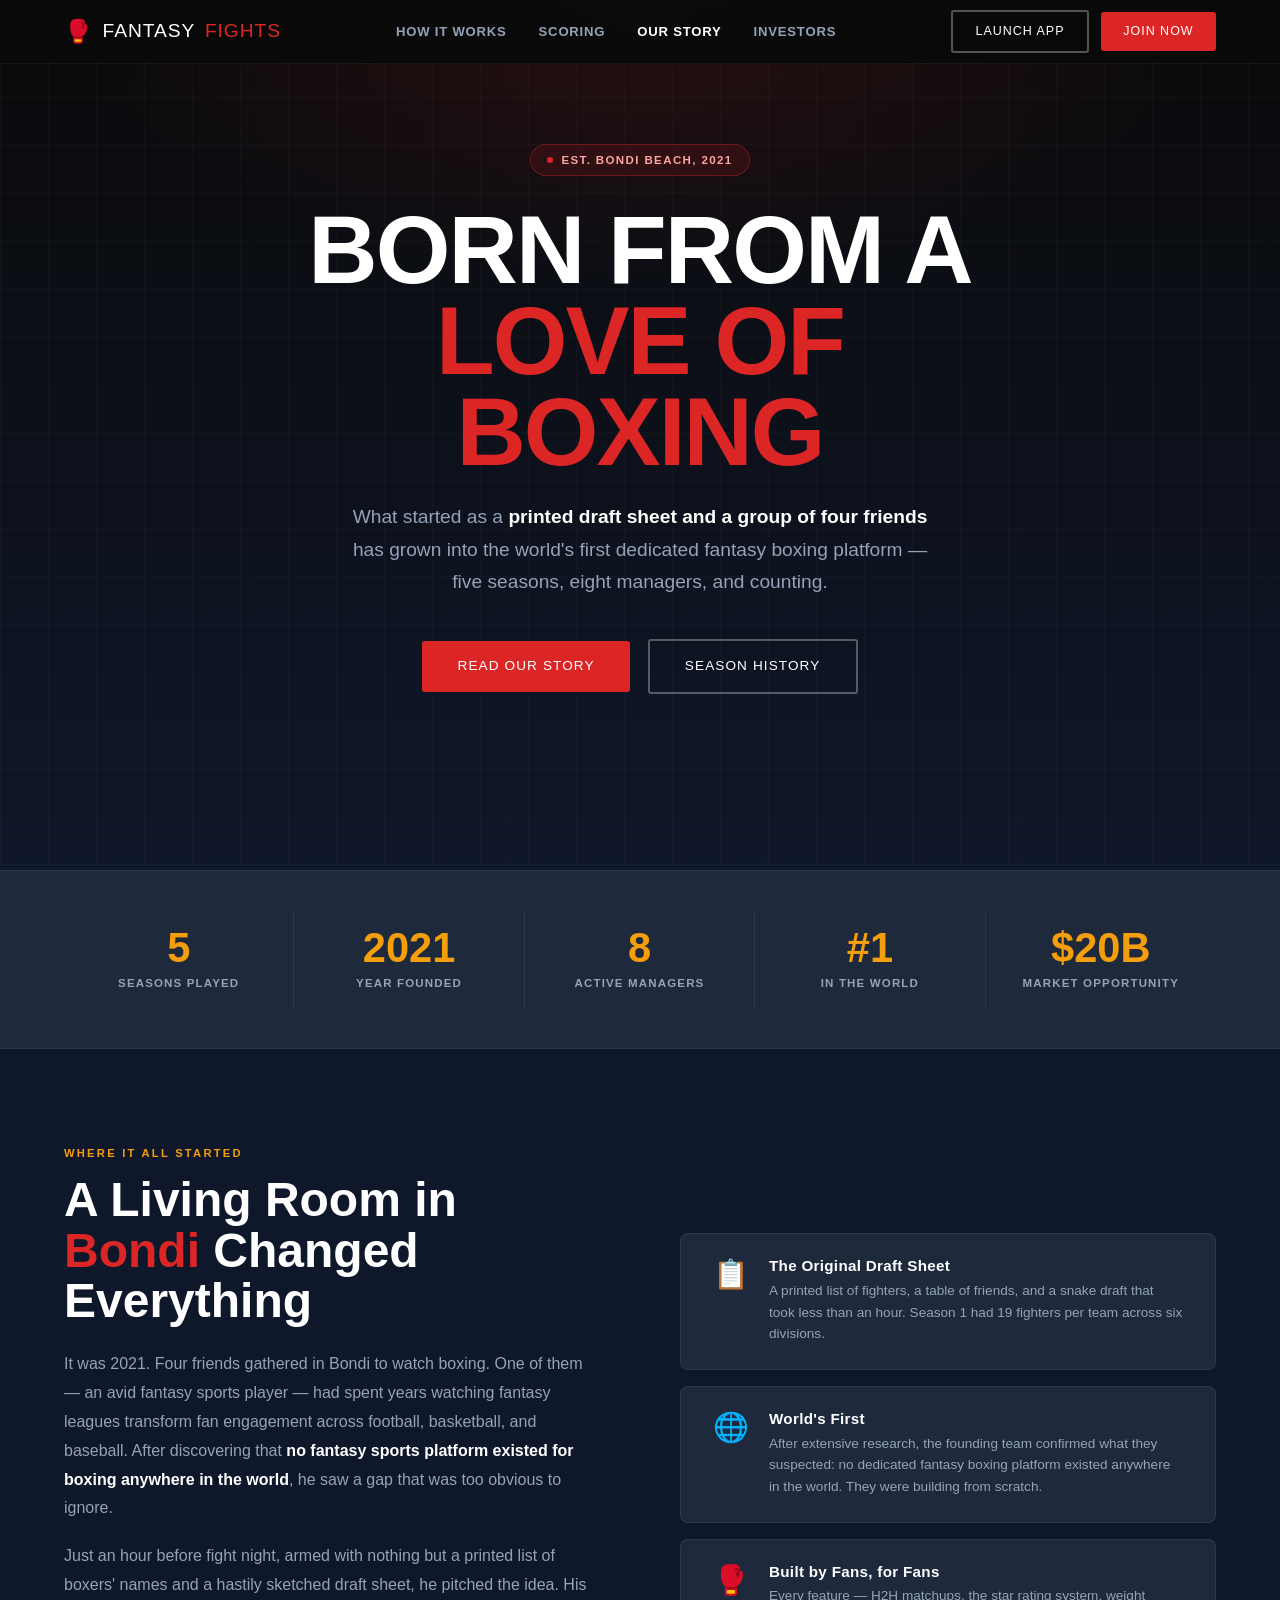
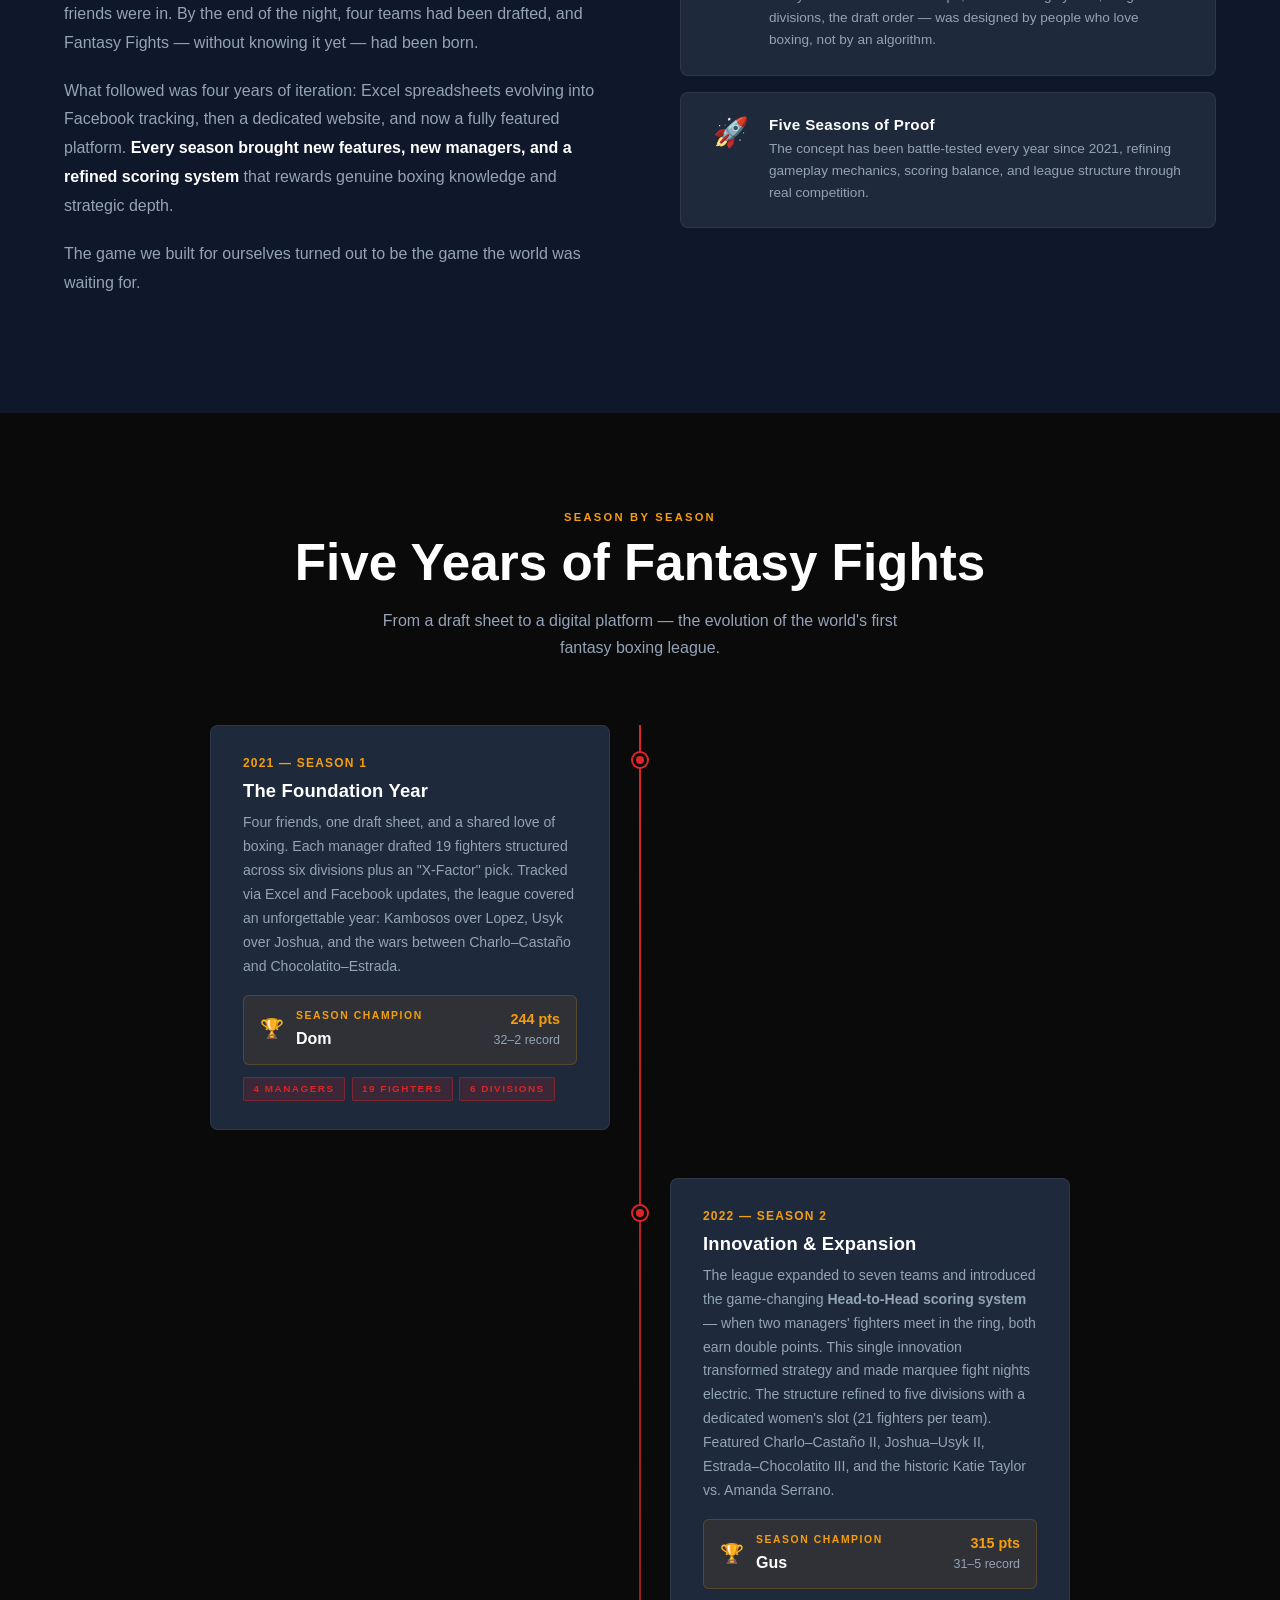
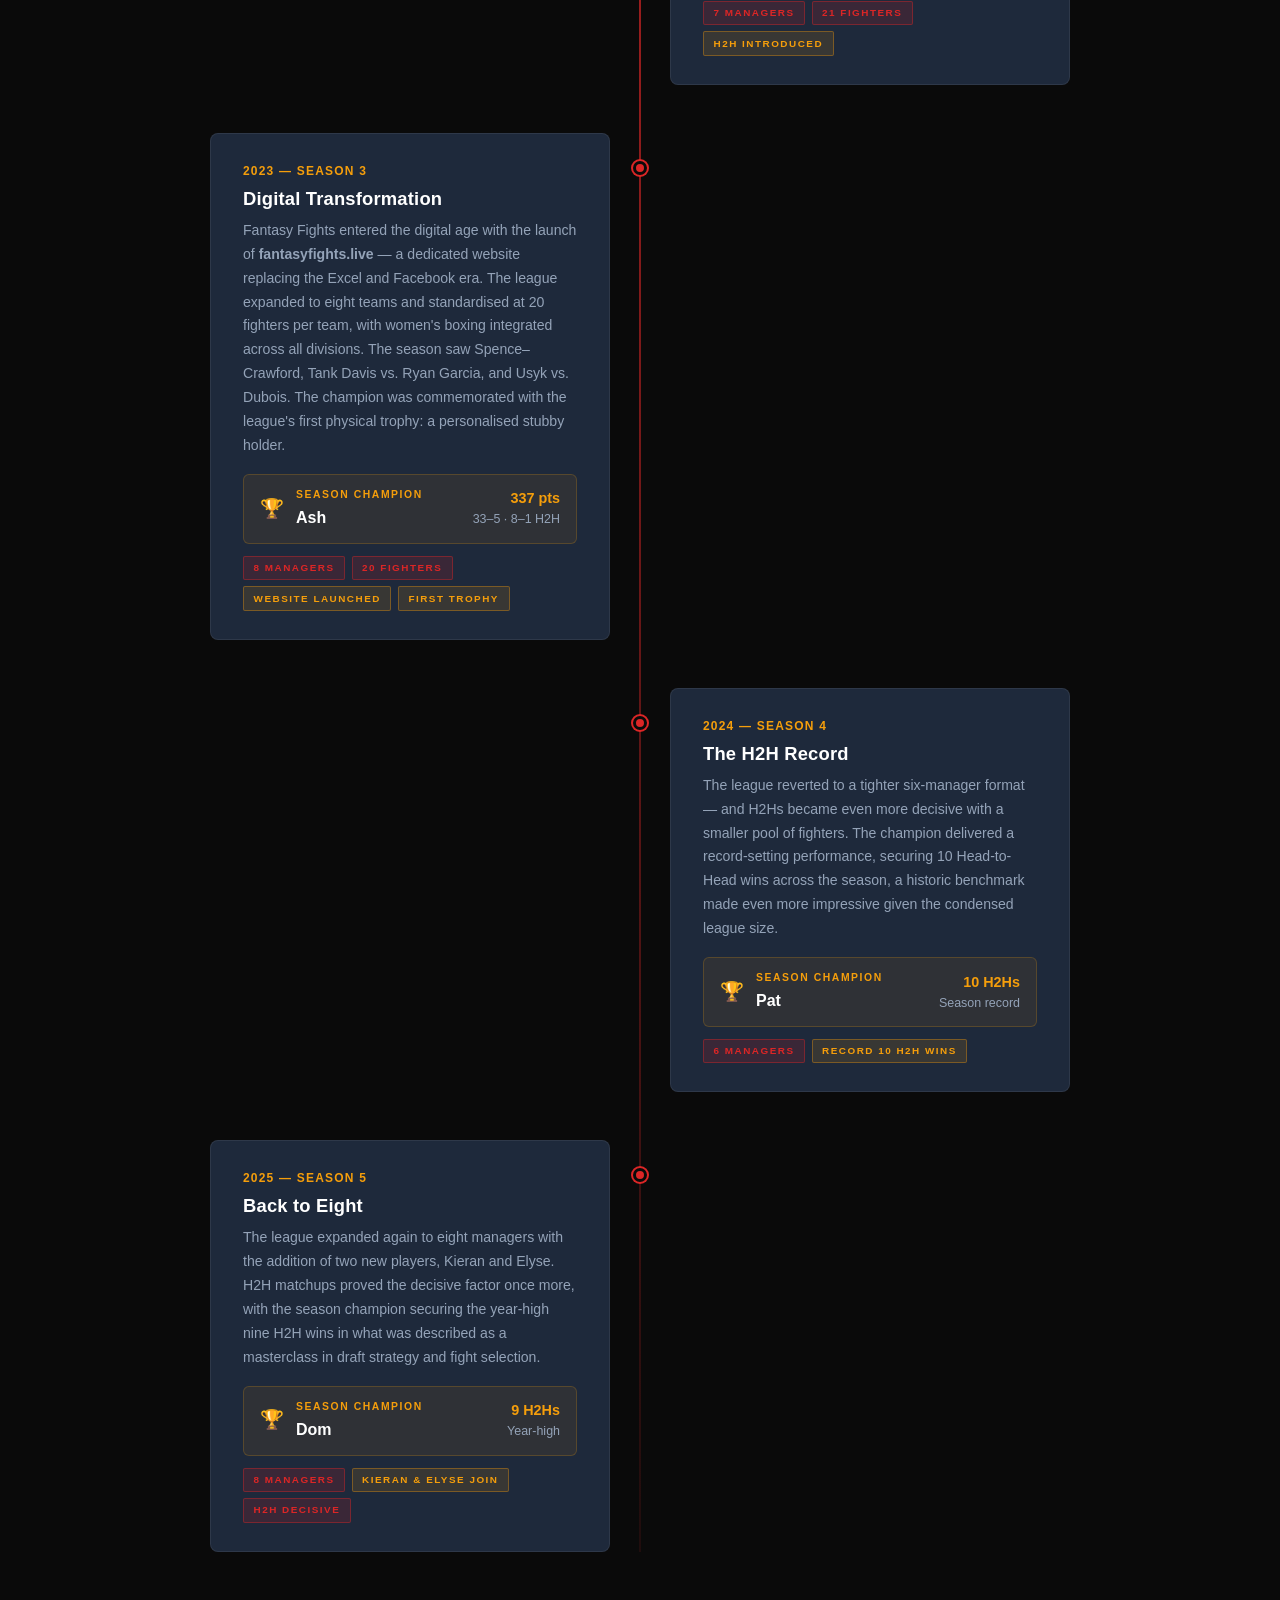
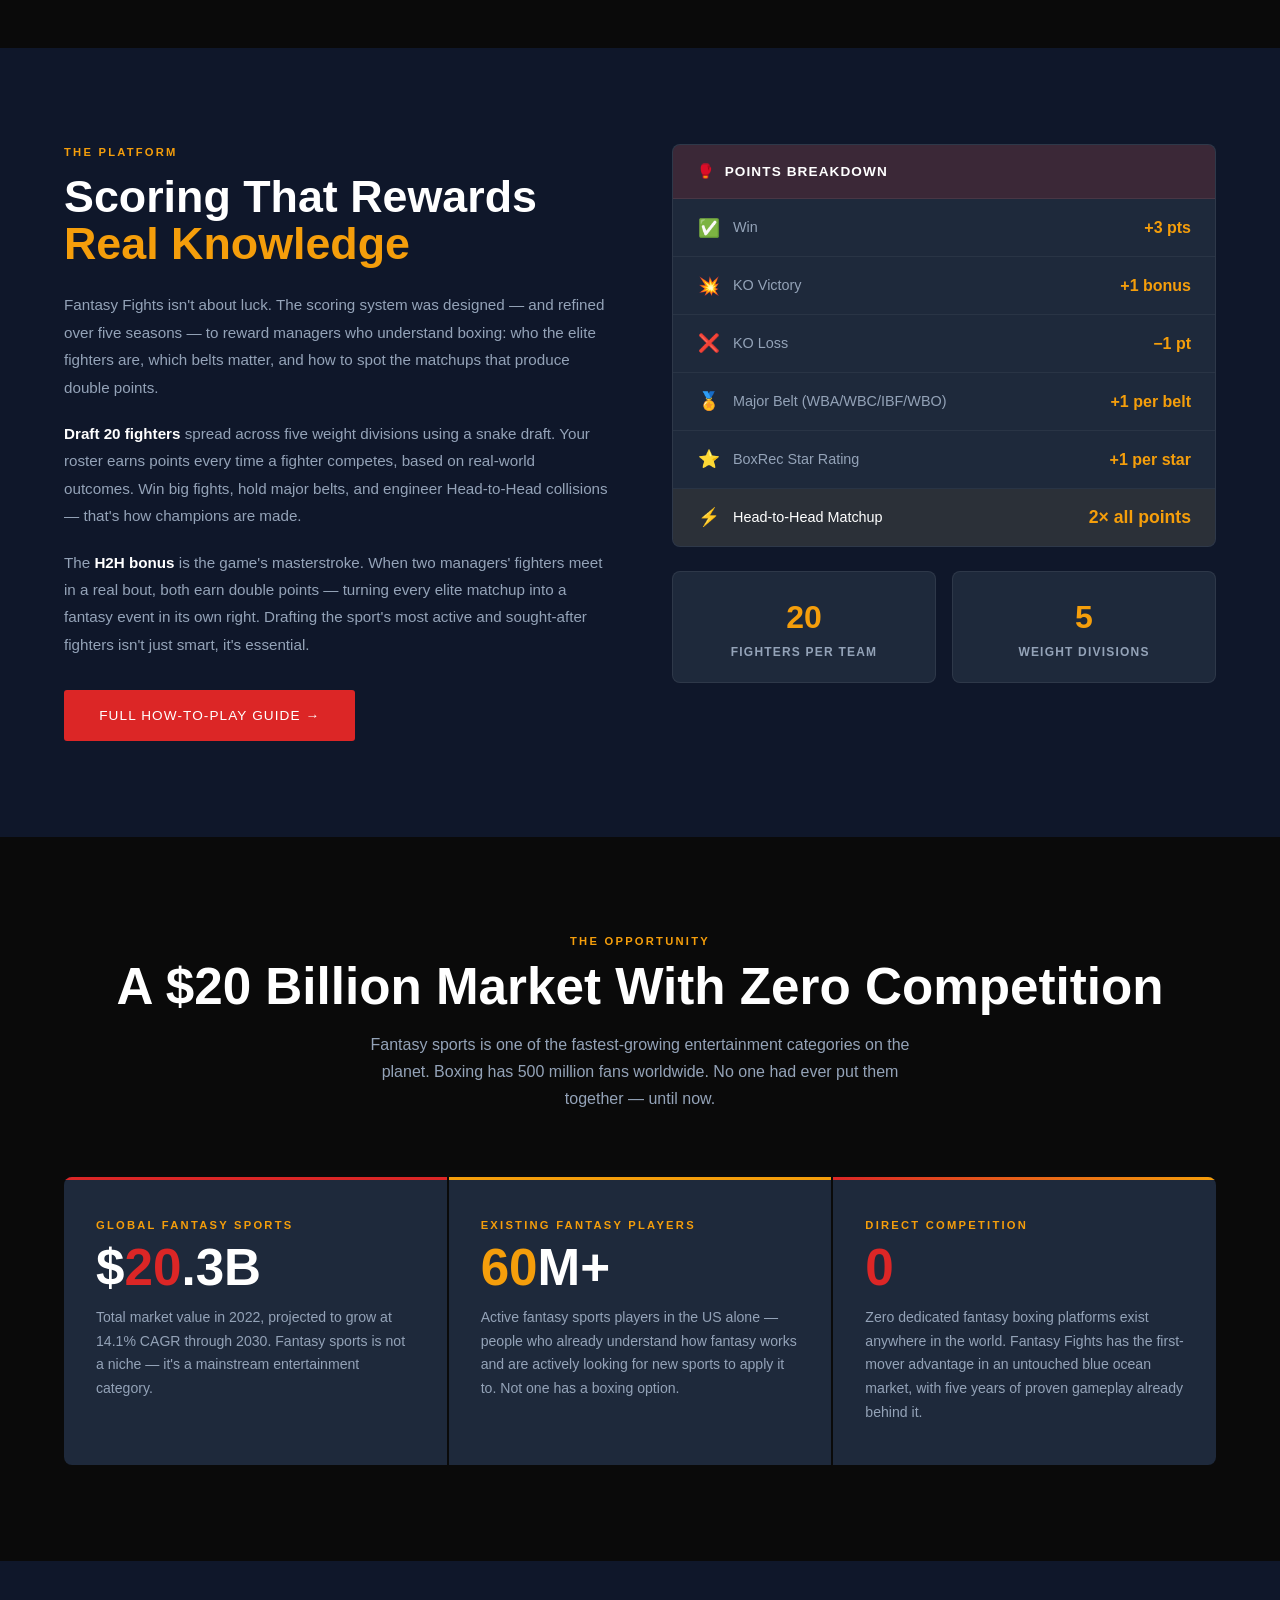
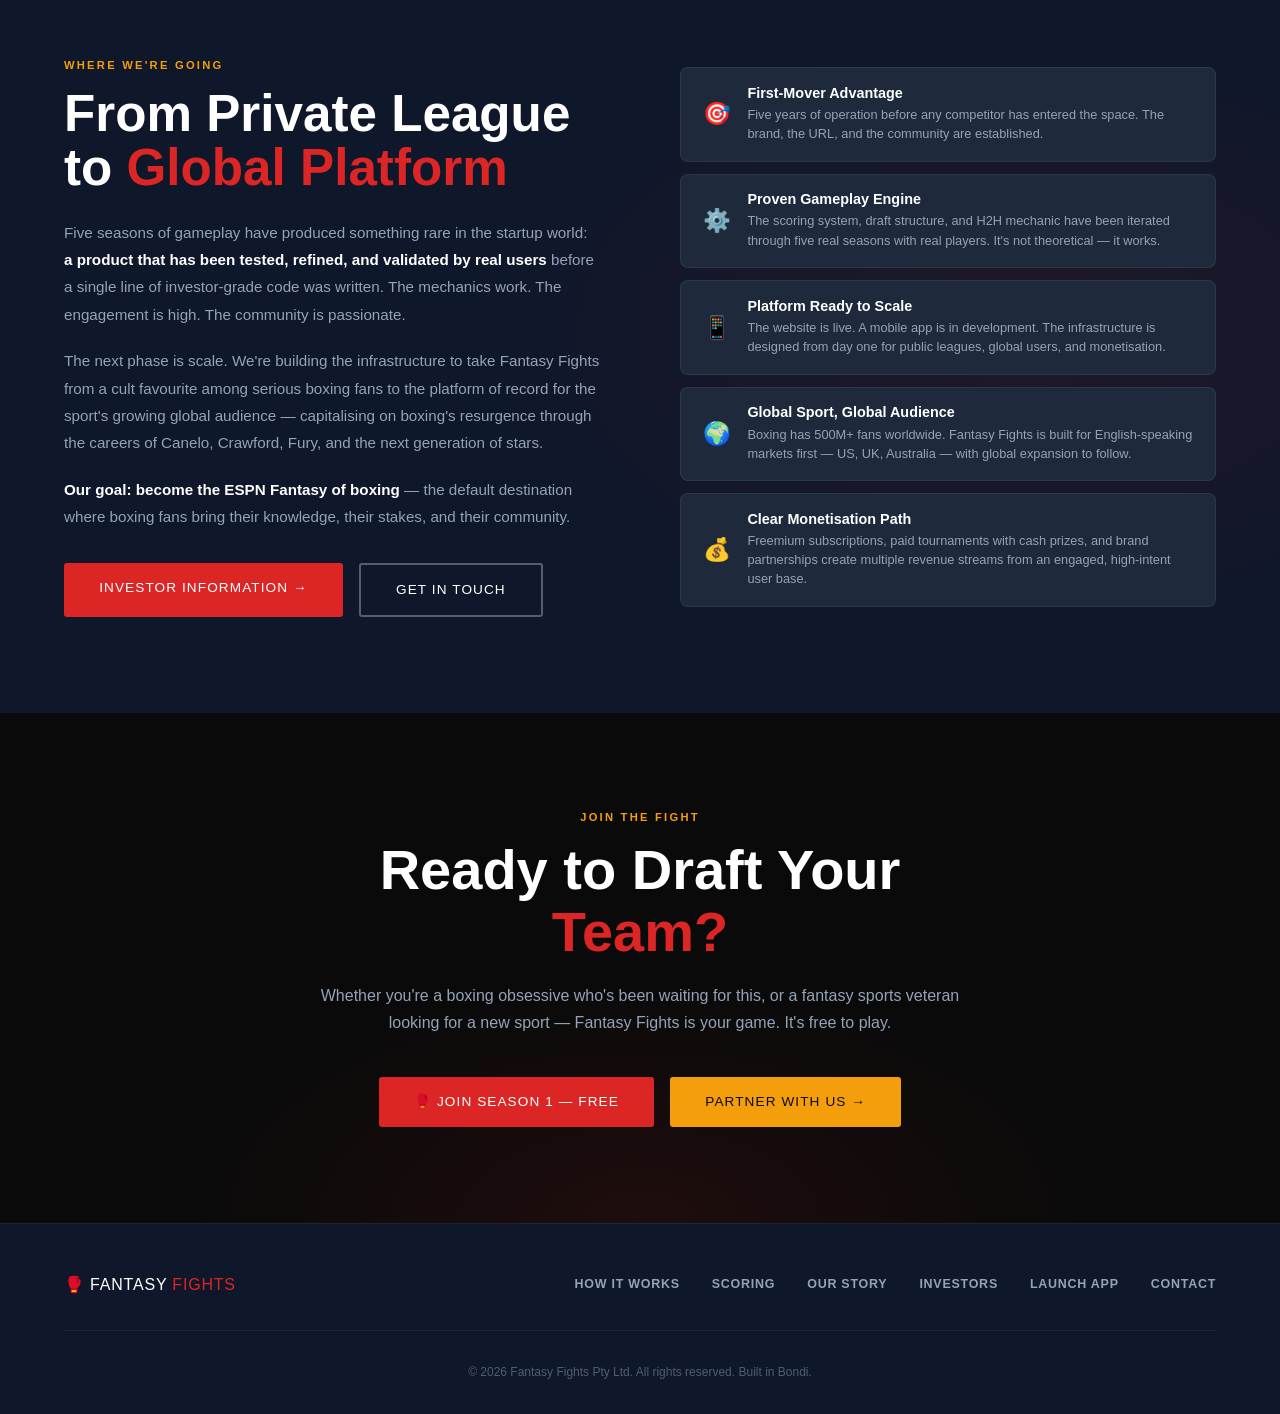
==== about.html @ 26dcdb55 "Add About/History/Pitch page and update nav with Our Story link" ====
<!DOCTYPE html>
<html lang="en">
<head>
  <meta charset="UTF-8" />
  <meta name="viewport" content="width=device-width, initial-scale=1.0" />
  <title>Our Story — Fantasy Fights</title>
  <meta name="description" content="From a Bondi living room in 2021 to the world's first fantasy boxing platform. The story of Fantasy Fights." />

  <style>
    /* ─── Reset & Base ─────────────────────────────────────────────── */
    *, *::before, *::after { box-sizing: border-box; margin: 0; padding: 0; }
    :root {
      --red:    #DC2626;
      --red-dk: #991B1B;
      --red-lt: #FEE2E2;
      --gold:   #F59E0B;
      --gold-dk:#B45309;
      --black:  #0A0A0A;
      --navy:   #0F172A;
      --slate:  #1E293B;
      --gray:   #94A3B8;
      --light:  #F8FAFC;
      --white:  #FFFFFF;
      --font-head: 'Arial Black', 'Arial', sans-serif;
      --font-body: 'Arial', 'Helvetica Neue', sans-serif;
      --max-w: 1200px;
    }
    html { scroll-behavior: smooth; }
    body {
      background: var(--black);
      color: var(--white);
      font-family: var(--font-body);
      line-height: 1.6;
      overflow-x: hidden;
    }
    a { color: inherit; text-decoration: none; }
    img { max-width: 100%; }

    /* ─── Typography ───────────────────────────────────────────────── */
    .overline {
      font-size: 0.7rem;
      font-weight: 700;
      letter-spacing: 0.2em;
      text-transform: uppercase;
      color: var(--gold);
    }
    h1, h2, h3, h4 { font-family: var(--font-head); line-height: 1.1; }

    /* ─── Utilities ────────────────────────────────────────────────── */
    .container { width: 100%; max-width: var(--max-w); margin: 0 auto; padding: 0 1.5rem; }
    .btn {
      display: inline-block;
      padding: 0.9rem 2.2rem;
      font-family: var(--font-head);
      font-size: 0.85rem;
      letter-spacing: 0.08em;
      text-transform: uppercase;
      border-radius: 3px;
      cursor: pointer;
      transition: transform 0.15s ease, box-shadow 0.15s ease, background 0.15s ease;
      border: none;
    }
    .btn:hover { transform: translateY(-2px); box-shadow: 0 8px 24px rgba(0,0,0,0.4); }
    .btn-primary { background: var(--red); color: var(--white); }
    .btn-primary:hover { background: #EF4444; }
    .btn-gold { background: var(--gold); color: var(--black); }
    .btn-gold:hover { background: #FBBF24; }
    .btn-outline { background: transparent; color: var(--white); border: 2px solid rgba(255,255,255,0.3); }
    .btn-outline:hover { background: rgba(255,255,255,0.08); border-color: var(--white); }
    .tag {
      display: inline-block;
      background: rgba(220,38,38,0.15);
      border: 1px solid rgba(220,38,38,0.4);
      color: var(--red);
      font-size: 0.68rem;
      font-weight: 700;
      letter-spacing: 0.15em;
      text-transform: uppercase;
      padding: 0.25rem 0.75rem;
      border-radius: 2px;
    }
    .tag-gold {
      background: rgba(245,158,11,0.12);
      border: 1px solid rgba(245,158,11,0.35);
      color: var(--gold);
    }

    /* ─── Animations ───────────────────────────────────────────────── */
    @keyframes fadeUp {
      from { opacity: 0; transform: translateY(30px); }
      to   { opacity: 1; transform: translateY(0); }
    }
    @keyframes pulse-ring {
      0%   { transform: scale(0.95); box-shadow: 0 0 0 0 rgba(220,38,38,0.4); }
      70%  { transform: scale(1);    box-shadow: 0 0 0 16px rgba(220,38,38,0); }
      100% { transform: scale(0.95); box-shadow: 0 0 0 0 rgba(220,38,38,0); }
    }
    .fade-up { animation: fadeUp 0.7s ease both; }
    .delay-1 { animation-delay: 0.1s; }
    .delay-2 { animation-delay: 0.25s; }
    .delay-3 { animation-delay: 0.4s; }
    .delay-4 { animation-delay: 0.55s; }

    /* ─── Nav ──────────────────────────────────────────────────────── */
    nav {
      position: fixed; top: 0; left: 0; right: 0; z-index: 100;
      background: rgba(10,10,10,0.92);
      backdrop-filter: blur(12px);
      border-bottom: 1px solid rgba(255,255,255,0.06);
      height: 64px;
      display: flex; align-items: center;
    }
    .nav-inner {
      display: flex; align-items: center; justify-content: space-between;
      width: 100%; max-width: var(--max-w); margin: 0 auto; padding: 0 1.5rem;
    }
    .nav-logo {
      display: flex; align-items: center; gap: 0.6rem;
      font-family: var(--font-head); font-size: 1.2rem; letter-spacing: 0.05em;
    }
    .nav-logo .glove { font-size: 1.4rem; }
    .nav-logo span { color: var(--red); }
    .nav-links { display: flex; align-items: center; gap: 2rem; }
    .nav-links a {
      font-size: 0.82rem; font-weight: 700; letter-spacing: 0.06em; text-transform: uppercase;
      color: var(--gray); transition: color 0.2s;
    }
    .nav-links a:hover, .nav-links a.active { color: var(--white); }
    .nav-cta { display: flex; gap: 0.75rem; align-items: center; }

    /* ─── Page Hero ────────────────────────────────────────────────── */
    .page-hero {
      padding-top: 64px;
      min-height: 60vh;
      background:
        radial-gradient(ellipse 70% 50% at 50% 0%, rgba(220,38,38,0.14) 0%, transparent 65%),
        linear-gradient(180deg, #0A0A0A 0%, #0F172A 100%);
      display: flex; align-items: center; justify-content: center;
      text-align: center;
      position: relative; overflow: hidden;
    }
    .page-hero::before {
      content: '';
      position: absolute; inset: 0;
      background-image:
        linear-gradient(rgba(255,255,255,0.02) 1px, transparent 1px),
        linear-gradient(90deg, rgba(255,255,255,0.02) 1px, transparent 1px);
      background-size: 48px 48px;
      pointer-events: none;
    }
    .page-hero-content { position: relative; z-index: 1; max-width: 800px; padding: 5rem 1.5rem; }
    .hero-badge {
      display: inline-flex; align-items: center; gap: 0.5rem;
      background: rgba(220,38,38,0.12); border: 1px solid rgba(220,38,38,0.35);
      border-radius: 100px; padding: 0.35rem 1rem;
      font-size: 0.72rem; font-weight: 700; letter-spacing: 0.12em; text-transform: uppercase;
      color: #FCA5A5; margin-bottom: 1.75rem;
    }
    .hero-badge .dot {
      width: 6px; height: 6px; border-radius: 50%; background: var(--red);
      animation: pulse-ring 2s ease infinite;
    }
    .page-hero h1 {
      font-size: clamp(2.8rem, 8vw, 6rem);
      font-weight: 900;
      letter-spacing: -0.02em;
      line-height: 0.95;
      margin-bottom: 1.5rem;
    }
    .page-hero h1 .line-1 { display: block; color: var(--white); }
    .page-hero h1 .line-2 { display: block; color: var(--red); }
    .page-hero-sub {
      font-size: clamp(1rem, 2.5vw, 1.2rem);
      color: var(--gray);
      max-width: 580px;
      margin: 0 auto 2.5rem;
      line-height: 1.7;
    }
    .page-hero-sub strong { color: var(--white); }

    /* ─── Stats Bar ────────────────────────────────────────────────── */
    .stats-bar {
      background: var(--slate);
      border-top: 1px solid rgba(255,255,255,0.06);
      border-bottom: 1px solid rgba(255,255,255,0.06);
      padding: 2.5rem 0;
    }
    .stats-grid {
      display: grid;
      grid-template-columns: repeat(5, 1fr);
      gap: 0;
    }
    .stat-item {
      text-align: center;
      padding: 1rem 1.5rem;
      border-right: 1px solid rgba(255,255,255,0.07);
    }
    .stat-item:last-child { border-right: none; }
    .stat-number {
      font-family: var(--font-head);
      font-size: clamp(1.8rem, 3.5vw, 2.6rem);
      font-weight: 900;
      color: var(--gold);
      line-height: 1;
      margin-bottom: 0.35rem;
    }
    .stat-label {
      font-size: 0.72rem;
      color: var(--gray);
      font-weight: 700;
      letter-spacing: 0.1em;
      text-transform: uppercase;
    }

    /* ─── Section Base ─────────────────────────────────────────────── */
    section { padding: 6rem 0; }
    .section-header { text-align: center; margin-bottom: 4rem; }
    .section-header h2 {
      font-size: clamp(2rem, 5vw, 3.2rem);
      font-weight: 900;
      margin: 0.5rem 0 1rem;
    }
    .section-header p { font-size: 1rem; color: var(--gray); max-width: 560px; margin: 0 auto; line-height: 1.7; }

    /* ─── Origin Story ─────────────────────────────────────────────── */
    .origin { background: var(--navy); }
    .origin-grid {
      display: grid;
      grid-template-columns: 1fr 1fr;
      gap: 5rem;
      align-items: center;
    }
    .origin-text h2 {
      font-size: clamp(2rem, 4vw, 3rem);
      font-weight: 900;
      margin: 0.75rem 0 1.5rem;
      line-height: 1.05;
    }
    .origin-text h2 em { color: var(--red); font-style: normal; }
    .origin-text p {
      font-size: 1rem;
      color: var(--gray);
      line-height: 1.8;
      margin-bottom: 1.2rem;
    }
    .origin-text p strong { color: var(--white); }
    .origin-visual {
      display: flex;
      flex-direction: column;
      gap: 1rem;
    }
    .origin-card {
      background: var(--slate);
      border: 1px solid rgba(255,255,255,0.07);
      border-radius: 8px;
      padding: 1.5rem 2rem;
      display: flex;
      align-items: flex-start;
      gap: 1.25rem;
    }
    .origin-card-icon {
      font-size: 1.8rem;
      flex-shrink: 0;
      line-height: 1;
      margin-top: 0.1rem;
    }
    .origin-card-text h4 {
      font-size: 0.95rem;
      font-weight: 900;
      color: var(--white);
      margin-bottom: 0.3rem;
      letter-spacing: 0.02em;
    }
    .origin-card-text p {
      font-size: 0.85rem;
      color: var(--gray);
      line-height: 1.6;
      margin: 0;
    }

    /* ─── Timeline ─────────────────────────────────────────────────── */
    .timeline-section { background: var(--black); }
    .timeline {
      position: relative;
      max-width: 860px;
      margin: 0 auto;
    }
    .timeline::before {
      content: '';
      position: absolute;
      left: 50%;
      top: 0; bottom: 0;
      width: 2px;
      background: linear-gradient(to bottom, var(--red), rgba(220,38,38,0.1));
      transform: translateX(-50%);
    }
    .timeline-item {
      display: grid;
      grid-template-columns: 1fr 60px 1fr;
      gap: 0;
      margin-bottom: 3rem;
      position: relative;
    }
    .timeline-item:last-child { margin-bottom: 0; }
    .timeline-content {
      background: var(--slate);
      border: 1px solid rgba(255,255,255,0.07);
      border-radius: 8px;
      padding: 1.75rem 2rem;
      transition: border-color 0.2s, transform 0.2s;
    }
    .timeline-content:hover {
      border-color: rgba(220,38,38,0.3);
      transform: translateY(-2px);
    }
    .timeline-item.left .timeline-content { grid-column: 1; }
    .timeline-item.right .timeline-content { grid-column: 3; }
    .timeline-item.left .timeline-spacer { grid-column: 2; }
    .timeline-item.right .timeline-spacer { grid-column: 2; }
    .timeline-spacer {
      display: flex;
      align-items: flex-start;
      justify-content: center;
      padding-top: 1.75rem;
      position: relative;
    }
    .timeline-dot {
      width: 14px; height: 14px;
      background: var(--red);
      border-radius: 50%;
      border: 3px solid var(--black);
      box-shadow: 0 0 0 2px var(--red);
      position: relative;
      z-index: 1;
      flex-shrink: 0;
    }
    .timeline-year {
      font-family: var(--font-head);
      font-size: 0.75rem;
      font-weight: 900;
      color: var(--gold);
      letter-spacing: 0.1em;
      text-transform: uppercase;
      margin-bottom: 0.5rem;
    }
    .timeline-content h3 {
      font-size: 1.15rem;
      font-weight: 900;
      color: var(--white);
      margin-bottom: 0.6rem;
      letter-spacing: 0.01em;
    }
    .timeline-content p {
      font-size: 0.88rem;
      color: var(--gray);
      line-height: 1.7;
      margin-bottom: 1rem;
    }
    .timeline-content p:last-child { margin-bottom: 0; }
    .timeline-champion {
      display: flex;
      align-items: center;
      gap: 0.75rem;
      padding: 0.75rem 1rem;
      background: rgba(245,158,11,0.08);
      border: 1px solid rgba(245,158,11,0.2);
      border-radius: 6px;
      margin-top: 1rem;
    }
    .champion-trophy { font-size: 1.2rem; }
    .champion-info { flex: 1; }
    .champion-label {
      font-size: 0.65rem;
      font-weight: 700;
      letter-spacing: 0.15em;
      text-transform: uppercase;
      color: var(--gold);
      margin-bottom: 0.1rem;
    }
    .champion-name {
      font-family: var(--font-head);
      font-size: 1rem;
      font-weight: 900;
      color: var(--white);
    }
    .champion-record {
      font-size: 0.78rem;
      color: var(--gray);
      text-align: right;
    }
    .champion-record strong { display: block; color: var(--gold); font-size: 0.9rem; }
    .timeline-tags {
      display: flex;
      flex-wrap: wrap;
      gap: 0.4rem;
      margin-top: 0.75rem;
    }
    .timeline-tags .tag { font-size: 0.62rem; padding: 0.2rem 0.6rem; }

    /* ─── Platform / How It Works ──────────────────────────────────── */
    .platform { background: var(--navy); }
    .platform-grid {
      display: grid;
      grid-template-columns: 1fr 1fr;
      gap: 4rem;
      align-items: start;
    }
    .platform-text h2 {
      font-size: clamp(1.8rem, 4vw, 2.8rem);
      font-weight: 900;
      margin: 0.75rem 0 1.5rem;
      line-height: 1.05;
    }
    .platform-text h2 em { color: var(--gold); font-style: normal; }
    .platform-text p {
      font-size: 0.95rem;
      color: var(--gray);
      line-height: 1.8;
      margin-bottom: 1.2rem;
    }
    .platform-text p strong { color: var(--white); }
    .scoring-table {
      background: var(--slate);
      border: 1px solid rgba(255,255,255,0.07);
      border-radius: 8px;
      overflow: hidden;
    }
    .scoring-table-header {
      background: rgba(220,38,38,0.15);
      padding: 1rem 1.5rem;
      display: flex;
      align-items: center;
      gap: 0.6rem;
      border-bottom: 1px solid rgba(255,255,255,0.07);
    }
    .scoring-table-header span {
      font-family: var(--font-head);
      font-size: 0.85rem;
      font-weight: 900;
      letter-spacing: 0.08em;
      text-transform: uppercase;
    }
    .scoring-row {
      display: flex;
      align-items: center;
      justify-content: space-between;
      padding: 0.9rem 1.5rem;
      border-bottom: 1px solid rgba(255,255,255,0.05);
      transition: background 0.15s;
    }
    .scoring-row:last-child { border-bottom: none; }
    .scoring-row:hover { background: rgba(255,255,255,0.03); }
    .scoring-row-label {
      display: flex;
      align-items: center;
      gap: 0.75rem;
      font-size: 0.9rem;
      color: var(--gray);
    }
    .scoring-row-icon { font-size: 1.1rem; width: 24px; text-align: center; }
    .scoring-row-pts {
      font-family: var(--font-head);
      font-size: 1rem;
      font-weight: 900;
      color: var(--gold);
    }
    .scoring-row.featured {
      background: rgba(245,158,11,0.06);
      border-color: rgba(245,158,11,0.15);
    }
    .scoring-row.featured .scoring-row-label { color: var(--white); }
    .scoring-row.featured .scoring-row-pts { color: var(--gold); font-size: 1.1rem; }

    /* ─── Market Opportunity ───────────────────────────────────────── */
    .market { background: var(--black); }
    .market-grid {
      display: grid;
      grid-template-columns: 1fr 1fr 1fr;
      gap: 2px;
      margin-top: 3rem;
    }
    .market-card {
      background: var(--slate);
      padding: 2.5rem 2rem;
      position: relative;
      overflow: hidden;
    }
    .market-card:first-child { border-radius: 8px 0 0 8px; }
    .market-card:last-child  { border-radius: 0 8px 8px 0; }
    .market-card::before {
      content: '';
      position: absolute;
      top: 0; left: 0; right: 0;
      height: 3px;
      background: var(--red);
    }
    .market-card:nth-child(2)::before { background: var(--gold); }
    .market-card:nth-child(3)::before { background: linear-gradient(90deg, var(--red), var(--gold)); }
    .market-number {
      font-family: var(--font-head);
      font-size: clamp(2.2rem, 4vw, 3.5rem);
      font-weight: 900;
      color: var(--white);
      line-height: 1;
      margin: 0.5rem 0 0.75rem;
    }
    .market-number span { color: var(--red); }
    .market-card:nth-child(2) .market-number span { color: var(--gold); }
    .market-desc {
      font-size: 0.88rem;
      color: var(--gray);
      line-height: 1.7;
    }

    /* ─── Vision Section ───────────────────────────────────────────── */
    .vision {
      background: var(--navy);
      position: relative;
      overflow: hidden;
    }
    .vision::before {
      content: '';
      position: absolute; inset: 0;
      background: radial-gradient(ellipse 60% 60% at 80% 50%, rgba(220,38,38,0.08) 0%, transparent 70%);
      pointer-events: none;
    }
    .vision-inner {
      position: relative; z-index: 1;
      display: grid;
      grid-template-columns: 1fr 1fr;
      gap: 5rem;
      align-items: center;
    }
    .vision-text h2 {
      font-size: clamp(2rem, 4.5vw, 3.2rem);
      font-weight: 900;
      margin: 0.75rem 0 1.5rem;
      line-height: 1.05;
    }
    .vision-text h2 em { color: var(--red); font-style: normal; }
    .vision-text p {
      font-size: 0.95rem;
      color: var(--gray);
      line-height: 1.8;
      margin-bottom: 1.2rem;
    }
    .vision-text p strong { color: var(--white); }
    .vision-pills {
      display: flex;
      flex-direction: column;
      gap: 0.75rem;
    }
    .vision-pill {
      display: flex;
      align-items: center;
      gap: 1rem;
      background: var(--slate);
      border: 1px solid rgba(255,255,255,0.07);
      border-radius: 8px;
      padding: 1.1rem 1.4rem;
      transition: border-color 0.2s;
    }
    .vision-pill:hover { border-color: rgba(220,38,38,0.3); }
    .vision-pill-icon { font-size: 1.4rem; flex-shrink: 0; }
    .vision-pill-text h4 {
      font-size: 0.9rem;
      font-weight: 900;
      color: var(--white);
      margin-bottom: 0.2rem;
    }
    .vision-pill-text p {
      font-size: 0.8rem;
      color: var(--gray);
      margin: 0;
      line-height: 1.5;
    }

    /* ─── CTA Section ──────────────────────────────────────────────── */
    .cta-section {
      background: var(--black);
      text-align: center;
      padding: 6rem 0;
      position: relative;
      overflow: hidden;
    }
    .cta-section::before {
      content: '';
      position: absolute; inset: 0;
      background: radial-gradient(ellipse 60% 80% at 50% 100%, rgba(220,38,38,0.1) 0%, transparent 60%);
      pointer-events: none;
    }
    .cta-inner { position: relative; z-index: 1; max-width: 640px; margin: 0 auto; }
    .cta-inner h2 {
      font-size: clamp(2rem, 5vw, 3.5rem);
      font-weight: 900;
      margin: 0.75rem 0 1.25rem;
    }
    .cta-inner h2 em { color: var(--red); font-style: normal; }
    .cta-inner p {
      color: var(--gray);
      font-size: 1rem;
      margin-bottom: 2.5rem;
      line-height: 1.7;
    }
    .cta-actions { display: flex; gap: 1rem; justify-content: center; flex-wrap: wrap; }

    /* ─── Footer ───────────────────────────────────────────────────── */
    footer {
      background: var(--navy);
      border-top: 1px solid rgba(255,255,255,0.06);
      padding: 3rem 0 2rem;
    }
    .footer-inner {
      display: flex;
      align-items: center;
      justify-content: space-between;
      gap: 2rem;
      flex-wrap: wrap;
    }
    .footer-logo {
      font-family: var(--font-head);
      font-size: 1rem;
      letter-spacing: 0.05em;
    }
    .footer-logo span { color: var(--red); }
    .footer-links {
      display: flex;
      gap: 2rem;
      flex-wrap: wrap;
    }
    .footer-links a {
      font-size: 0.78rem;
      font-weight: 700;
      letter-spacing: 0.06em;
      text-transform: uppercase;
      color: var(--gray);
      transition: color 0.2s;
    }
    .footer-links a:hover { color: var(--white); }
    .footer-copy {
      font-size: 0.75rem;
      color: rgba(148,163,184,0.5);
      text-align: center;
      margin-top: 2rem;
      padding-top: 2rem;
      border-top: 1px solid rgba(255,255,255,0.05);
    }

    /* ─── Responsive ───────────────────────────────────────────────── */
    @media (max-width: 900px) {
      .origin-grid,
      .platform-grid,
      .vision-inner { grid-template-columns: 1fr; gap: 2.5rem; }
      .stats-grid { grid-template-columns: repeat(3, 1fr); }
      .stats-grid .stat-item:nth-child(4),
      .stats-grid .stat-item:nth-child(5) { border-right: none; }
      .market-grid { grid-template-columns: 1fr; gap: 1rem; }
      .market-card:first-child { border-radius: 8px 8px 0 0; }
      .market-card:last-child  { border-radius: 0 0 8px 8px; }
    }
    @media (max-width: 700px) {
      .timeline::before { left: 24px; }
      .timeline-item { grid-template-columns: 48px 1fr; }
      .timeline-item.left .timeline-content,
      .timeline-item.right .timeline-content { grid-column: 2; }
      .timeline-item.left .timeline-spacer,
      .timeline-item.right .timeline-spacer { grid-column: 1; justify-content: flex-start; padding-left: 17px; }
      .nav-links { display: none; }
      .stats-grid { grid-template-columns: repeat(2, 1fr); }
    }
  </style>
</head>
<body>

  <!-- ─── Nav ─────────────────────────────────────────────────────── -->
  <nav>
    <div class="nav-inner">
      <a href="landing-page.html" class="nav-logo">
        <span class="glove">🥊</span>
        FANTASY <span>FIGHTS</span>
      </a>
      <div class="nav-links">
        <a href="landing-page.html#how-it-works">How It Works</a>
        <a href="landing-page.html#scoring">Scoring</a>
        <a href="about.html" class="active">Our Story</a>
        <a href="landing-page.html#investors">Investors</a>
      </div>
      <div class="nav-cta">
        <a href="https://fantasyfights.live" class="btn btn-outline" style="padding:0.6rem 1.4rem;font-size:0.78rem;">Launch App</a>
        <a href="landing-page.html#signup" class="btn btn-primary" style="padding:0.6rem 1.4rem;font-size:0.78rem;">Join Now</a>
      </div>
    </div>
  </nav>

  <!-- ─── Page Hero ────────────────────────────────────────────────── -->
  <section class="page-hero">
    <div class="page-hero-content">
      <div class="hero-badge fade-up">
        <div class="dot"></div>
        Est. Bondi Beach, 2021
      </div>
      <h1 class="fade-up delay-1">
        <span class="line-1">BORN FROM A</span>
        <span class="line-2">LOVE OF BOXING</span>
      </h1>
      <p class="page-hero-sub fade-up delay-2">
        What started as a <strong>printed draft sheet and a group of four friends</strong> has grown into the world's first dedicated fantasy boxing platform — five seasons, eight managers, and counting.
      </p>
      <div class="fade-up delay-3">
        <a href="#origin" class="btn btn-primary">Read Our Story</a>
        &nbsp;&nbsp;
        <a href="#timeline" class="btn btn-outline">Season History</a>
      </div>
    </div>
  </section>

  <!-- ─── Stats Bar ─────────────────────────────────────────────────── -->
  <div class="stats-bar">
    <div class="container">
      <div class="stats-grid">
        <div class="stat-item">
          <div class="stat-number">5</div>
          <div class="stat-label">Seasons Played</div>
        </div>
        <div class="stat-item">
          <div class="stat-number">2021</div>
          <div class="stat-label">Year Founded</div>
        </div>
        <div class="stat-item">
          <div class="stat-number">8</div>
          <div class="stat-label">Active Managers</div>
        </div>
        <div class="stat-item">
          <div class="stat-number">#1</div>
          <div class="stat-label">In The World</div>
        </div>
        <div class="stat-item">
          <div class="stat-number">$20B</div>
          <div class="stat-label">Market Opportunity</div>
        </div>
      </div>
    </div>
  </div>

  <!-- ─── Origin Story ──────────────────────────────────────────────── -->
  <section id="origin" class="origin">
    <div class="container">
      <div class="origin-grid">
        <div class="origin-text">
          <div class="overline">Where It All Started</div>
          <h2>A Living Room in <em>Bondi</em> Changed Everything</h2>
          <p>
            It was 2021. Four friends gathered in Bondi to watch boxing. One of them — an avid fantasy sports player — had spent years watching fantasy leagues transform fan engagement across football, basketball, and baseball. After discovering that <strong>no fantasy sports platform existed for boxing anywhere in the world</strong>, he saw a gap that was too obvious to ignore.
          </p>
          <p>
            Just an hour before fight night, armed with nothing but a printed list of boxers' names and a hastily sketched draft sheet, he pitched the idea. His friends were in. By the end of the night, four teams had been drafted, and Fantasy Fights — without knowing it yet — had been born.
          </p>
          <p>
            What followed was four years of iteration: Excel spreadsheets evolving into Facebook tracking, then a dedicated website, and now a fully featured platform. <strong>Every season brought new features, new managers, and a refined scoring system</strong> that rewards genuine boxing knowledge and strategic depth.
          </p>
          <p>
            The game we built for ourselves turned out to be the game the world was waiting for.
          </p>
        </div>
        <div class="origin-visual">
          <div class="origin-card">
            <div class="origin-card-icon">📋</div>
            <div class="origin-card-text">
              <h4>The Original Draft Sheet</h4>
              <p>A printed list of fighters, a table of friends, and a snake draft that took less than an hour. Season 1 had 19 fighters per team across six divisions.</p>
            </div>
          </div>
          <div class="origin-card">
            <div class="origin-card-icon">🌐</div>
            <div class="origin-card-text">
              <h4>World's First</h4>
              <p>After extensive research, the founding team confirmed what they suspected: no dedicated fantasy boxing platform existed anywhere in the world. They were building from scratch.</p>
            </div>
          </div>
          <div class="origin-card">
            <div class="origin-card-icon">🥊</div>
            <div class="origin-card-text">
              <h4>Built by Fans, for Fans</h4>
              <p>Every feature — H2H matchups, the star rating system, weight divisions, the draft order — was designed by people who love boxing, not by an algorithm.</p>
            </div>
          </div>
          <div class="origin-card">
            <div class="origin-card-icon">🚀</div>
            <div class="origin-card-text">
              <h4>Five Seasons of Proof</h4>
              <p>The concept has been battle-tested every year since 2021, refining gameplay mechanics, scoring balance, and league structure through real competition.</p>
            </div>
          </div>
        </div>
      </div>
    </div>
  </section>

  <!-- ─── Timeline ──────────────────────────────────────────────────── -->
  <section id="timeline" class="timeline-section">
    <div class="container">
      <div class="section-header">
        <div class="overline">Season by Season</div>
        <h2>Five Years of Fantasy Fights</h2>
        <p>From a draft sheet to a digital platform — the evolution of the world's first fantasy boxing league.</p>
      </div>

      <div class="timeline">

        <!-- 2021 -->
        <div class="timeline-item left">
          <div class="timeline-content">
            <div class="timeline-year">2021 — Season 1</div>
            <h3>The Foundation Year</h3>
            <p>Four friends, one draft sheet, and a shared love of boxing. Each manager drafted 19 fighters structured across six divisions plus an "X-Factor" pick. Tracked via Excel and Facebook updates, the league covered an unforgettable year: Kambosos over Lopez, Usyk over Joshua, and the wars between Charlo–Castaño and Chocolatito–Estrada.</p>
            <div class="timeline-champion">
              <div class="champion-trophy">🏆</div>
              <div class="champion-info">
                <div class="champion-label">Season Champion</div>
                <div class="champion-name">Dom</div>
              </div>
              <div class="champion-record">
                <strong>244 pts</strong>
                32–2 record
              </div>
            </div>
            <div class="timeline-tags">
              <span class="tag">4 Managers</span>
              <span class="tag">19 Fighters</span>
              <span class="tag">6 Divisions</span>
            </div>
          </div>
          <div class="timeline-spacer"><div class="timeline-dot"></div></div>
          <div></div>
        </div>

        <!-- 2022 -->
        <div class="timeline-item right">
          <div></div>
          <div class="timeline-spacer"><div class="timeline-dot"></div></div>
          <div class="timeline-content">
            <div class="timeline-year">2022 — Season 2</div>
            <h3>Innovation & Expansion</h3>
            <p>The league expanded to seven teams and introduced the game-changing <strong>Head-to-Head scoring system</strong> — when two managers' fighters meet in the ring, both earn double points. This single innovation transformed strategy and made marquee fight nights electric. The structure refined to five divisions with a dedicated women's slot (21 fighters per team). Featured Charlo–Castaño II, Joshua–Usyk II, Estrada–Chocolatito III, and the historic Katie Taylor vs. Amanda Serrano.</p>
            <div class="timeline-champion">
              <div class="champion-trophy">🏆</div>
              <div class="champion-info">
                <div class="champion-label">Season Champion</div>
                <div class="champion-name">Gus</div>
              </div>
              <div class="champion-record">
                <strong>315 pts</strong>
                31–5 record
              </div>
            </div>
            <div class="timeline-tags">
              <span class="tag">7 Managers</span>
              <span class="tag">21 Fighters</span>
              <span class="tag tag-gold">H2H Introduced</span>
            </div>
          </div>
        </div>

        <!-- 2023 -->
        <div class="timeline-item left">
          <div class="timeline-content">
            <div class="timeline-year">2023 — Season 3</div>
            <h3>Digital Transformation</h3>
            <p>Fantasy Fights entered the digital age with the launch of <strong>fantasyfights.live</strong> — a dedicated website replacing the Excel and Facebook era. The league expanded to eight teams and standardised at 20 fighters per team, with women's boxing integrated across all divisions. The season saw Spence–Crawford, Tank Davis vs. Ryan Garcia, and Usyk vs. Dubois. The champion was commemorated with the league's first physical trophy: a personalised stubby holder.</p>
            <div class="timeline-champion">
              <div class="champion-trophy">🏆</div>
              <div class="champion-info">
                <div class="champion-label">Season Champion</div>
                <div class="champion-name">Ash</div>
              </div>
              <div class="champion-record">
                <strong>337 pts</strong>
                33–5 · 8–1 H2H
              </div>
            </div>
            <div class="timeline-tags">
              <span class="tag">8 Managers</span>
              <span class="tag">20 Fighters</span>
              <span class="tag tag-gold">Website Launched</span>
              <span class="tag tag-gold">First Trophy</span>
            </div>
          </div>
          <div class="timeline-spacer"><div class="timeline-dot"></div></div>
          <div></div>
        </div>

        <!-- 2024 -->
        <div class="timeline-item right">
          <div></div>
          <div class="timeline-spacer"><div class="timeline-dot"></div></div>
          <div class="timeline-content">
            <div class="timeline-year">2024 — Season 4</div>
            <h3>The H2H Record</h3>
            <p>The league reverted to a tighter six-manager format — and H2Hs became even more decisive with a smaller pool of fighters. The champion delivered a record-setting performance, securing 10 Head-to-Head wins across the season, a historic benchmark made even more impressive given the condensed league size.</p>
            <div class="timeline-champion">
              <div class="champion-trophy">🏆</div>
              <div class="champion-info">
                <div class="champion-label">Season Champion</div>
                <div class="champion-name">Pat</div>
              </div>
              <div class="champion-record">
                <strong>10 H2Hs</strong>
                Season record
              </div>
            </div>
            <div class="timeline-tags">
              <span class="tag">6 Managers</span>
              <span class="tag tag-gold">Record 10 H2H Wins</span>
            </div>
          </div>
        </div>

        <!-- 2025 -->
        <div class="timeline-item left">
          <div class="timeline-content">
            <div class="timeline-year">2025 — Season 5</div>
            <h3>Back to Eight</h3>
            <p>The league expanded again to eight managers with the addition of two new players, Kieran and Elyse. H2H matchups proved the decisive factor once more, with the season champion securing the year-high nine H2H wins in what was described as a masterclass in draft strategy and fight selection.</p>
            <div class="timeline-champion">
              <div class="champion-trophy">🏆</div>
              <div class="champion-info">
                <div class="champion-label">Season Champion</div>
                <div class="champion-name">Dom</div>
              </div>
              <div class="champion-record">
                <strong>9 H2Hs</strong>
                Year-high
              </div>
            </div>
            <div class="timeline-tags">
              <span class="tag">8 Managers</span>
              <span class="tag tag-gold">Kieran &amp; Elyse Join</span>
              <span class="tag">H2H Decisive</span>
            </div>
          </div>
          <div class="timeline-spacer"><div class="timeline-dot"></div></div>
          <div></div>
        </div>

      </div>
    </div>
  </section>

  <!-- ─── Platform ──────────────────────────────────────────────────── -->
  <section id="platform" class="platform">
    <div class="container">
      <div class="platform-grid">
        <div class="platform-text">
          <div class="overline">The Platform</div>
          <h2>Scoring That Rewards <em>Real Knowledge</em></h2>
          <p>
            Fantasy Fights isn't about luck. The scoring system was designed — and refined over five seasons — to reward managers who understand boxing: who the elite fighters are, which belts matter, and how to spot the matchups that produce double points.
          </p>
          <p>
            <strong>Draft 20 fighters</strong> spread across five weight divisions using a snake draft. Your roster earns points every time a fighter competes, based on real-world outcomes. Win big fights, hold major belts, and engineer Head-to-Head collisions — that's how champions are made.
          </p>
          <p>
            The <strong>H2H bonus</strong> is the game's masterstroke. When two managers' fighters meet in a real bout, both earn double points — turning every elite matchup into a fantasy event in its own right. Drafting the sport's most active and sought-after fighters isn't just smart, it's essential.
          </p>
          <div style="margin-top:2rem;">
            <a href="landing-page.html#how-it-works" class="btn btn-primary">Full How-To-Play Guide →</a>
          </div>
        </div>
        <div>
          <div class="scoring-table">
            <div class="scoring-table-header">
              <span>🥊</span>
              <span>Points Breakdown</span>
            </div>
            <div class="scoring-row">
              <div class="scoring-row-label">
                <span class="scoring-row-icon">✅</span>
                Win
              </div>
              <div class="scoring-row-pts">+3 pts</div>
            </div>
            <div class="scoring-row">
              <div class="scoring-row-label">
                <span class="scoring-row-icon">💥</span>
                KO Victory
              </div>
              <div class="scoring-row-pts">+1 bonus</div>
            </div>
            <div class="scoring-row">
              <div class="scoring-row-label">
                <span class="scoring-row-icon">❌</span>
                KO Loss
              </div>
              <div class="scoring-row-pts">−1 pt</div>
            </div>
            <div class="scoring-row">
              <div class="scoring-row-label">
                <span class="scoring-row-icon">🏅</span>
                Major Belt (WBA/WBC/IBF/WBO)
              </div>
              <div class="scoring-row-pts">+1 per belt</div>
            </div>
            <div class="scoring-row">
              <div class="scoring-row-label">
                <span class="scoring-row-icon">⭐</span>
                BoxRec Star Rating
              </div>
              <div class="scoring-row-pts">+1 per star</div>
            </div>
            <div class="scoring-row featured">
              <div class="scoring-row-label">
                <span class="scoring-row-icon">⚡</span>
                Head-to-Head Matchup
              </div>
              <div class="scoring-row-pts">2× all points</div>
            </div>
          </div>
          <div style="margin-top:1.5rem;">
            <div style="display:grid;grid-template-columns:1fr 1fr;gap:1rem;">
              <div style="background:var(--slate);border:1px solid rgba(255,255,255,0.07);border-radius:8px;padding:1.25rem 1.5rem;text-align:center;">
                <div style="font-family:var(--font-head);font-size:2rem;font-weight:900;color:var(--gold);">20</div>
                <div style="font-size:0.75rem;color:var(--gray);font-weight:700;letter-spacing:0.1em;text-transform:uppercase;">Fighters Per Team</div>
              </div>
              <div style="background:var(--slate);border:1px solid rgba(255,255,255,0.07);border-radius:8px;padding:1.25rem 1.5rem;text-align:center;">
                <div style="font-family:var(--font-head);font-size:2rem;font-weight:900;color:var(--gold);">5</div>
                <div style="font-size:0.75rem;color:var(--gray);font-weight:700;letter-spacing:0.1em;text-transform:uppercase;">Weight Divisions</div>
              </div>
            </div>
          </div>
        </div>
      </div>
    </div>
  </section>

  <!-- ─── Market Opportunity ────────────────────────────────────────── -->
  <section id="market" class="market">
    <div class="container">
      <div class="section-header">
        <div class="overline">The Opportunity</div>
        <h2>A $20 Billion Market With Zero Competition</h2>
        <p>Fantasy sports is one of the fastest-growing entertainment categories on the planet. Boxing has 500 million fans worldwide. No one had ever put them together — until now.</p>
      </div>
      <div class="market-grid">
        <div class="market-card">
          <div class="overline">Global Fantasy Sports</div>
          <div class="market-number">$<span>20</span>.3B</div>
          <p class="market-desc">Total market value in 2022, projected to grow at 14.1% CAGR through 2030. Fantasy sports is not a niche — it's a mainstream entertainment category.</p>
        </div>
        <div class="market-card">
          <div class="overline">Existing Fantasy Players</div>
          <div class="market-number"><span>60</span>M+</div>
          <p class="market-desc">Active fantasy sports players in the US alone — people who already understand how fantasy works and are actively looking for new sports to apply it to. Not one has a boxing option.</p>
        </div>
        <div class="market-card">
          <div class="overline">Direct Competition</div>
          <div class="market-number"><span>0</span></div>
          <p class="market-desc">Zero dedicated fantasy boxing platforms exist anywhere in the world. Fantasy Fights has the first-mover advantage in an untouched blue ocean market, with five years of proven gameplay already behind it.</p>
        </div>
      </div>
    </div>
  </section>

  <!-- ─── Vision ────────────────────────────────────────────────────── -->
  <section id="vision" class="vision">
    <div class="container">
      <div class="vision-inner">
        <div class="vision-text">
          <div class="overline">Where We're Going</div>
          <h2>From Private League to <em>Global Platform</em></h2>
          <p>
            Five seasons of gameplay have produced something rare in the startup world: <strong>a product that has been tested, refined, and validated by real users</strong> before a single line of investor-grade code was written. The mechanics work. The engagement is high. The community is passionate.
          </p>
          <p>
            The next phase is scale. We're building the infrastructure to take Fantasy Fights from a cult favourite among serious boxing fans to the platform of record for the sport's growing global audience — capitalising on boxing's resurgence through the careers of Canelo, Crawford, Fury, and the next generation of stars.
          </p>
          <p>
            <strong>Our goal: become the ESPN Fantasy of boxing</strong> — the default destination where boxing fans bring their knowledge, their stakes, and their community.
          </p>
          <div style="margin-top:2rem; display:flex; gap:1rem; flex-wrap:wrap;">
            <a href="landing-page.html#investors" class="btn btn-primary">Investor Information →</a>
            <a href="mailto:contact@fantasyfights.live" class="btn btn-outline">Get in Touch</a>
          </div>
        </div>
        <div class="vision-pills">
          <div class="vision-pill">
            <div class="vision-pill-icon">🎯</div>
            <div class="vision-pill-text">
              <h4>First-Mover Advantage</h4>
              <p>Five years of operation before any competitor has entered the space. The brand, the URL, and the community are established.</p>
            </div>
          </div>
          <div class="vision-pill">
            <div class="vision-pill-icon">⚙️</div>
            <div class="vision-pill-text">
              <h4>Proven Gameplay Engine</h4>
              <p>The scoring system, draft structure, and H2H mechanic have been iterated through five real seasons with real players. It's not theoretical — it works.</p>
            </div>
          </div>
          <div class="vision-pill">
            <div class="vision-pill-icon">📱</div>
            <div class="vision-pill-text">
              <h4>Platform Ready to Scale</h4>
              <p>The website is live. A mobile app is in development. The infrastructure is designed from day one for public leagues, global users, and monetisation.</p>
            </div>
          </div>
          <div class="vision-pill">
            <div class="vision-pill-icon">🌍</div>
            <div class="vision-pill-text">
              <h4>Global Sport, Global Audience</h4>
              <p>Boxing has 500M+ fans worldwide. Fantasy Fights is built for English-speaking markets first — US, UK, Australia — with global expansion to follow.</p>
            </div>
          </div>
          <div class="vision-pill">
            <div class="vision-pill-icon">💰</div>
            <div class="vision-pill-text">
              <h4>Clear Monetisation Path</h4>
              <p>Freemium subscriptions, paid tournaments with cash prizes, and brand partnerships create multiple revenue streams from an engaged, high-intent user base.</p>
            </div>
          </div>
        </div>
      </div>
    </div>
  </section>

  <!-- ─── CTA ───────────────────────────────────────────────────────── -->
  <section class="cta-section">
    <div class="container">
      <div class="cta-inner">
        <div class="overline">Join the Fight</div>
        <h2>Ready to Draft Your <em>Team?</em></h2>
        <p>Whether you're a boxing obsessive who's been waiting for this, or a fantasy sports veteran looking for a new sport — Fantasy Fights is your game. It's free to play.</p>
        <div class="cta-actions">
          <a href="landing-page.html#signup" class="btn btn-primary">🥊 Join Season 1 — Free</a>
          <a href="mailto:contact@fantasyfights.live" class="btn btn-gold">Partner With Us →</a>
        </div>
      </div>
    </div>
  </section>

  <!-- ─── Footer ────────────────────────────────────────────────────── -->
  <footer>
    <div class="container">
      <div class="footer-inner">
        <div class="footer-logo">🥊 FANTASY <span>FIGHTS</span></div>
        <div class="footer-links">
          <a href="landing-page.html#how-it-works">How It Works</a>
          <a href="landing-page.html#scoring">Scoring</a>
          <a href="about.html">Our Story</a>
          <a href="landing-page.html#investors">Investors</a>
          <a href="https://fantasyfights.live">Launch App</a>
          <a href="mailto:contact@fantasyfights.live">Contact</a>
        </div>
      </div>
      <div class="footer-copy">© 2026 Fantasy Fights Pty Ltd. All rights reserved. Built in Bondi.</div>
    </div>
  </footer>

</body>
</html>
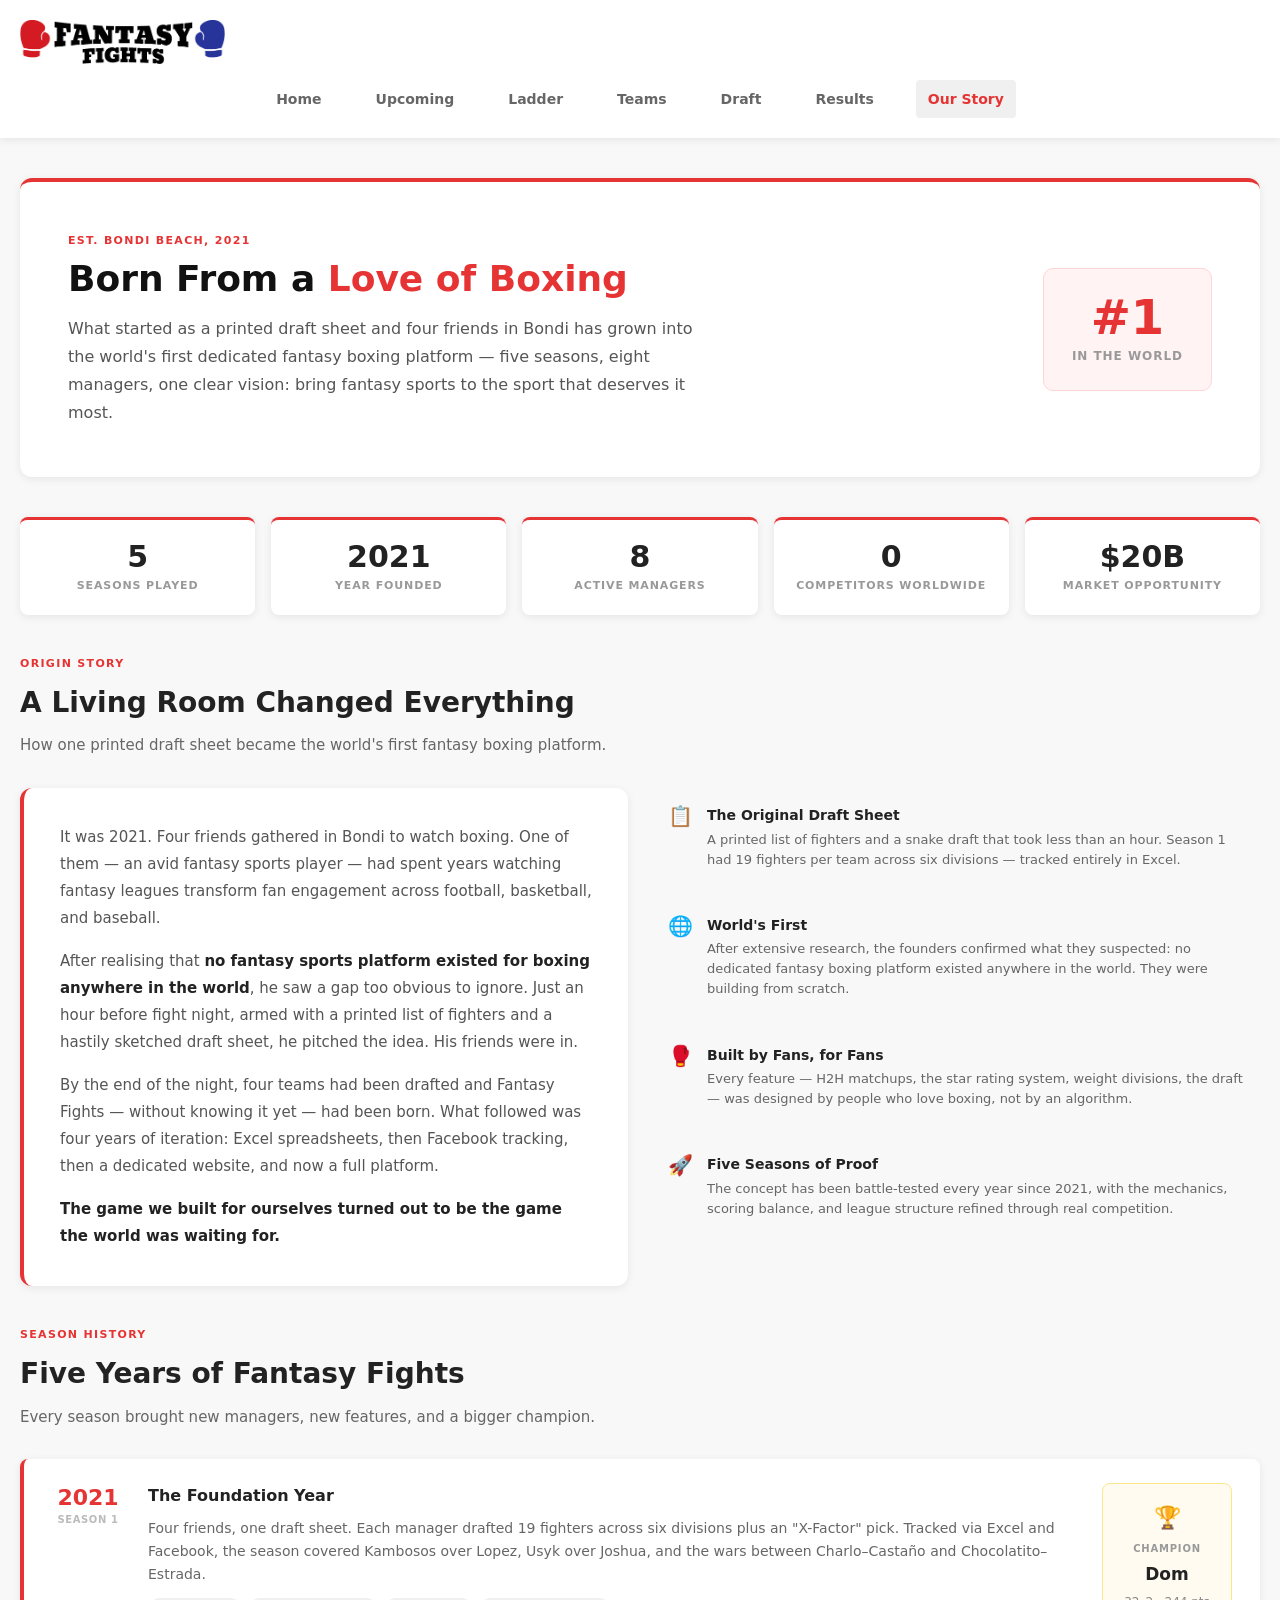
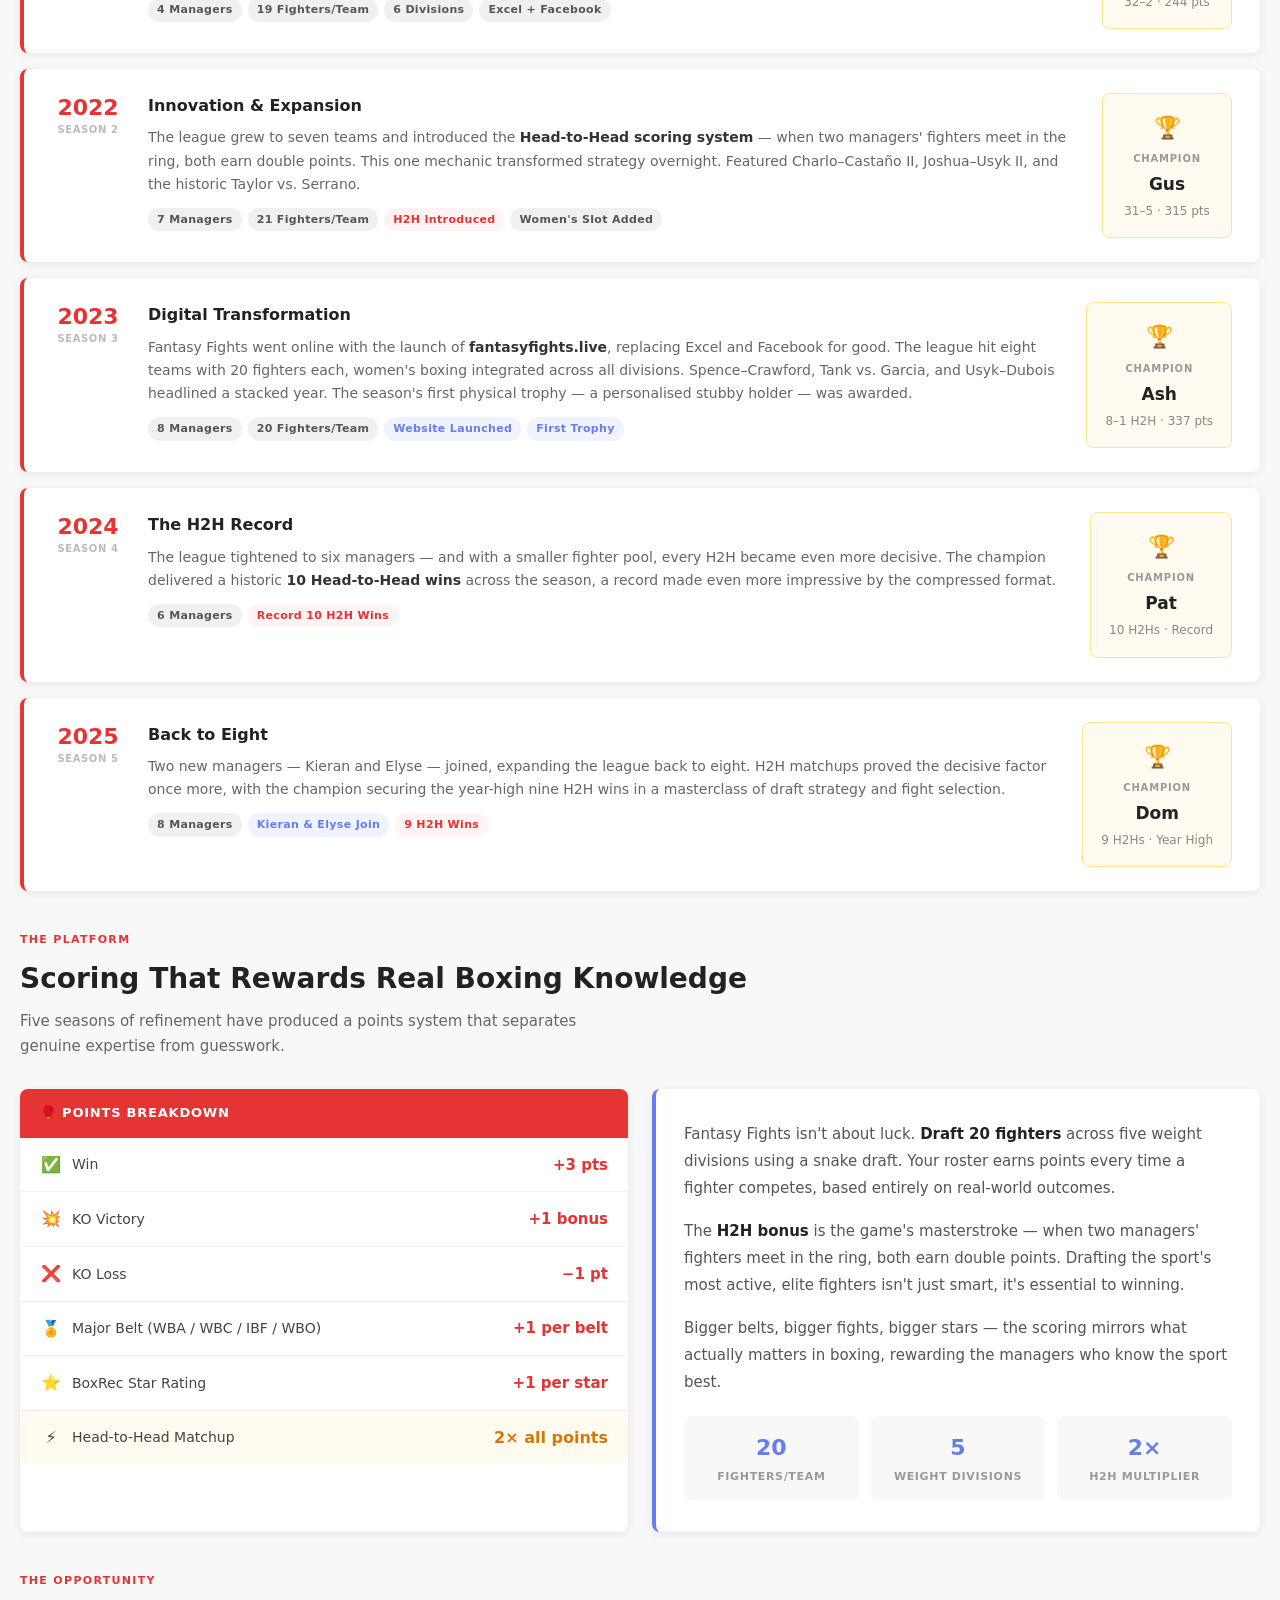
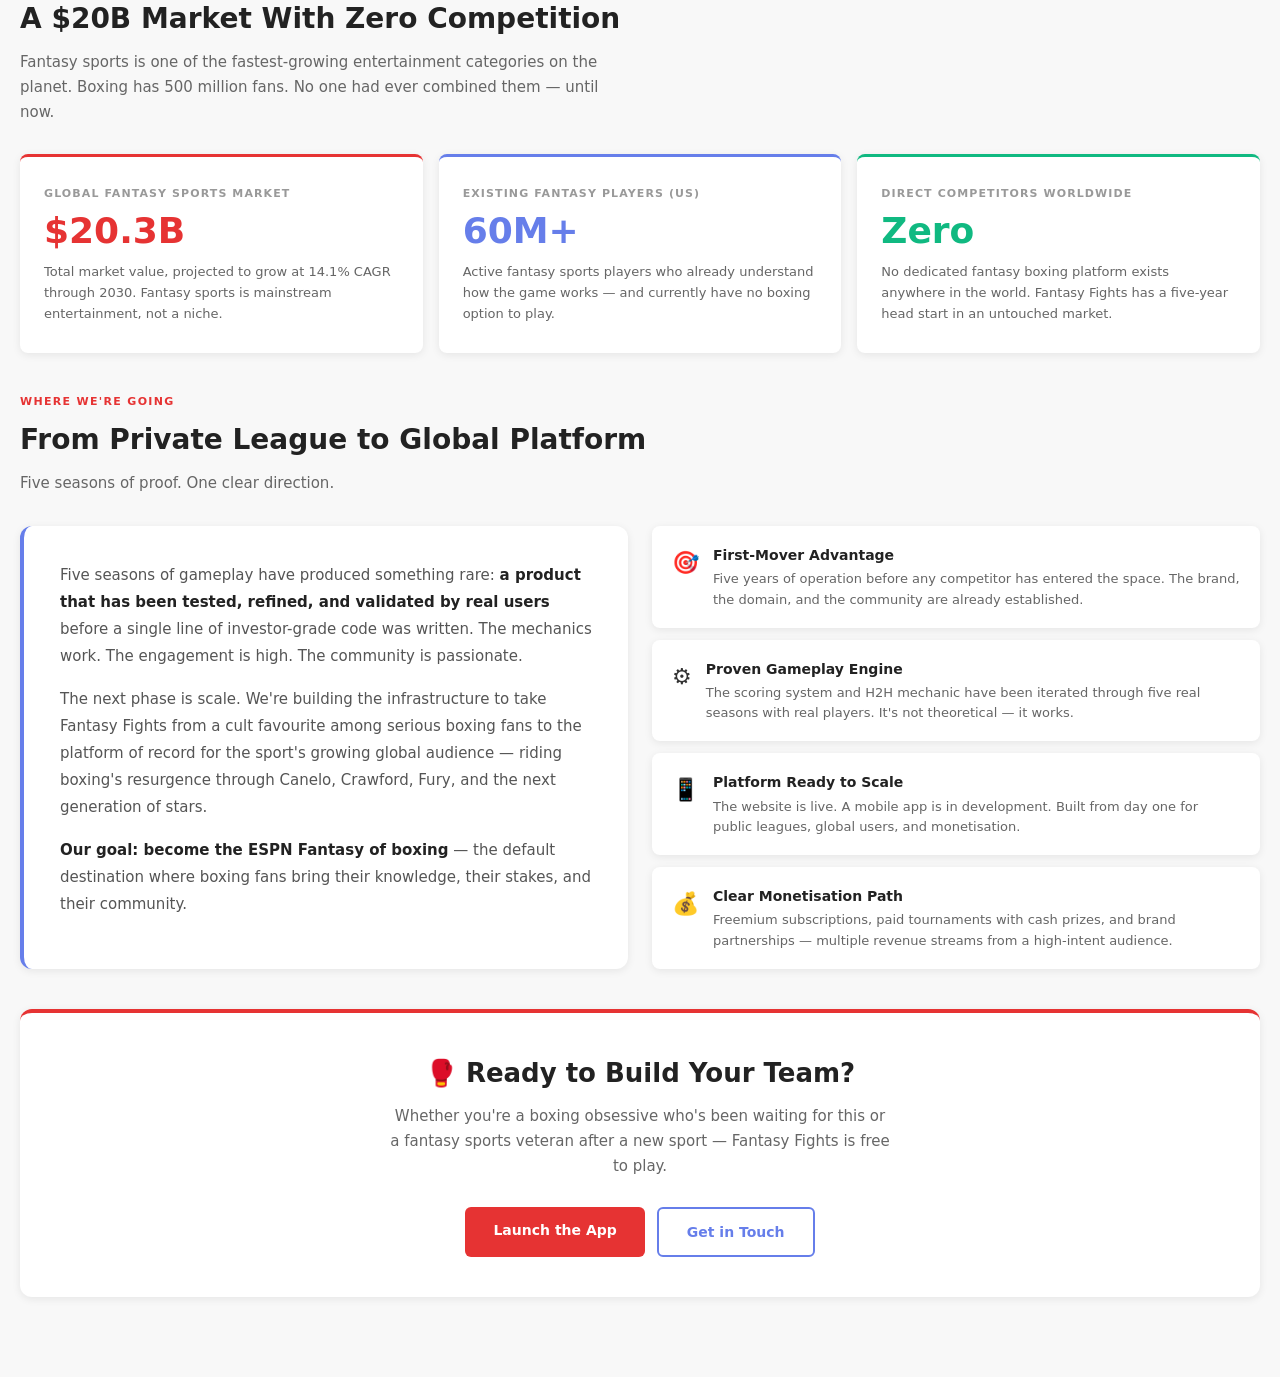
==== commit 108af4ea: "Restyle about page to match main app design" ====
--- a/about.html
+++ b/about.html
@@ -4,1156 +4,1092 @@
   <meta charset="UTF-8" />
   <meta name="viewport" content="width=device-width, initial-scale=1.0" />
   <title>Our Story — Fantasy Fights</title>
-  <meta name="description" content="From a Bondi living room in 2021 to the world's first fantasy boxing platform. The story of Fantasy Fights." />
 
   <style>
-    /* ─── Reset & Base ─────────────────────────────────────────────── */
-    *, *::before, *::after { box-sizing: border-box; margin: 0; padding: 0; }
-    :root {
-      --red:    #DC2626;
-      --red-dk: #991B1B;
-      --red-lt: #FEE2E2;
-      --gold:   #F59E0B;
-      --gold-dk:#B45309;
-      --black:  #0A0A0A;
-      --navy:   #0F172A;
-      --slate:  #1E293B;
-      --gray:   #94A3B8;
-      --light:  #F8FAFC;
-      --white:  #FFFFFF;
-      --font-head: 'Arial Black', 'Arial', sans-serif;
-      --font-body: 'Arial', 'Helvetica Neue', sans-serif;
-      --max-w: 1200px;
-    }
-    html { scroll-behavior: smooth; }
+    * { margin: 0; padding: 0; box-sizing: border-box; }
+
     body {
-      background: var(--black);
-      color: var(--white);
-      font-family: var(--font-body);
+      font-family: -apple-system, BlinkMacSystemFont, 'Segoe UI', system-ui, sans-serif;
+      background-color: #f8f8f8;
+      color: #333;
       line-height: 1.6;
-      overflow-x: hidden;
-    }
+    }
+
     a { color: inherit; text-decoration: none; }
-    img { max-width: 100%; }
-
-    /* ─── Typography ───────────────────────────────────────────────── */
-    .overline {
-      font-size: 0.7rem;
-      font-weight: 700;
-      letter-spacing: 0.2em;
+
+    /* ── Header ───────────────────────────────────────────── */
+    header {
+      background-color: white;
+      padding: 20px 0;
+      box-shadow: 0 2px 8px rgba(0,0,0,0.08);
+      position: sticky;
+      top: 0;
+      z-index: 100;
+    }
+
+    .header-container {
+      max-width: 1400px;
+      margin: 0 auto;
+      padding: 0 20px;
+      display: flex;
+      flex-direction: column;
+      align-items: center;
+      gap: 16px;
+    }
+
+    .header-top {
+      display: flex;
+      justify-content: space-between;
+      align-items: center;
+      width: 100%;
+    }
+
+    .logo-img {
+      height: 44px;
+      width: auto;
+      object-fit: contain;
+      display: block;
+    }
+
+    nav {
+      display: flex;
+      gap: 30px;
+      justify-content: center;
+      flex-wrap: wrap;
+      width: 100%;
+    }
+
+    nav a {
+      text-decoration: none;
+      color: #666;
+      font-weight: 600;
+      font-size: 14px;
+      padding: 8px 12px;
+      border-radius: 4px;
+      transition: all 0.3s ease;
+      cursor: pointer;
+    }
+
+    nav a:hover { color: #e63333; }
+
+    nav a.active {
+      background-color: #f0f0f0;
+      color: #e63333;
+    }
+
+    /* ── Layout ───────────────────────────────────────────── */
+    main {
+      max-width: 1400px;
+      margin: 0 auto;
+      padding: 40px 20px 80px;
+    }
+
+    .section-label {
+      font-size: 11px;
+      font-weight: 700;
+      letter-spacing: 0.12em;
       text-transform: uppercase;
-      color: var(--gold);
-    }
-    h1, h2, h3, h4 { font-family: var(--font-head); line-height: 1.1; }
-
-    /* ─── Utilities ────────────────────────────────────────────────── */
-    .container { width: 100%; max-width: var(--max-w); margin: 0 auto; padding: 0 1.5rem; }
+      color: #e63333;
+      margin-bottom: 8px;
+    }
+
+    .section-title {
+      font-size: 28px;
+      font-weight: 700;
+      color: #222;
+      margin-bottom: 8px;
+    }
+
+    .section-subtitle {
+      font-size: 15px;
+      color: #666;
+      max-width: 600px;
+      line-height: 1.65;
+    }
+
+    .section-header {
+      margin-bottom: 30px;
+    }
+
+    /* ── Hero Banner ──────────────────────────────────────── */
+    .hero-banner {
+      background: white;
+      border-radius: 12px;
+      box-shadow: 0 2px 8px rgba(0,0,0,0.08);
+      padding: 50px 48px;
+      margin-bottom: 40px;
+      border-top: 4px solid #e63333;
+      display: grid;
+      grid-template-columns: 1fr auto;
+      gap: 40px;
+      align-items: center;
+    }
+
+    .hero-banner h1 {
+      font-size: 36px;
+      font-weight: 800;
+      color: #111;
+      line-height: 1.15;
+      margin-bottom: 16px;
+    }
+
+    .hero-banner h1 span { color: #e63333; }
+
+    .hero-banner p {
+      font-size: 16px;
+      color: #555;
+      line-height: 1.75;
+      max-width: 640px;
+    }
+
+    .hero-badge {
+      background: #fff3f3;
+      border: 1px solid #ffd5d5;
+      border-radius: 10px;
+      padding: 24px 28px;
+      text-align: center;
+      white-space: nowrap;
+      flex-shrink: 0;
+    }
+
+    .hero-badge-number {
+      font-size: 48px;
+      font-weight: 800;
+      color: #e63333;
+      line-height: 1;
+    }
+
+    .hero-badge-label {
+      font-size: 12px;
+      font-weight: 700;
+      color: #999;
+      text-transform: uppercase;
+      letter-spacing: 0.08em;
+      margin-top: 6px;
+    }
+
+    /* ── Stats Row ────────────────────────────────────────── */
+    .stats-row {
+      display: grid;
+      grid-template-columns: repeat(5, 1fr);
+      gap: 16px;
+      margin-bottom: 40px;
+    }
+
+    .stat-card {
+      background: white;
+      border-radius: 8px;
+      padding: 20px;
+      box-shadow: 0 2px 8px rgba(0,0,0,0.08);
+      text-align: center;
+      border-top: 3px solid #e63333;
+      transition: all 0.3s ease;
+    }
+
+    .stat-card:hover {
+      box-shadow: 0 4px 16px rgba(0,0,0,0.12);
+      transform: translateY(-3px);
+    }
+
+    .stat-card-number {
+      font-size: 30px;
+      font-weight: 800;
+      color: #222;
+      line-height: 1.1;
+    }
+
+    .stat-card-label {
+      font-size: 11px;
+      font-weight: 700;
+      color: #999;
+      text-transform: uppercase;
+      letter-spacing: 0.08em;
+      margin-top: 4px;
+    }
+
+    /* ── Two-col grid ─────────────────────────────────────── */
+    .two-col {
+      display: grid;
+      grid-template-columns: 1fr 1fr;
+      gap: 24px;
+      margin-bottom: 40px;
+    }
+
+    /* ── Origin Story ─────────────────────────────────────── */
+    .story-card {
+      background: white;
+      border-radius: 12px;
+      box-shadow: 0 2px 8px rgba(0,0,0,0.08);
+      padding: 36px;
+      border-left: 4px solid #e63333;
+    }
+
+    .story-card p {
+      font-size: 15px;
+      color: #555;
+      line-height: 1.8;
+      margin-bottom: 16px;
+    }
+
+    .story-card p:last-child { margin-bottom: 0; }
+    .story-card p strong { color: #222; }
+
+    .story-bullets {
+      display: flex;
+      flex-direction: column;
+      gap: 12px;
+    }
+
+    .story-bullet {
+      display: flex;
+      align-items: flex-start;
+      gap: 14px;
+      background: #f8f8f8;
+      border-radius: 8px;
+      padding: 16px;
+      transition: all 0.3s ease;
+    }
+
+    .story-bullet:hover {
+      background: #fff3f3;
+      transform: translateX(4px);
+    }
+
+    .story-bullet-icon {
+      font-size: 20px;
+      flex-shrink: 0;
+      line-height: 1;
+      margin-top: 2px;
+    }
+
+    .story-bullet h4 {
+      font-size: 14px;
+      font-weight: 700;
+      color: #222;
+      margin-bottom: 3px;
+    }
+
+    .story-bullet p {
+      font-size: 13px;
+      color: #666;
+      line-height: 1.55;
+      margin: 0;
+    }
+
+    /* ── Timeline ─────────────────────────────────────────── */
+    .timeline-section {
+      margin-bottom: 40px;
+    }
+
+    .timeline {
+      display: flex;
+      flex-direction: column;
+      gap: 16px;
+    }
+
+    .timeline-card {
+      background: white;
+      border-radius: 8px;
+      box-shadow: 0 2px 8px rgba(0,0,0,0.08);
+      padding: 24px 28px;
+      display: grid;
+      grid-template-columns: 72px 1fr auto;
+      gap: 24px;
+      align-items: start;
+      transition: all 0.3s ease;
+      border-left: 4px solid #e63333;
+    }
+
+    .timeline-card:hover {
+      box-shadow: 0 4px 16px rgba(0,0,0,0.12);
+      transform: translateY(-3px);
+    }
+
+    .timeline-year-col {
+      text-align: center;
+      padding-top: 4px;
+    }
+
+    .timeline-year {
+      font-size: 22px;
+      font-weight: 800;
+      color: #e63333;
+      line-height: 1;
+    }
+
+    .timeline-season {
+      font-size: 10px;
+      font-weight: 700;
+      color: #bbb;
+      text-transform: uppercase;
+      letter-spacing: 0.06em;
+      margin-top: 3px;
+    }
+
+    .timeline-body h3 {
+      font-size: 16px;
+      font-weight: 700;
+      color: #222;
+      margin-bottom: 8px;
+    }
+
+    .timeline-body p {
+      font-size: 14px;
+      color: #666;
+      line-height: 1.65;
+      margin-bottom: 12px;
+    }
+
+    .timeline-body p:last-child { margin-bottom: 0; }
+    .timeline-body p strong { color: #333; }
+
+    .timeline-tags {
+      display: flex;
+      flex-wrap: wrap;
+      gap: 6px;
+      margin-top: 10px;
+    }
+
+    .tag {
+      display: inline-block;
+      background: #f0f0f0;
+      color: #555;
+      font-size: 11px;
+      font-weight: 600;
+      padding: 3px 9px;
+      border-radius: 20px;
+      letter-spacing: 0.03em;
+    }
+
+    .tag-red {
+      background: #fff3f3;
+      color: #e63333;
+    }
+
+    .tag-blue {
+      background: #f0f2ff;
+      color: #667eea;
+    }
+
+    .champion-box {
+      background: #fffbf0;
+      border: 1px solid #fde68a;
+      border-radius: 8px;
+      padding: 16px 18px;
+      text-align: center;
+      min-width: 130px;
+      flex-shrink: 0;
+    }
+
+    .champion-trophy { font-size: 22px; margin-bottom: 6px; }
+
+    .champion-label {
+      font-size: 10px;
+      font-weight: 700;
+      text-transform: uppercase;
+      letter-spacing: 0.08em;
+      color: #999;
+      margin-bottom: 4px;
+    }
+
+    .champion-name {
+      font-size: 17px;
+      font-weight: 800;
+      color: #222;
+    }
+
+    .champion-stat {
+      font-size: 12px;
+      color: #888;
+      margin-top: 4px;
+    }
+
+    /* ── Platform / Scoring ───────────────────────────────── */
+    .platform-section {
+      margin-bottom: 40px;
+    }
+
+    .scoring-table {
+      background: white;
+      border-radius: 8px;
+      box-shadow: 0 2px 8px rgba(0,0,0,0.08);
+      overflow: hidden;
+    }
+
+    .scoring-table-head {
+      background: #e63333;
+      padding: 14px 20px;
+      display: flex;
+      align-items: center;
+      gap: 8px;
+      font-size: 13px;
+      font-weight: 700;
+      color: white;
+      text-transform: uppercase;
+      letter-spacing: 0.06em;
+    }
+
+    .scoring-row {
+      display: flex;
+      align-items: center;
+      justify-content: space-between;
+      padding: 14px 20px;
+      border-bottom: 1px solid #f0f0f0;
+      transition: background 0.15s;
+    }
+
+    .scoring-row:last-child { border-bottom: none; }
+    .scoring-row:hover { background: #f8f8f8; }
+
+    .scoring-row.featured {
+      background: #fffbf0;
+      border-bottom-color: #fde68a;
+    }
+
+    .scoring-row.featured:hover { background: #fff8e1; }
+
+    .scoring-row-label {
+      display: flex;
+      align-items: center;
+      gap: 10px;
+      font-size: 14px;
+      color: #444;
+    }
+
+    .scoring-row-icon { font-size: 16px; width: 22px; text-align: center; }
+
+    .scoring-row-pts {
+      font-size: 15px;
+      font-weight: 700;
+      color: #e63333;
+    }
+
+    .scoring-row.featured .scoring-row-pts {
+      color: #d97706;
+      font-size: 16px;
+    }
+
+    .platform-info {
+      background: white;
+      border-radius: 8px;
+      box-shadow: 0 2px 8px rgba(0,0,0,0.08);
+      padding: 32px 28px;
+      border-left: 4px solid #667eea;
+    }
+
+    .platform-info p {
+      font-size: 15px;
+      color: #555;
+      line-height: 1.8;
+      margin-bottom: 16px;
+    }
+
+    .platform-info p:last-child { margin-bottom: 0; }
+    .platform-info p strong { color: #222; }
+
+    .mini-stats {
+      display: grid;
+      grid-template-columns: 1fr 1fr 1fr;
+      gap: 12px;
+      margin-top: 20px;
+    }
+
+    .mini-stat {
+      background: #f8f8f8;
+      border-radius: 8px;
+      padding: 14px;
+      text-align: center;
+    }
+
+    .mini-stat-num {
+      font-size: 22px;
+      font-weight: 800;
+      color: #667eea;
+    }
+
+    .mini-stat-label {
+      font-size: 11px;
+      color: #999;
+      font-weight: 600;
+      text-transform: uppercase;
+      letter-spacing: 0.06em;
+      margin-top: 3px;
+    }
+
+    /* ── Market Section ───────────────────────────────────── */
+    .market-section { margin-bottom: 40px; }
+
+    .market-grid {
+      display: grid;
+      grid-template-columns: repeat(3, 1fr);
+      gap: 16px;
+    }
+
+    .market-card {
+      background: white;
+      border-radius: 8px;
+      box-shadow: 0 2px 8px rgba(0,0,0,0.08);
+      padding: 28px 24px;
+      transition: all 0.3s ease;
+      border-top: 3px solid #e63333;
+    }
+
+    .market-card:nth-child(2) { border-top-color: #667eea; }
+    .market-card:nth-child(3) { border-top-color: #10b981; }
+
+    .market-card:hover {
+      box-shadow: 0 4px 16px rgba(0,0,0,0.12);
+      transform: translateY(-3px);
+    }
+
+    .market-card-label {
+      font-size: 11px;
+      font-weight: 700;
+      text-transform: uppercase;
+      letter-spacing: 0.1em;
+      color: #999;
+      margin-bottom: 8px;
+    }
+
+    .market-card-number {
+      font-size: 36px;
+      font-weight: 800;
+      color: #222;
+      line-height: 1.1;
+      margin-bottom: 10px;
+    }
+
+    .market-card:nth-child(1) .market-card-number { color: #e63333; }
+    .market-card:nth-child(2) .market-card-number { color: #667eea; }
+    .market-card:nth-child(3) .market-card-number { color: #10b981; }
+
+    .market-card p {
+      font-size: 13px;
+      color: #666;
+      line-height: 1.65;
+    }
+
+    /* ── Vision Section ───────────────────────────────────── */
+    .vision-section { margin-bottom: 40px; }
+
+    .vision-grid {
+      display: grid;
+      grid-template-columns: 1fr 1fr;
+      gap: 24px;
+    }
+
+    .vision-text {
+      background: white;
+      border-radius: 12px;
+      box-shadow: 0 2px 8px rgba(0,0,0,0.08);
+      padding: 36px;
+      border-left: 4px solid #667eea;
+    }
+
+    .vision-text p {
+      font-size: 15px;
+      color: #555;
+      line-height: 1.8;
+      margin-bottom: 16px;
+    }
+
+    .vision-text p:last-child { margin-bottom: 0; }
+    .vision-text p strong { color: #222; }
+
+    .vision-pillars {
+      display: flex;
+      flex-direction: column;
+      gap: 12px;
+    }
+
+    .pillar {
+      background: white;
+      border-radius: 8px;
+      box-shadow: 0 2px 8px rgba(0,0,0,0.08);
+      padding: 18px 20px;
+      display: flex;
+      align-items: flex-start;
+      gap: 14px;
+      transition: all 0.3s ease;
+    }
+
+    .pillar:hover {
+      box-shadow: 0 4px 16px rgba(0,0,0,0.12);
+      transform: translateX(4px);
+    }
+
+    .pillar-icon { font-size: 22px; flex-shrink: 0; margin-top: 1px; }
+
+    .pillar h4 {
+      font-size: 14px;
+      font-weight: 700;
+      color: #222;
+      margin-bottom: 3px;
+    }
+
+    .pillar p {
+      font-size: 13px;
+      color: #666;
+      line-height: 1.55;
+      margin: 0;
+    }
+
+    /* ── CTA ──────────────────────────────────────────────── */
+    .cta-banner {
+      background: white;
+      border-radius: 12px;
+      box-shadow: 0 2px 8px rgba(0,0,0,0.08);
+      padding: 40px 48px;
+      text-align: center;
+      border-top: 4px solid #e63333;
+    }
+
+    .cta-banner h2 {
+      font-size: 26px;
+      font-weight: 800;
+      color: #222;
+      margin-bottom: 10px;
+    }
+
+    .cta-banner p {
+      font-size: 15px;
+      color: #666;
+      margin-bottom: 28px;
+      max-width: 500px;
+      margin-left: auto;
+      margin-right: auto;
+      line-height: 1.65;
+    }
+
     .btn {
       display: inline-block;
-      padding: 0.9rem 2.2rem;
-      font-family: var(--font-head);
-      font-size: 0.85rem;
-      letter-spacing: 0.08em;
-      text-transform: uppercase;
-      border-radius: 3px;
+      padding: 12px 28px;
+      font-size: 14px;
+      font-weight: 700;
+      border-radius: 6px;
       cursor: pointer;
-      transition: transform 0.15s ease, box-shadow 0.15s ease, background 0.15s ease;
       border: none;
-    }
-    .btn:hover { transform: translateY(-2px); box-shadow: 0 8px 24px rgba(0,0,0,0.4); }
-    .btn-primary { background: var(--red); color: var(--white); }
-    .btn-primary:hover { background: #EF4444; }
-    .btn-gold { background: var(--gold); color: var(--black); }
-    .btn-gold:hover { background: #FBBF24; }
-    .btn-outline { background: transparent; color: var(--white); border: 2px solid rgba(255,255,255,0.3); }
-    .btn-outline:hover { background: rgba(255,255,255,0.08); border-color: var(--white); }
-    .tag {
-      display: inline-block;
-      background: rgba(220,38,38,0.15);
-      border: 1px solid rgba(220,38,38,0.4);
-      color: var(--red);
-      font-size: 0.68rem;
-      font-weight: 700;
-      letter-spacing: 0.15em;
-      text-transform: uppercase;
-      padding: 0.25rem 0.75rem;
-      border-radius: 2px;
-    }
-    .tag-gold {
-      background: rgba(245,158,11,0.12);
-      border: 1px solid rgba(245,158,11,0.35);
-      color: var(--gold);
-    }
-
-    /* ─── Animations ───────────────────────────────────────────────── */
-    @keyframes fadeUp {
-      from { opacity: 0; transform: translateY(30px); }
-      to   { opacity: 1; transform: translateY(0); }
-    }
-    @keyframes pulse-ring {
-      0%   { transform: scale(0.95); box-shadow: 0 0 0 0 rgba(220,38,38,0.4); }
-      70%  { transform: scale(1);    box-shadow: 0 0 0 16px rgba(220,38,38,0); }
-      100% { transform: scale(0.95); box-shadow: 0 0 0 0 rgba(220,38,38,0); }
-    }
-    .fade-up { animation: fadeUp 0.7s ease both; }
-    .delay-1 { animation-delay: 0.1s; }
-    .delay-2 { animation-delay: 0.25s; }
-    .delay-3 { animation-delay: 0.4s; }
-    .delay-4 { animation-delay: 0.55s; }
-
-    /* ─── Nav ──────────────────────────────────────────────────────── */
-    nav {
-      position: fixed; top: 0; left: 0; right: 0; z-index: 100;
-      background: rgba(10,10,10,0.92);
-      backdrop-filter: blur(12px);
-      border-bottom: 1px solid rgba(255,255,255,0.06);
-      height: 64px;
-      display: flex; align-items: center;
-    }
-    .nav-inner {
-      display: flex; align-items: center; justify-content: space-between;
-      width: 100%; max-width: var(--max-w); margin: 0 auto; padding: 0 1.5rem;
-    }
-    .nav-logo {
-      display: flex; align-items: center; gap: 0.6rem;
-      font-family: var(--font-head); font-size: 1.2rem; letter-spacing: 0.05em;
-    }
-    .nav-logo .glove { font-size: 1.4rem; }
-    .nav-logo span { color: var(--red); }
-    .nav-links { display: flex; align-items: center; gap: 2rem; }
-    .nav-links a {
-      font-size: 0.82rem; font-weight: 700; letter-spacing: 0.06em; text-transform: uppercase;
-      color: var(--gray); transition: color 0.2s;
-    }
-    .nav-links a:hover, .nav-links a.active { color: var(--white); }
-    .nav-cta { display: flex; gap: 0.75rem; align-items: center; }
-
-    /* ─── Page Hero ────────────────────────────────────────────────── */
-    .page-hero {
-      padding-top: 64px;
-      min-height: 60vh;
-      background:
-        radial-gradient(ellipse 70% 50% at 50% 0%, rgba(220,38,38,0.14) 0%, transparent 65%),
-        linear-gradient(180deg, #0A0A0A 0%, #0F172A 100%);
-      display: flex; align-items: center; justify-content: center;
-      text-align: center;
-      position: relative; overflow: hidden;
-    }
-    .page-hero::before {
-      content: '';
-      position: absolute; inset: 0;
-      background-image:
-        linear-gradient(rgba(255,255,255,0.02) 1px, transparent 1px),
-        linear-gradient(90deg, rgba(255,255,255,0.02) 1px, transparent 1px);
-      background-size: 48px 48px;
-      pointer-events: none;
-    }
-    .page-hero-content { position: relative; z-index: 1; max-width: 800px; padding: 5rem 1.5rem; }
-    .hero-badge {
-      display: inline-flex; align-items: center; gap: 0.5rem;
-      background: rgba(220,38,38,0.12); border: 1px solid rgba(220,38,38,0.35);
-      border-radius: 100px; padding: 0.35rem 1rem;
-      font-size: 0.72rem; font-weight: 700; letter-spacing: 0.12em; text-transform: uppercase;
-      color: #FCA5A5; margin-bottom: 1.75rem;
-    }
-    .hero-badge .dot {
-      width: 6px; height: 6px; border-radius: 50%; background: var(--red);
-      animation: pulse-ring 2s ease infinite;
-    }
-    .page-hero h1 {
-      font-size: clamp(2.8rem, 8vw, 6rem);
-      font-weight: 900;
-      letter-spacing: -0.02em;
-      line-height: 0.95;
-      margin-bottom: 1.5rem;
-    }
-    .page-hero h1 .line-1 { display: block; color: var(--white); }
-    .page-hero h1 .line-2 { display: block; color: var(--red); }
-    .page-hero-sub {
-      font-size: clamp(1rem, 2.5vw, 1.2rem);
-      color: var(--gray);
-      max-width: 580px;
-      margin: 0 auto 2.5rem;
-      line-height: 1.7;
-    }
-    .page-hero-sub strong { color: var(--white); }
-
-    /* ─── Stats Bar ────────────────────────────────────────────────── */
-    .stats-bar {
-      background: var(--slate);
-      border-top: 1px solid rgba(255,255,255,0.06);
-      border-bottom: 1px solid rgba(255,255,255,0.06);
-      padding: 2.5rem 0;
-    }
-    .stats-grid {
-      display: grid;
-      grid-template-columns: repeat(5, 1fr);
-      gap: 0;
-    }
-    .stat-item {
-      text-align: center;
-      padding: 1rem 1.5rem;
-      border-right: 1px solid rgba(255,255,255,0.07);
-    }
-    .stat-item:last-child { border-right: none; }
-    .stat-number {
-      font-family: var(--font-head);
-      font-size: clamp(1.8rem, 3.5vw, 2.6rem);
-      font-weight: 900;
-      color: var(--gold);
-      line-height: 1;
-      margin-bottom: 0.35rem;
-    }
-    .stat-label {
-      font-size: 0.72rem;
-      color: var(--gray);
-      font-weight: 700;
-      letter-spacing: 0.1em;
-      text-transform: uppercase;
-    }
-
-    /* ─── Section Base ─────────────────────────────────────────────── */
-    section { padding: 6rem 0; }
-    .section-header { text-align: center; margin-bottom: 4rem; }
-    .section-header h2 {
-      font-size: clamp(2rem, 5vw, 3.2rem);
-      font-weight: 900;
-      margin: 0.5rem 0 1rem;
-    }
-    .section-header p { font-size: 1rem; color: var(--gray); max-width: 560px; margin: 0 auto; line-height: 1.7; }
-
-    /* ─── Origin Story ─────────────────────────────────────────────── */
-    .origin { background: var(--navy); }
-    .origin-grid {
-      display: grid;
-      grid-template-columns: 1fr 1fr;
-      gap: 5rem;
-      align-items: center;
-    }
-    .origin-text h2 {
-      font-size: clamp(2rem, 4vw, 3rem);
-      font-weight: 900;
-      margin: 0.75rem 0 1.5rem;
-      line-height: 1.05;
-    }
-    .origin-text h2 em { color: var(--red); font-style: normal; }
-    .origin-text p {
-      font-size: 1rem;
-      color: var(--gray);
-      line-height: 1.8;
-      margin-bottom: 1.2rem;
-    }
-    .origin-text p strong { color: var(--white); }
-    .origin-visual {
-      display: flex;
-      flex-direction: column;
-      gap: 1rem;
-    }
-    .origin-card {
-      background: var(--slate);
-      border: 1px solid rgba(255,255,255,0.07);
-      border-radius: 8px;
-      padding: 1.5rem 2rem;
-      display: flex;
-      align-items: flex-start;
-      gap: 1.25rem;
-    }
-    .origin-card-icon {
-      font-size: 1.8rem;
-      flex-shrink: 0;
-      line-height: 1;
-      margin-top: 0.1rem;
-    }
-    .origin-card-text h4 {
-      font-size: 0.95rem;
-      font-weight: 900;
-      color: var(--white);
-      margin-bottom: 0.3rem;
-      letter-spacing: 0.02em;
-    }
-    .origin-card-text p {
-      font-size: 0.85rem;
-      color: var(--gray);
-      line-height: 1.6;
-      margin: 0;
-    }
-
-    /* ─── Timeline ─────────────────────────────────────────────────── */
-    .timeline-section { background: var(--black); }
-    .timeline {
-      position: relative;
-      max-width: 860px;
-      margin: 0 auto;
-    }
-    .timeline::before {
-      content: '';
-      position: absolute;
-      left: 50%;
-      top: 0; bottom: 0;
-      width: 2px;
-      background: linear-gradient(to bottom, var(--red), rgba(220,38,38,0.1));
-      transform: translateX(-50%);
-    }
-    .timeline-item {
-      display: grid;
-      grid-template-columns: 1fr 60px 1fr;
-      gap: 0;
-      margin-bottom: 3rem;
-      position: relative;
-    }
-    .timeline-item:last-child { margin-bottom: 0; }
-    .timeline-content {
-      background: var(--slate);
-      border: 1px solid rgba(255,255,255,0.07);
-      border-radius: 8px;
-      padding: 1.75rem 2rem;
-      transition: border-color 0.2s, transform 0.2s;
-    }
-    .timeline-content:hover {
-      border-color: rgba(220,38,38,0.3);
-      transform: translateY(-2px);
-    }
-    .timeline-item.left .timeline-content { grid-column: 1; }
-    .timeline-item.right .timeline-content { grid-column: 3; }
-    .timeline-item.left .timeline-spacer { grid-column: 2; }
-    .timeline-item.right .timeline-spacer { grid-column: 2; }
-    .timeline-spacer {
-      display: flex;
-      align-items: flex-start;
-      justify-content: center;
-      padding-top: 1.75rem;
-      position: relative;
-    }
-    .timeline-dot {
-      width: 14px; height: 14px;
-      background: var(--red);
-      border-radius: 50%;
-      border: 3px solid var(--black);
-      box-shadow: 0 0 0 2px var(--red);
-      position: relative;
-      z-index: 1;
-      flex-shrink: 0;
-    }
-    .timeline-year {
-      font-family: var(--font-head);
-      font-size: 0.75rem;
-      font-weight: 900;
-      color: var(--gold);
-      letter-spacing: 0.1em;
-      text-transform: uppercase;
-      margin-bottom: 0.5rem;
-    }
-    .timeline-content h3 {
-      font-size: 1.15rem;
-      font-weight: 900;
-      color: var(--white);
-      margin-bottom: 0.6rem;
-      letter-spacing: 0.01em;
-    }
-    .timeline-content p {
-      font-size: 0.88rem;
-      color: var(--gray);
-      line-height: 1.7;
-      margin-bottom: 1rem;
-    }
-    .timeline-content p:last-child { margin-bottom: 0; }
-    .timeline-champion {
-      display: flex;
-      align-items: center;
-      gap: 0.75rem;
-      padding: 0.75rem 1rem;
-      background: rgba(245,158,11,0.08);
-      border: 1px solid rgba(245,158,11,0.2);
-      border-radius: 6px;
-      margin-top: 1rem;
-    }
-    .champion-trophy { font-size: 1.2rem; }
-    .champion-info { flex: 1; }
-    .champion-label {
-      font-size: 0.65rem;
-      font-weight: 700;
-      letter-spacing: 0.15em;
-      text-transform: uppercase;
-      color: var(--gold);
-      margin-bottom: 0.1rem;
-    }
-    .champion-name {
-      font-family: var(--font-head);
-      font-size: 1rem;
-      font-weight: 900;
-      color: var(--white);
-    }
-    .champion-record {
-      font-size: 0.78rem;
-      color: var(--gray);
-      text-align: right;
-    }
-    .champion-record strong { display: block; color: var(--gold); font-size: 0.9rem; }
-    .timeline-tags {
-      display: flex;
-      flex-wrap: wrap;
-      gap: 0.4rem;
-      margin-top: 0.75rem;
-    }
-    .timeline-tags .tag { font-size: 0.62rem; padding: 0.2rem 0.6rem; }
-
-    /* ─── Platform / How It Works ──────────────────────────────────── */
-    .platform { background: var(--navy); }
-    .platform-grid {
-      display: grid;
-      grid-template-columns: 1fr 1fr;
-      gap: 4rem;
-      align-items: start;
-    }
-    .platform-text h2 {
-      font-size: clamp(1.8rem, 4vw, 2.8rem);
-      font-weight: 900;
-      margin: 0.75rem 0 1.5rem;
-      line-height: 1.05;
-    }
-    .platform-text h2 em { color: var(--gold); font-style: normal; }
-    .platform-text p {
-      font-size: 0.95rem;
-      color: var(--gray);
-      line-height: 1.8;
-      margin-bottom: 1.2rem;
-    }
-    .platform-text p strong { color: var(--white); }
-    .scoring-table {
-      background: var(--slate);
-      border: 1px solid rgba(255,255,255,0.07);
-      border-radius: 8px;
-      overflow: hidden;
-    }
-    .scoring-table-header {
-      background: rgba(220,38,38,0.15);
-      padding: 1rem 1.5rem;
-      display: flex;
-      align-items: center;
-      gap: 0.6rem;
-      border-bottom: 1px solid rgba(255,255,255,0.07);
-    }
-    .scoring-table-header span {
-      font-family: var(--font-head);
-      font-size: 0.85rem;
-      font-weight: 900;
-      letter-spacing: 0.08em;
-      text-transform: uppercase;
-    }
-    .scoring-row {
-      display: flex;
-      align-items: center;
-      justify-content: space-between;
-      padding: 0.9rem 1.5rem;
-      border-bottom: 1px solid rgba(255,255,255,0.05);
-      transition: background 0.15s;
-    }
-    .scoring-row:last-child { border-bottom: none; }
-    .scoring-row:hover { background: rgba(255,255,255,0.03); }
-    .scoring-row-label {
-      display: flex;
-      align-items: center;
-      gap: 0.75rem;
-      font-size: 0.9rem;
-      color: var(--gray);
-    }
-    .scoring-row-icon { font-size: 1.1rem; width: 24px; text-align: center; }
-    .scoring-row-pts {
-      font-family: var(--font-head);
-      font-size: 1rem;
-      font-weight: 900;
-      color: var(--gold);
-    }
-    .scoring-row.featured {
-      background: rgba(245,158,11,0.06);
-      border-color: rgba(245,158,11,0.15);
-    }
-    .scoring-row.featured .scoring-row-label { color: var(--white); }
-    .scoring-row.featured .scoring-row-pts { color: var(--gold); font-size: 1.1rem; }
-
-    /* ─── Market Opportunity ───────────────────────────────────────── */
-    .market { background: var(--black); }
-    .market-grid {
-      display: grid;
-      grid-template-columns: 1fr 1fr 1fr;
-      gap: 2px;
-      margin-top: 3rem;
-    }
-    .market-card {
-      background: var(--slate);
-      padding: 2.5rem 2rem;
-      position: relative;
-      overflow: hidden;
-    }
-    .market-card:first-child { border-radius: 8px 0 0 8px; }
-    .market-card:last-child  { border-radius: 0 8px 8px 0; }
-    .market-card::before {
-      content: '';
-      position: absolute;
-      top: 0; left: 0; right: 0;
-      height: 3px;
-      background: var(--red);
-    }
-    .market-card:nth-child(2)::before { background: var(--gold); }
-    .market-card:nth-child(3)::before { background: linear-gradient(90deg, var(--red), var(--gold)); }
-    .market-number {
-      font-family: var(--font-head);
-      font-size: clamp(2.2rem, 4vw, 3.5rem);
-      font-weight: 900;
-      color: var(--white);
-      line-height: 1;
-      margin: 0.5rem 0 0.75rem;
-    }
-    .market-number span { color: var(--red); }
-    .market-card:nth-child(2) .market-number span { color: var(--gold); }
-    .market-desc {
-      font-size: 0.88rem;
-      color: var(--gray);
-      line-height: 1.7;
-    }
-
-    /* ─── Vision Section ───────────────────────────────────────────── */
-    .vision {
-      background: var(--navy);
-      position: relative;
-      overflow: hidden;
-    }
-    .vision::before {
-      content: '';
-      position: absolute; inset: 0;
-      background: radial-gradient(ellipse 60% 60% at 80% 50%, rgba(220,38,38,0.08) 0%, transparent 70%);
-      pointer-events: none;
-    }
-    .vision-inner {
-      position: relative; z-index: 1;
-      display: grid;
-      grid-template-columns: 1fr 1fr;
-      gap: 5rem;
-      align-items: center;
-    }
-    .vision-text h2 {
-      font-size: clamp(2rem, 4.5vw, 3.2rem);
-      font-weight: 900;
-      margin: 0.75rem 0 1.5rem;
-      line-height: 1.05;
-    }
-    .vision-text h2 em { color: var(--red); font-style: normal; }
-    .vision-text p {
-      font-size: 0.95rem;
-      color: var(--gray);
-      line-height: 1.8;
-      margin-bottom: 1.2rem;
-    }
-    .vision-text p strong { color: var(--white); }
-    .vision-pills {
-      display: flex;
-      flex-direction: column;
-      gap: 0.75rem;
-    }
-    .vision-pill {
-      display: flex;
-      align-items: center;
-      gap: 1rem;
-      background: var(--slate);
-      border: 1px solid rgba(255,255,255,0.07);
-      border-radius: 8px;
-      padding: 1.1rem 1.4rem;
-      transition: border-color 0.2s;
-    }
-    .vision-pill:hover { border-color: rgba(220,38,38,0.3); }
-    .vision-pill-icon { font-size: 1.4rem; flex-shrink: 0; }
-    .vision-pill-text h4 {
-      font-size: 0.9rem;
-      font-weight: 900;
-      color: var(--white);
-      margin-bottom: 0.2rem;
-    }
-    .vision-pill-text p {
-      font-size: 0.8rem;
-      color: var(--gray);
-      margin: 0;
-      line-height: 1.5;
-    }
-
-    /* ─── CTA Section ──────────────────────────────────────────────── */
-    .cta-section {
-      background: var(--black);
-      text-align: center;
-      padding: 6rem 0;
-      position: relative;
-      overflow: hidden;
-    }
-    .cta-section::before {
-      content: '';
-      position: absolute; inset: 0;
-      background: radial-gradient(ellipse 60% 80% at 50% 100%, rgba(220,38,38,0.1) 0%, transparent 60%);
-      pointer-events: none;
-    }
-    .cta-inner { position: relative; z-index: 1; max-width: 640px; margin: 0 auto; }
-    .cta-inner h2 {
-      font-size: clamp(2rem, 5vw, 3.5rem);
-      font-weight: 900;
-      margin: 0.75rem 0 1.25rem;
-    }
-    .cta-inner h2 em { color: var(--red); font-style: normal; }
-    .cta-inner p {
-      color: var(--gray);
-      font-size: 1rem;
-      margin-bottom: 2.5rem;
-      line-height: 1.7;
-    }
-    .cta-actions { display: flex; gap: 1rem; justify-content: center; flex-wrap: wrap; }
-
-    /* ─── Footer ───────────────────────────────────────────────────── */
-    footer {
-      background: var(--navy);
-      border-top: 1px solid rgba(255,255,255,0.06);
-      padding: 3rem 0 2rem;
-    }
-    .footer-inner {
-      display: flex;
-      align-items: center;
-      justify-content: space-between;
-      gap: 2rem;
-      flex-wrap: wrap;
-    }
-    .footer-logo {
-      font-family: var(--font-head);
-      font-size: 1rem;
-      letter-spacing: 0.05em;
-    }
-    .footer-logo span { color: var(--red); }
-    .footer-links {
-      display: flex;
-      gap: 2rem;
-      flex-wrap: wrap;
-    }
-    .footer-links a {
-      font-size: 0.78rem;
-      font-weight: 700;
-      letter-spacing: 0.06em;
-      text-transform: uppercase;
-      color: var(--gray);
-      transition: color 0.2s;
-    }
-    .footer-links a:hover { color: var(--white); }
-    .footer-copy {
-      font-size: 0.75rem;
-      color: rgba(148,163,184,0.5);
-      text-align: center;
-      margin-top: 2rem;
-      padding-top: 2rem;
-      border-top: 1px solid rgba(255,255,255,0.05);
-    }
-
-    /* ─── Responsive ───────────────────────────────────────────────── */
-    @media (max-width: 900px) {
-      .origin-grid,
-      .platform-grid,
-      .vision-inner { grid-template-columns: 1fr; gap: 2.5rem; }
-      .stats-grid { grid-template-columns: repeat(3, 1fr); }
-      .stats-grid .stat-item:nth-child(4),
-      .stats-grid .stat-item:nth-child(5) { border-right: none; }
-      .market-grid { grid-template-columns: 1fr; gap: 1rem; }
-      .market-card:first-child { border-radius: 8px 8px 0 0; }
-      .market-card:last-child  { border-radius: 0 0 8px 8px; }
-    }
-    @media (max-width: 700px) {
-      .timeline::before { left: 24px; }
-      .timeline-item { grid-template-columns: 48px 1fr; }
-      .timeline-item.left .timeline-content,
-      .timeline-item.right .timeline-content { grid-column: 2; }
-      .timeline-item.left .timeline-spacer,
-      .timeline-item.right .timeline-spacer { grid-column: 1; justify-content: flex-start; padding-left: 17px; }
-      .nav-links { display: none; }
-      .stats-grid { grid-template-columns: repeat(2, 1fr); }
+      transition: all 0.3s ease;
+      text-decoration: none;
+    }
+
+    .btn:hover { transform: translateY(-2px); }
+
+    .btn-red {
+      background: #e63333;
+      color: white;
+    }
+
+    .btn-red:hover { background: #cc2222; box-shadow: 0 4px 12px rgba(230,51,51,0.3); }
+
+    .btn-outline {
+      background: transparent;
+      color: #667eea;
+      border: 2px solid #667eea;
+    }
+
+    .btn-outline:hover { background: #667eea; color: white; }
+
+    .cta-actions { display: flex; gap: 12px; justify-content: center; flex-wrap: wrap; }
+
+    /* ── Responsive ───────────────────────────────────────── */
+    @media (max-width: 1000px) {
+      .stats-row { grid-template-columns: repeat(3, 1fr); }
+      .two-col, .platform-section .two-col,
+      .vision-grid { grid-template-columns: 1fr; }
+      .hero-banner { grid-template-columns: 1fr; }
+      .hero-badge { display: none; }
+      .market-grid { grid-template-columns: 1fr 1fr; }
+    }
+
+    @media (max-width: 640px) {
+      .stats-row { grid-template-columns: repeat(2, 1fr); }
+      .market-grid { grid-template-columns: 1fr; }
+      .timeline-card { grid-template-columns: 60px 1fr; }
+      .champion-box { display: none; }
+      .hero-banner { padding: 28px 24px; }
+      .hero-banner h1 { font-size: 26px; }
+      main { padding: 24px 16px 60px; }
     }
   </style>
 </head>
 <body>
 
-  <!-- ─── Nav ─────────────────────────────────────────────────────── -->
-  <nav>
-    <div class="nav-inner">
-      <a href="landing-page.html" class="nav-logo">
-        <span class="glove">🥊</span>
-        FANTASY <span>FIGHTS</span>
-      </a>
-      <div class="nav-links">
-        <a href="landing-page.html#how-it-works">How It Works</a>
-        <a href="landing-page.html#scoring">Scoring</a>
+  <!-- ── Header ─────────────────────────────────────────────── -->
+  <header>
+    <div class="header-container">
+      <div class="header-top">
+        <a href="index.html" class="logo">
+          <img src="Fantasy Fights Logo.png" alt="Fantasy Fights" class="logo-img" />
+        </a>
+      </div>
+      <nav>
+        <a href="index.html">Home</a>
+        <a href="index.html#upcoming">Upcoming</a>
+        <a href="index.html#ladder">Ladder</a>
+        <a href="index.html#teams">Teams</a>
+        <a href="index.html#draft">Draft</a>
+        <a href="index.html#results">Results</a>
         <a href="about.html" class="active">Our Story</a>
-        <a href="landing-page.html#investors">Investors</a>
-      </div>
-      <div class="nav-cta">
-        <a href="https://fantasyfights.live" class="btn btn-outline" style="padding:0.6rem 1.4rem;font-size:0.78rem;">Launch App</a>
-        <a href="landing-page.html#signup" class="btn btn-primary" style="padding:0.6rem 1.4rem;font-size:0.78rem;">Join Now</a>
-      </div>
+      </nav>
     </div>
-  </nav>
-
-  <!-- ─── Page Hero ────────────────────────────────────────────────── -->
-  <section class="page-hero">
-    <div class="page-hero-content">
-      <div class="hero-badge fade-up">
-        <div class="dot"></div>
-        Est. Bondi Beach, 2021
-      </div>
-      <h1 class="fade-up delay-1">
-        <span class="line-1">BORN FROM A</span>
-        <span class="line-2">LOVE OF BOXING</span>
-      </h1>
-      <p class="page-hero-sub fade-up delay-2">
-        What started as a <strong>printed draft sheet and a group of four friends</strong> has grown into the world's first dedicated fantasy boxing platform — five seasons, eight managers, and counting.
-      </p>
-      <div class="fade-up delay-3">
-        <a href="#origin" class="btn btn-primary">Read Our Story</a>
-        &nbsp;&nbsp;
-        <a href="#timeline" class="btn btn-outline">Season History</a>
+  </header>
+
+  <main>
+
+    <!-- ── Hero ─────────────────────────────────────────────── -->
+    <div class="hero-banner">
+      <div>
+        <div class="section-label">Est. Bondi Beach, 2021</div>
+        <h1>Born From a <span>Love of Boxing</span></h1>
+        <p>What started as a printed draft sheet and four friends in Bondi has grown into the world's first dedicated fantasy boxing platform — five seasons, eight managers, one clear vision: bring fantasy sports to the sport that deserves it most.</p>
+      </div>
+      <div class="hero-badge">
+        <div class="hero-badge-number">#1</div>
+        <div class="hero-badge-label">In the World</div>
       </div>
     </div>
-  </section>
-
-  <!-- ─── Stats Bar ─────────────────────────────────────────────────── -->
-  <div class="stats-bar">
-    <div class="container">
-      <div class="stats-grid">
-        <div class="stat-item">
-          <div class="stat-number">5</div>
-          <div class="stat-label">Seasons Played</div>
-        </div>
-        <div class="stat-item">
-          <div class="stat-number">2021</div>
-          <div class="stat-label">Year Founded</div>
-        </div>
-        <div class="stat-item">
-          <div class="stat-number">8</div>
-          <div class="stat-label">Active Managers</div>
-        </div>
-        <div class="stat-item">
-          <div class="stat-number">#1</div>
-          <div class="stat-label">In The World</div>
-        </div>
-        <div class="stat-item">
-          <div class="stat-number">$20B</div>
-          <div class="stat-label">Market Opportunity</div>
-        </div>
+
+    <!-- ── Stats ─────────────────────────────────────────────── -->
+    <div class="stats-row">
+      <div class="stat-card">
+        <div class="stat-card-number">5</div>
+        <div class="stat-card-label">Seasons Played</div>
+      </div>
+      <div class="stat-card">
+        <div class="stat-card-number">2021</div>
+        <div class="stat-card-label">Year Founded</div>
+      </div>
+      <div class="stat-card">
+        <div class="stat-card-number">8</div>
+        <div class="stat-card-label">Active Managers</div>
+      </div>
+      <div class="stat-card">
+        <div class="stat-card-number">0</div>
+        <div class="stat-card-label">Competitors Worldwide</div>
+      </div>
+      <div class="stat-card">
+        <div class="stat-card-number">$20B</div>
+        <div class="stat-card-label">Market Opportunity</div>
       </div>
     </div>
-  </div>
-
-  <!-- ─── Origin Story ──────────────────────────────────────────────── -->
-  <section id="origin" class="origin">
-    <div class="container">
-      <div class="origin-grid">
-        <div class="origin-text">
-          <div class="overline">Where It All Started</div>
-          <h2>A Living Room in <em>Bondi</em> Changed Everything</h2>
-          <p>
-            It was 2021. Four friends gathered in Bondi to watch boxing. One of them — an avid fantasy sports player — had spent years watching fantasy leagues transform fan engagement across football, basketball, and baseball. After discovering that <strong>no fantasy sports platform existed for boxing anywhere in the world</strong>, he saw a gap that was too obvious to ignore.
-          </p>
-          <p>
-            Just an hour before fight night, armed with nothing but a printed list of boxers' names and a hastily sketched draft sheet, he pitched the idea. His friends were in. By the end of the night, four teams had been drafted, and Fantasy Fights — without knowing it yet — had been born.
-          </p>
-          <p>
-            What followed was four years of iteration: Excel spreadsheets evolving into Facebook tracking, then a dedicated website, and now a fully featured platform. <strong>Every season brought new features, new managers, and a refined scoring system</strong> that rewards genuine boxing knowledge and strategic depth.
-          </p>
-          <p>
-            The game we built for ourselves turned out to be the game the world was waiting for.
-          </p>
-        </div>
-        <div class="origin-visual">
-          <div class="origin-card">
-            <div class="origin-card-icon">📋</div>
-            <div class="origin-card-text">
-              <h4>The Original Draft Sheet</h4>
-              <p>A printed list of fighters, a table of friends, and a snake draft that took less than an hour. Season 1 had 19 fighters per team across six divisions.</p>
-            </div>
-          </div>
-          <div class="origin-card">
-            <div class="origin-card-icon">🌐</div>
-            <div class="origin-card-text">
-              <h4>World's First</h4>
-              <p>After extensive research, the founding team confirmed what they suspected: no dedicated fantasy boxing platform existed anywhere in the world. They were building from scratch.</p>
-            </div>
-          </div>
-          <div class="origin-card">
-            <div class="origin-card-icon">🥊</div>
-            <div class="origin-card-text">
-              <h4>Built by Fans, for Fans</h4>
-              <p>Every feature — H2H matchups, the star rating system, weight divisions, the draft order — was designed by people who love boxing, not by an algorithm.</p>
-            </div>
-          </div>
-          <div class="origin-card">
-            <div class="origin-card-icon">🚀</div>
-            <div class="origin-card-text">
-              <h4>Five Seasons of Proof</h4>
-              <p>The concept has been battle-tested every year since 2021, refining gameplay mechanics, scoring balance, and league structure through real competition.</p>
-            </div>
-          </div>
-        </div>
-      </div>
+
+    <!-- ── Origin Story ──────────────────────────────────────── -->
+    <div class="section-header">
+      <div class="section-label">Origin Story</div>
+      <div class="section-title">A Living Room Changed Everything</div>
+      <div class="section-subtitle">How one printed draft sheet became the world's first fantasy boxing platform.</div>
     </div>
-  </section>
-
-  <!-- ─── Timeline ──────────────────────────────────────────────────── -->
-  <section id="timeline" class="timeline-section">
-    <div class="container">
+
+    <div class="two-col" style="margin-bottom:40px;">
+      <div class="story-card">
+        <p>It was 2021. Four friends gathered in Bondi to watch boxing. One of them — an avid fantasy sports player — had spent years watching fantasy leagues transform fan engagement across football, basketball, and baseball.</p>
+        <p>After realising that <strong>no fantasy sports platform existed for boxing anywhere in the world</strong>, he saw a gap too obvious to ignore. Just an hour before fight night, armed with a printed list of fighters and a hastily sketched draft sheet, he pitched the idea. His friends were in.</p>
+        <p>By the end of the night, four teams had been drafted and Fantasy Fights — without knowing it yet — had been born. What followed was four years of iteration: Excel spreadsheets, then Facebook tracking, then a dedicated website, and now a full platform.</p>
+        <p><strong>The game we built for ourselves turned out to be the game the world was waiting for.</strong></p>
+      </div>
+      <div class="story-bullets">
+        <div class="story-bullet">
+          <div class="story-bullet-icon">📋</div>
+          <div>
+            <h4>The Original Draft Sheet</h4>
+            <p>A printed list of fighters and a snake draft that took less than an hour. Season 1 had 19 fighters per team across six divisions — tracked entirely in Excel.</p>
+          </div>
+        </div>
+        <div class="story-bullet">
+          <div class="story-bullet-icon">🌐</div>
+          <div>
+            <h4>World's First</h4>
+            <p>After extensive research, the founders confirmed what they suspected: no dedicated fantasy boxing platform existed anywhere in the world. They were building from scratch.</p>
+          </div>
+        </div>
+        <div class="story-bullet">
+          <div class="story-bullet-icon">🥊</div>
+          <div>
+            <h4>Built by Fans, for Fans</h4>
+            <p>Every feature — H2H matchups, the star rating system, weight divisions, the draft — was designed by people who love boxing, not by an algorithm.</p>
+          </div>
+        </div>
+        <div class="story-bullet">
+          <div class="story-bullet-icon">🚀</div>
+          <div>
+            <h4>Five Seasons of Proof</h4>
+            <p>The concept has been battle-tested every year since 2021, with the mechanics, scoring balance, and league structure refined through real competition.</p>
+          </div>
+        </div>
+      </div>
+    </div>
+
+    <!-- ── Timeline ───────────────────────────────────────────── -->
+    <div class="timeline-section">
       <div class="section-header">
-        <div class="overline">Season by Season</div>
-        <h2>Five Years of Fantasy Fights</h2>
-        <p>From a draft sheet to a digital platform — the evolution of the world's first fantasy boxing league.</p>
+        <div class="section-label">Season History</div>
+        <div class="section-title">Five Years of Fantasy Fights</div>
+        <div class="section-subtitle">Every season brought new managers, new features, and a bigger champion.</div>
       </div>
 
       <div class="timeline">
 
         <!-- 2021 -->
-        <div class="timeline-item left">
-          <div class="timeline-content">
-            <div class="timeline-year">2021 — Season 1</div>
+        <div class="timeline-card">
+          <div class="timeline-year-col">
+            <div class="timeline-year">2021</div>
+            <div class="timeline-season">Season 1</div>
+          </div>
+          <div class="timeline-body">
             <h3>The Foundation Year</h3>
-            <p>Four friends, one draft sheet, and a shared love of boxing. Each manager drafted 19 fighters structured across six divisions plus an "X-Factor" pick. Tracked via Excel and Facebook updates, the league covered an unforgettable year: Kambosos over Lopez, Usyk over Joshua, and the wars between Charlo–Castaño and Chocolatito–Estrada.</p>
-            <div class="timeline-champion">
-              <div class="champion-trophy">🏆</div>
-              <div class="champion-info">
-                <div class="champion-label">Season Champion</div>
-                <div class="champion-name">Dom</div>
-              </div>
-              <div class="champion-record">
-                <strong>244 pts</strong>
-                32–2 record
-              </div>
-            </div>
+            <p>Four friends, one draft sheet. Each manager drafted 19 fighters across six divisions plus an "X-Factor" pick. Tracked via Excel and Facebook, the season covered Kambosos over Lopez, Usyk over Joshua, and the wars between Charlo–Castaño and Chocolatito–Estrada.</p>
             <div class="timeline-tags">
               <span class="tag">4 Managers</span>
-              <span class="tag">19 Fighters</span>
+              <span class="tag">19 Fighters/Team</span>
               <span class="tag">6 Divisions</span>
+              <span class="tag">Excel + Facebook</span>
             </div>
           </div>
-          <div class="timeline-spacer"><div class="timeline-dot"></div></div>
-          <div></div>
+          <div class="champion-box">
+            <div class="champion-trophy">🏆</div>
+            <div class="champion-label">Champion</div>
+            <div class="champion-name">Dom</div>
+            <div class="champion-stat">32–2 · 244 pts</div>
+          </div>
         </div>
 
         <!-- 2022 -->
-        <div class="timeline-item right">
-          <div></div>
-          <div class="timeline-spacer"><div class="timeline-dot"></div></div>
-          <div class="timeline-content">
-            <div class="timeline-year">2022 — Season 2</div>
+        <div class="timeline-card">
+          <div class="timeline-year-col">
+            <div class="timeline-year">2022</div>
+            <div class="timeline-season">Season 2</div>
+          </div>
+          <div class="timeline-body">
             <h3>Innovation & Expansion</h3>
-            <p>The league expanded to seven teams and introduced the game-changing <strong>Head-to-Head scoring system</strong> — when two managers' fighters meet in the ring, both earn double points. This single innovation transformed strategy and made marquee fight nights electric. The structure refined to five divisions with a dedicated women's slot (21 fighters per team). Featured Charlo–Castaño II, Joshua–Usyk II, Estrada–Chocolatito III, and the historic Katie Taylor vs. Amanda Serrano.</p>
-            <div class="timeline-champion">
-              <div class="champion-trophy">🏆</div>
-              <div class="champion-info">
-                <div class="champion-label">Season Champion</div>
-                <div class="champion-name">Gus</div>
-              </div>
-              <div class="champion-record">
-                <strong>315 pts</strong>
-                31–5 record
-              </div>
-            </div>
+            <p>The league grew to seven teams and introduced the <strong>Head-to-Head scoring system</strong> — when two managers' fighters meet in the ring, both earn double points. This one mechanic transformed strategy overnight. Featured Charlo–Castaño II, Joshua–Usyk II, and the historic Taylor vs. Serrano.</p>
             <div class="timeline-tags">
               <span class="tag">7 Managers</span>
-              <span class="tag">21 Fighters</span>
-              <span class="tag tag-gold">H2H Introduced</span>
+              <span class="tag">21 Fighters/Team</span>
+              <span class="tag-red tag">H2H Introduced</span>
+              <span class="tag">Women's Slot Added</span>
             </div>
           </div>
+          <div class="champion-box">
+            <div class="champion-trophy">🏆</div>
+            <div class="champion-label">Champion</div>
+            <div class="champion-name">Gus</div>
+            <div class="champion-stat">31–5 · 315 pts</div>
+          </div>
         </div>
 
         <!-- 2023 -->
-        <div class="timeline-item left">
-          <div class="timeline-content">
-            <div class="timeline-year">2023 — Season 3</div>
+        <div class="timeline-card">
+          <div class="timeline-year-col">
+            <div class="timeline-year">2023</div>
+            <div class="timeline-season">Season 3</div>
+          </div>
+          <div class="timeline-body">
             <h3>Digital Transformation</h3>
-            <p>Fantasy Fights entered the digital age with the launch of <strong>fantasyfights.live</strong> — a dedicated website replacing the Excel and Facebook era. The league expanded to eight teams and standardised at 20 fighters per team, with women's boxing integrated across all divisions. The season saw Spence–Crawford, Tank Davis vs. Ryan Garcia, and Usyk vs. Dubois. The champion was commemorated with the league's first physical trophy: a personalised stubby holder.</p>
-            <div class="timeline-champion">
-              <div class="champion-trophy">🏆</div>
-              <div class="champion-info">
-                <div class="champion-label">Season Champion</div>
-                <div class="champion-name">Ash</div>
-              </div>
-              <div class="champion-record">
-                <strong>337 pts</strong>
-                33–5 · 8–1 H2H
-              </div>
-            </div>
+            <p>Fantasy Fights went online with the launch of <strong>fantasyfights.live</strong>, replacing Excel and Facebook for good. The league hit eight teams with 20 fighters each, women's boxing integrated across all divisions. Spence–Crawford, Tank vs. Garcia, and Usyk–Dubois headlined a stacked year. The season's first physical trophy — a personalised stubby holder — was awarded.</p>
             <div class="timeline-tags">
               <span class="tag">8 Managers</span>
-              <span class="tag">20 Fighters</span>
-              <span class="tag tag-gold">Website Launched</span>
-              <span class="tag tag-gold">First Trophy</span>
+              <span class="tag">20 Fighters/Team</span>
+              <span class="tag-blue tag">Website Launched</span>
+              <span class="tag-blue tag">First Trophy</span>
             </div>
           </div>
-          <div class="timeline-spacer"><div class="timeline-dot"></div></div>
-          <div></div>
+          <div class="champion-box">
+            <div class="champion-trophy">🏆</div>
+            <div class="champion-label">Champion</div>
+            <div class="champion-name">Ash</div>
+            <div class="champion-stat">8–1 H2H · 337 pts</div>
+          </div>
         </div>
 
         <!-- 2024 -->
-        <div class="timeline-item right">
-          <div></div>
-          <div class="timeline-spacer"><div class="timeline-dot"></div></div>
-          <div class="timeline-content">
-            <div class="timeline-year">2024 — Season 4</div>
+        <div class="timeline-card">
+          <div class="timeline-year-col">
+            <div class="timeline-year">2024</div>
+            <div class="timeline-season">Season 4</div>
+          </div>
+          <div class="timeline-body">
             <h3>The H2H Record</h3>
-            <p>The league reverted to a tighter six-manager format — and H2Hs became even more decisive with a smaller pool of fighters. The champion delivered a record-setting performance, securing 10 Head-to-Head wins across the season, a historic benchmark made even more impressive given the condensed league size.</p>
-            <div class="timeline-champion">
-              <div class="champion-trophy">🏆</div>
-              <div class="champion-info">
-                <div class="champion-label">Season Champion</div>
-                <div class="champion-name">Pat</div>
-              </div>
-              <div class="champion-record">
-                <strong>10 H2Hs</strong>
-                Season record
-              </div>
-            </div>
+            <p>The league tightened to six managers — and with a smaller fighter pool, every H2H became even more decisive. The champion delivered a historic <strong>10 Head-to-Head wins</strong> across the season, a record made even more impressive by the compressed format.</p>
             <div class="timeline-tags">
               <span class="tag">6 Managers</span>
-              <span class="tag tag-gold">Record 10 H2H Wins</span>
+              <span class="tag-red tag">Record 10 H2H Wins</span>
             </div>
           </div>
+          <div class="champion-box">
+            <div class="champion-trophy">🏆</div>
+            <div class="champion-label">Champion</div>
+            <div class="champion-name">Pat</div>
+            <div class="champion-stat">10 H2Hs · Record</div>
+          </div>
         </div>
 
         <!-- 2025 -->
-        <div class="timeline-item left">
-          <div class="timeline-content">
-            <div class="timeline-year">2025 — Season 5</div>
+        <div class="timeline-card">
+          <div class="timeline-year-col">
+            <div class="timeline-year">2025</div>
+            <div class="timeline-season">Season 5</div>
+          </div>
+          <div class="timeline-body">
             <h3>Back to Eight</h3>
-            <p>The league expanded again to eight managers with the addition of two new players, Kieran and Elyse. H2H matchups proved the decisive factor once more, with the season champion securing the year-high nine H2H wins in what was described as a masterclass in draft strategy and fight selection.</p>
-            <div class="timeline-champion">
-              <div class="champion-trophy">🏆</div>
-              <div class="champion-info">
-                <div class="champion-label">Season Champion</div>
-                <div class="champion-name">Dom</div>
-              </div>
-              <div class="champion-record">
-                <strong>9 H2Hs</strong>
-                Year-high
-              </div>
-            </div>
+            <p>Two new managers — Kieran and Elyse — joined, expanding the league back to eight. H2H matchups proved the decisive factor once more, with the champion securing the year-high nine H2H wins in a masterclass of draft strategy and fight selection.</p>
             <div class="timeline-tags">
               <span class="tag">8 Managers</span>
-              <span class="tag tag-gold">Kieran &amp; Elyse Join</span>
-              <span class="tag">H2H Decisive</span>
+              <span class="tag-blue tag">Kieran &amp; Elyse Join</span>
+              <span class="tag-red tag">9 H2H Wins</span>
             </div>
           </div>
-          <div class="timeline-spacer"><div class="timeline-dot"></div></div>
-          <div></div>
+          <div class="champion-box">
+            <div class="champion-trophy">🏆</div>
+            <div class="champion-label">Champion</div>
+            <div class="champion-name">Dom</div>
+            <div class="champion-stat">9 H2Hs · Year High</div>
+          </div>
         </div>
 
       </div>
     </div>
-  </section>
-
-  <!-- ─── Platform ──────────────────────────────────────────────────── -->
-  <section id="platform" class="platform">
-    <div class="container">
-      <div class="platform-grid">
-        <div class="platform-text">
-          <div class="overline">The Platform</div>
-          <h2>Scoring That Rewards <em>Real Knowledge</em></h2>
-          <p>
-            Fantasy Fights isn't about luck. The scoring system was designed — and refined over five seasons — to reward managers who understand boxing: who the elite fighters are, which belts matter, and how to spot the matchups that produce double points.
-          </p>
-          <p>
-            <strong>Draft 20 fighters</strong> spread across five weight divisions using a snake draft. Your roster earns points every time a fighter competes, based on real-world outcomes. Win big fights, hold major belts, and engineer Head-to-Head collisions — that's how champions are made.
-          </p>
-          <p>
-            The <strong>H2H bonus</strong> is the game's masterstroke. When two managers' fighters meet in a real bout, both earn double points — turning every elite matchup into a fantasy event in its own right. Drafting the sport's most active and sought-after fighters isn't just smart, it's essential.
-          </p>
-          <div style="margin-top:2rem;">
-            <a href="landing-page.html#how-it-works" class="btn btn-primary">Full How-To-Play Guide →</a>
-          </div>
-        </div>
-        <div>
-          <div class="scoring-table">
-            <div class="scoring-table-header">
-              <span>🥊</span>
-              <span>Points Breakdown</span>
-            </div>
-            <div class="scoring-row">
-              <div class="scoring-row-label">
-                <span class="scoring-row-icon">✅</span>
-                Win
-              </div>
-              <div class="scoring-row-pts">+3 pts</div>
-            </div>
-            <div class="scoring-row">
-              <div class="scoring-row-label">
-                <span class="scoring-row-icon">💥</span>
-                KO Victory
-              </div>
-              <div class="scoring-row-pts">+1 bonus</div>
-            </div>
-            <div class="scoring-row">
-              <div class="scoring-row-label">
-                <span class="scoring-row-icon">❌</span>
-                KO Loss
-              </div>
-              <div class="scoring-row-pts">−1 pt</div>
-            </div>
-            <div class="scoring-row">
-              <div class="scoring-row-label">
-                <span class="scoring-row-icon">🏅</span>
-                Major Belt (WBA/WBC/IBF/WBO)
-              </div>
-              <div class="scoring-row-pts">+1 per belt</div>
-            </div>
-            <div class="scoring-row">
-              <div class="scoring-row-label">
-                <span class="scoring-row-icon">⭐</span>
-                BoxRec Star Rating
-              </div>
-              <div class="scoring-row-pts">+1 per star</div>
-            </div>
-            <div class="scoring-row featured">
-              <div class="scoring-row-label">
-                <span class="scoring-row-icon">⚡</span>
-                Head-to-Head Matchup
-              </div>
-              <div class="scoring-row-pts">2× all points</div>
-            </div>
-          </div>
-          <div style="margin-top:1.5rem;">
-            <div style="display:grid;grid-template-columns:1fr 1fr;gap:1rem;">
-              <div style="background:var(--slate);border:1px solid rgba(255,255,255,0.07);border-radius:8px;padding:1.25rem 1.5rem;text-align:center;">
-                <div style="font-family:var(--font-head);font-size:2rem;font-weight:900;color:var(--gold);">20</div>
-                <div style="font-size:0.75rem;color:var(--gray);font-weight:700;letter-spacing:0.1em;text-transform:uppercase;">Fighters Per Team</div>
-              </div>
-              <div style="background:var(--slate);border:1px solid rgba(255,255,255,0.07);border-radius:8px;padding:1.25rem 1.5rem;text-align:center;">
-                <div style="font-family:var(--font-head);font-size:2rem;font-weight:900;color:var(--gold);">5</div>
-                <div style="font-size:0.75rem;color:var(--gray);font-weight:700;letter-spacing:0.1em;text-transform:uppercase;">Weight Divisions</div>
-              </div>
-            </div>
-          </div>
-        </div>
-      </div>
+
+    <!-- ── Scoring & Platform ─────────────────────────────────── -->
+    <div class="section-header">
+      <div class="section-label">The Platform</div>
+      <div class="section-title">Scoring That Rewards Real Boxing Knowledge</div>
+      <div class="section-subtitle">Five seasons of refinement have produced a points system that separates genuine expertise from guesswork.</div>
     </div>
-  </section>
-
-  <!-- ─── Market Opportunity ────────────────────────────────────────── -->
-  <section id="market" class="market">
-    <div class="container">
+
+    <div class="two-col platform-section">
+      <div class="scoring-table">
+        <div class="scoring-table-head">🥊 Points Breakdown</div>
+        <div class="scoring-row">
+          <div class="scoring-row-label"><span class="scoring-row-icon">✅</span> Win</div>
+          <div class="scoring-row-pts">+3 pts</div>
+        </div>
+        <div class="scoring-row">
+          <div class="scoring-row-label"><span class="scoring-row-icon">💥</span> KO Victory</div>
+          <div class="scoring-row-pts">+1 bonus</div>
+        </div>
+        <div class="scoring-row">
+          <div class="scoring-row-label"><span class="scoring-row-icon">❌</span> KO Loss</div>
+          <div class="scoring-row-pts">−1 pt</div>
+        </div>
+        <div class="scoring-row">
+          <div class="scoring-row-label"><span class="scoring-row-icon">🏅</span> Major Belt (WBA / WBC / IBF / WBO)</div>
+          <div class="scoring-row-pts">+1 per belt</div>
+        </div>
+        <div class="scoring-row">
+          <div class="scoring-row-label"><span class="scoring-row-icon">⭐</span> BoxRec Star Rating</div>
+          <div class="scoring-row-pts">+1 per star</div>
+        </div>
+        <div class="scoring-row featured">
+          <div class="scoring-row-label"><span class="scoring-row-icon">⚡</span> Head-to-Head Matchup</div>
+          <div class="scoring-row-pts">2× all points</div>
+        </div>
+      </div>
+
+      <div class="platform-info">
+        <p>Fantasy Fights isn't about luck. <strong>Draft 20 fighters</strong> across five weight divisions using a snake draft. Your roster earns points every time a fighter competes, based entirely on real-world outcomes.</p>
+        <p>The <strong>H2H bonus</strong> is the game's masterstroke — when two managers' fighters meet in the ring, both earn double points. Drafting the sport's most active, elite fighters isn't just smart, it's essential to winning.</p>
+        <p>Bigger belts, bigger fights, bigger stars — the scoring mirrors what actually matters in boxing, rewarding the managers who know the sport best.</p>
+        <div class="mini-stats">
+          <div class="mini-stat">
+            <div class="mini-stat-num">20</div>
+            <div class="mini-stat-label">Fighters/Team</div>
+          </div>
+          <div class="mini-stat">
+            <div class="mini-stat-num">5</div>
+            <div class="mini-stat-label">Weight Divisions</div>
+          </div>
+          <div class="mini-stat">
+            <div class="mini-stat-num">2×</div>
+            <div class="mini-stat-label">H2H Multiplier</div>
+          </div>
+        </div>
+      </div>
+    </div>
+
+    <!-- ── Market ─────────────────────────────────────────────── -->
+    <div class="market-section">
       <div class="section-header">
-        <div class="overline">The Opportunity</div>
-        <h2>A $20 Billion Market With Zero Competition</h2>
-        <p>Fantasy sports is one of the fastest-growing entertainment categories on the planet. Boxing has 500 million fans worldwide. No one had ever put them together — until now.</p>
+        <div class="section-label">The Opportunity</div>
+        <div class="section-title">A $20B Market With Zero Competition</div>
+        <div class="section-subtitle">Fantasy sports is one of the fastest-growing entertainment categories on the planet. Boxing has 500 million fans. No one had ever combined them — until now.</div>
       </div>
       <div class="market-grid">
         <div class="market-card">
-          <div class="overline">Global Fantasy Sports</div>
-          <div class="market-number">$<span>20</span>.3B</div>
-          <p class="market-desc">Total market value in 2022, projected to grow at 14.1% CAGR through 2030. Fantasy sports is not a niche — it's a mainstream entertainment category.</p>
+          <div class="market-card-label">Global Fantasy Sports Market</div>
+          <div class="market-card-number">$20.3B</div>
+          <p>Total market value, projected to grow at 14.1% CAGR through 2030. Fantasy sports is mainstream entertainment, not a niche.</p>
         </div>
         <div class="market-card">
-          <div class="overline">Existing Fantasy Players</div>
-          <div class="market-number"><span>60</span>M+</div>
-          <p class="market-desc">Active fantasy sports players in the US alone — people who already understand how fantasy works and are actively looking for new sports to apply it to. Not one has a boxing option.</p>
+          <div class="market-card-label">Existing Fantasy Players (US)</div>
+          <div class="market-card-number">60M+</div>
+          <p>Active fantasy sports players who already understand how the game works — and currently have no boxing option to play.</p>
         </div>
         <div class="market-card">
-          <div class="overline">Direct Competition</div>
-          <div class="market-number"><span>0</span></div>
-          <p class="market-desc">Zero dedicated fantasy boxing platforms exist anywhere in the world. Fantasy Fights has the first-mover advantage in an untouched blue ocean market, with five years of proven gameplay already behind it.</p>
+          <div class="market-card-label">Direct Competitors Worldwide</div>
+          <div class="market-card-number">Zero</div>
+          <p>No dedicated fantasy boxing platform exists anywhere in the world. Fantasy Fights has a five-year head start in an untouched market.</p>
         </div>
       </div>
     </div>
-  </section>
-
-  <!-- ─── Vision ────────────────────────────────────────────────────── -->
-  <section id="vision" class="vision">
-    <div class="container">
-      <div class="vision-inner">
+
+    <!-- ── Vision ─────────────────────────────────────────────── -->
+    <div class="vision-section">
+      <div class="section-header">
+        <div class="section-label">Where We're Going</div>
+        <div class="section-title">From Private League to Global Platform</div>
+        <div class="section-subtitle">Five seasons of proof. One clear direction.</div>
+      </div>
+      <div class="vision-grid">
         <div class="vision-text">
-          <div class="overline">Where We're Going</div>
-          <h2>From Private League to <em>Global Platform</em></h2>
-          <p>
-            Five seasons of gameplay have produced something rare in the startup world: <strong>a product that has been tested, refined, and validated by real users</strong> before a single line of investor-grade code was written. The mechanics work. The engagement is high. The community is passionate.
-          </p>
-          <p>
-            The next phase is scale. We're building the infrastructure to take Fantasy Fights from a cult favourite among serious boxing fans to the platform of record for the sport's growing global audience — capitalising on boxing's resurgence through the careers of Canelo, Crawford, Fury, and the next generation of stars.
-          </p>
-          <p>
-            <strong>Our goal: become the ESPN Fantasy of boxing</strong> — the default destination where boxing fans bring their knowledge, their stakes, and their community.
-          </p>
-          <div style="margin-top:2rem; display:flex; gap:1rem; flex-wrap:wrap;">
-            <a href="landing-page.html#investors" class="btn btn-primary">Investor Information →</a>
-            <a href="mailto:contact@fantasyfights.live" class="btn btn-outline">Get in Touch</a>
-          </div>
-        </div>
-        <div class="vision-pills">
-          <div class="vision-pill">
-            <div class="vision-pill-icon">🎯</div>
-            <div class="vision-pill-text">
+          <p>Five seasons of gameplay have produced something rare: <strong>a product that has been tested, refined, and validated by real users</strong> before a single line of investor-grade code was written. The mechanics work. The engagement is high. The community is passionate.</p>
+          <p>The next phase is scale. We're building the infrastructure to take Fantasy Fights from a cult favourite among serious boxing fans to the platform of record for the sport's growing global audience — riding boxing's resurgence through Canelo, Crawford, Fury, and the next generation of stars.</p>
+          <p><strong>Our goal: become the ESPN Fantasy of boxing</strong> — the default destination where boxing fans bring their knowledge, their stakes, and their community.</p>
+        </div>
+        <div class="vision-pillars">
+          <div class="pillar">
+            <div class="pillar-icon">🎯</div>
+            <div>
               <h4>First-Mover Advantage</h4>
-              <p>Five years of operation before any competitor has entered the space. The brand, the URL, and the community are established.</p>
+              <p>Five years of operation before any competitor has entered the space. The brand, the domain, and the community are already established.</p>
             </div>
           </div>
-          <div class="vision-pill">
-            <div class="vision-pill-icon">⚙️</div>
-            <div class="vision-pill-text">
+          <div class="pillar">
+            <div class="pillar-icon">⚙️</div>
+            <div>
               <h4>Proven Gameplay Engine</h4>
-              <p>The scoring system, draft structure, and H2H mechanic have been iterated through five real seasons with real players. It's not theoretical — it works.</p>
+              <p>The scoring system and H2H mechanic have been iterated through five real seasons with real players. It's not theoretical — it works.</p>
             </div>
           </div>
-          <div class="vision-pill">
-            <div class="vision-pill-icon">📱</div>
-            <div class="vision-pill-text">
+          <div class="pillar">
+            <div class="pillar-icon">📱</div>
+            <div>
               <h4>Platform Ready to Scale</h4>
-              <p>The website is live. A mobile app is in development. The infrastructure is designed from day one for public leagues, global users, and monetisation.</p>
+              <p>The website is live. A mobile app is in development. Built from day one for public leagues, global users, and monetisation.</p>
             </div>
           </div>
-          <div class="vision-pill">
-            <div class="vision-pill-icon">🌍</div>
-            <div class="vision-pill-text">
-              <h4>Global Sport, Global Audience</h4>
-              <p>Boxing has 500M+ fans worldwide. Fantasy Fights is built for English-speaking markets first — US, UK, Australia — with global expansion to follow.</p>
+          <div class="pillar">
+            <div class="pillar-icon">💰</div>
+            <div>
+              <h4>Clear Monetisation Path</h4>
+              <p>Freemium subscriptions, paid tournaments with cash prizes, and brand partnerships — multiple revenue streams from a high-intent audience.</p>
             </div>
           </div>
-          <div class="vision-pill">
-            <div class="vision-pill-icon">💰</div>
-            <div class="vision-pill-text">
-              <h4>Clear Monetisation Path</h4>
-              <p>Freemium subscriptions, paid tournaments with cash prizes, and brand partnerships create multiple revenue streams from an engaged, high-intent user base.</p>
-            </div>
-          </div>
         </div>
       </div>
     </div>
-  </section>
-
-  <!-- ─── CTA ───────────────────────────────────────────────────────── -->
-  <section class="cta-section">
-    <div class="container">
-      <div class="cta-inner">
-        <div class="overline">Join the Fight</div>
-        <h2>Ready to Draft Your <em>Team?</em></h2>
-        <p>Whether you're a boxing obsessive who's been waiting for this, or a fantasy sports veteran looking for a new sport — Fantasy Fights is your game. It's free to play.</p>
-        <div class="cta-actions">
-          <a href="landing-page.html#signup" class="btn btn-primary">🥊 Join Season 1 — Free</a>
-          <a href="mailto:contact@fantasyfights.live" class="btn btn-gold">Partner With Us →</a>
-        </div>
+
+    <!-- ── CTA ───────────────────────────────────────────────── -->
+    <div class="cta-banner">
+      <h2>🥊 Ready to Build Your Team?</h2>
+      <p>Whether you're a boxing obsessive who's been waiting for this or a fantasy sports veteran after a new sport — Fantasy Fights is free to play.</p>
+      <div class="cta-actions">
+        <a href="index.html" class="btn btn-red">Launch the App</a>
+        <a href="mailto:contact@fantasyfights.live" class="btn btn-outline">Get in Touch</a>
       </div>
     </div>
-  </section>
-
-  <!-- ─── Footer ────────────────────────────────────────────────────── -->
-  <footer>
-    <div class="container">
-      <div class="footer-inner">
-        <div class="footer-logo">🥊 FANTASY <span>FIGHTS</span></div>
-        <div class="footer-links">
-          <a href="landing-page.html#how-it-works">How It Works</a>
-          <a href="landing-page.html#scoring">Scoring</a>
-          <a href="about.html">Our Story</a>
-          <a href="landing-page.html#investors">Investors</a>
-          <a href="https://fantasyfights.live">Launch App</a>
-          <a href="mailto:contact@fantasyfights.live">Contact</a>
-        </div>
-      </div>
-      <div class="footer-copy">© 2026 Fantasy Fights Pty Ltd. All rights reserved. Built in Bondi.</div>
-    </div>
-  </footer>
+
+  </main>
 
 </body>
 </html>
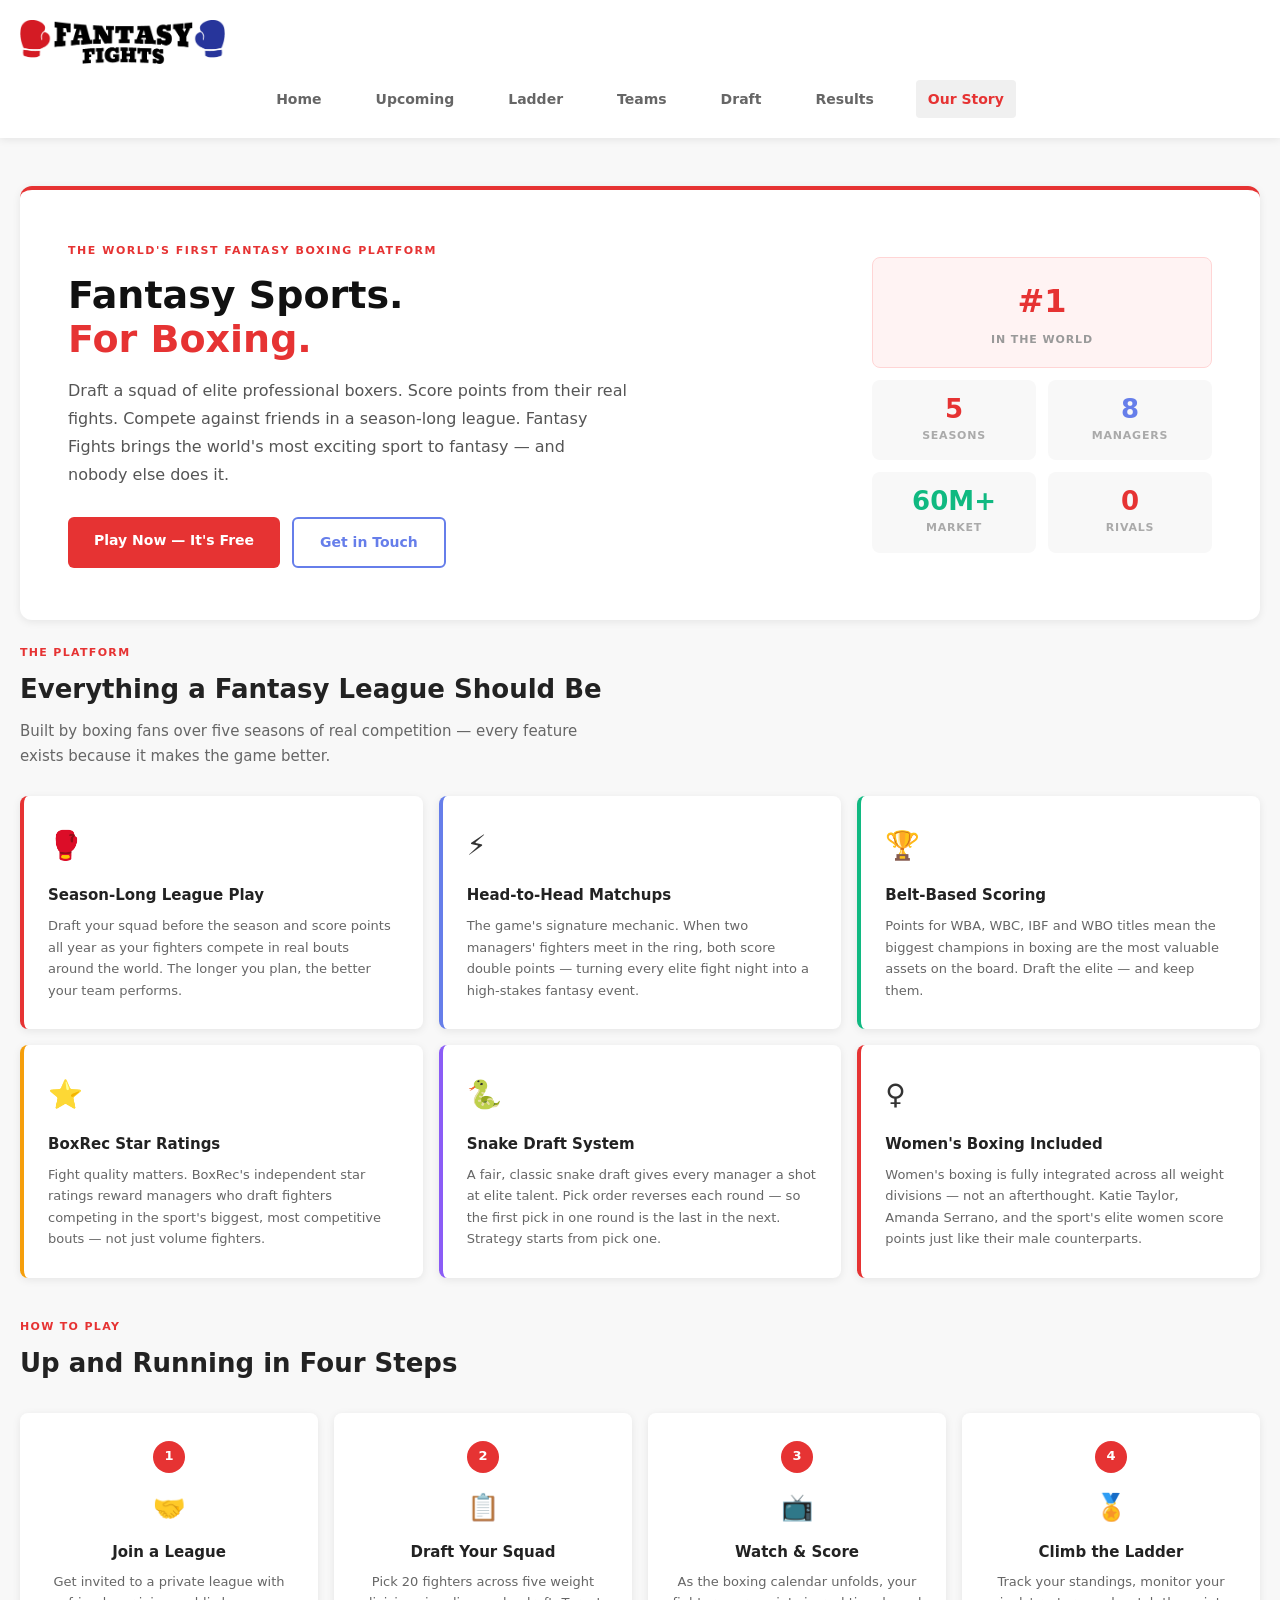
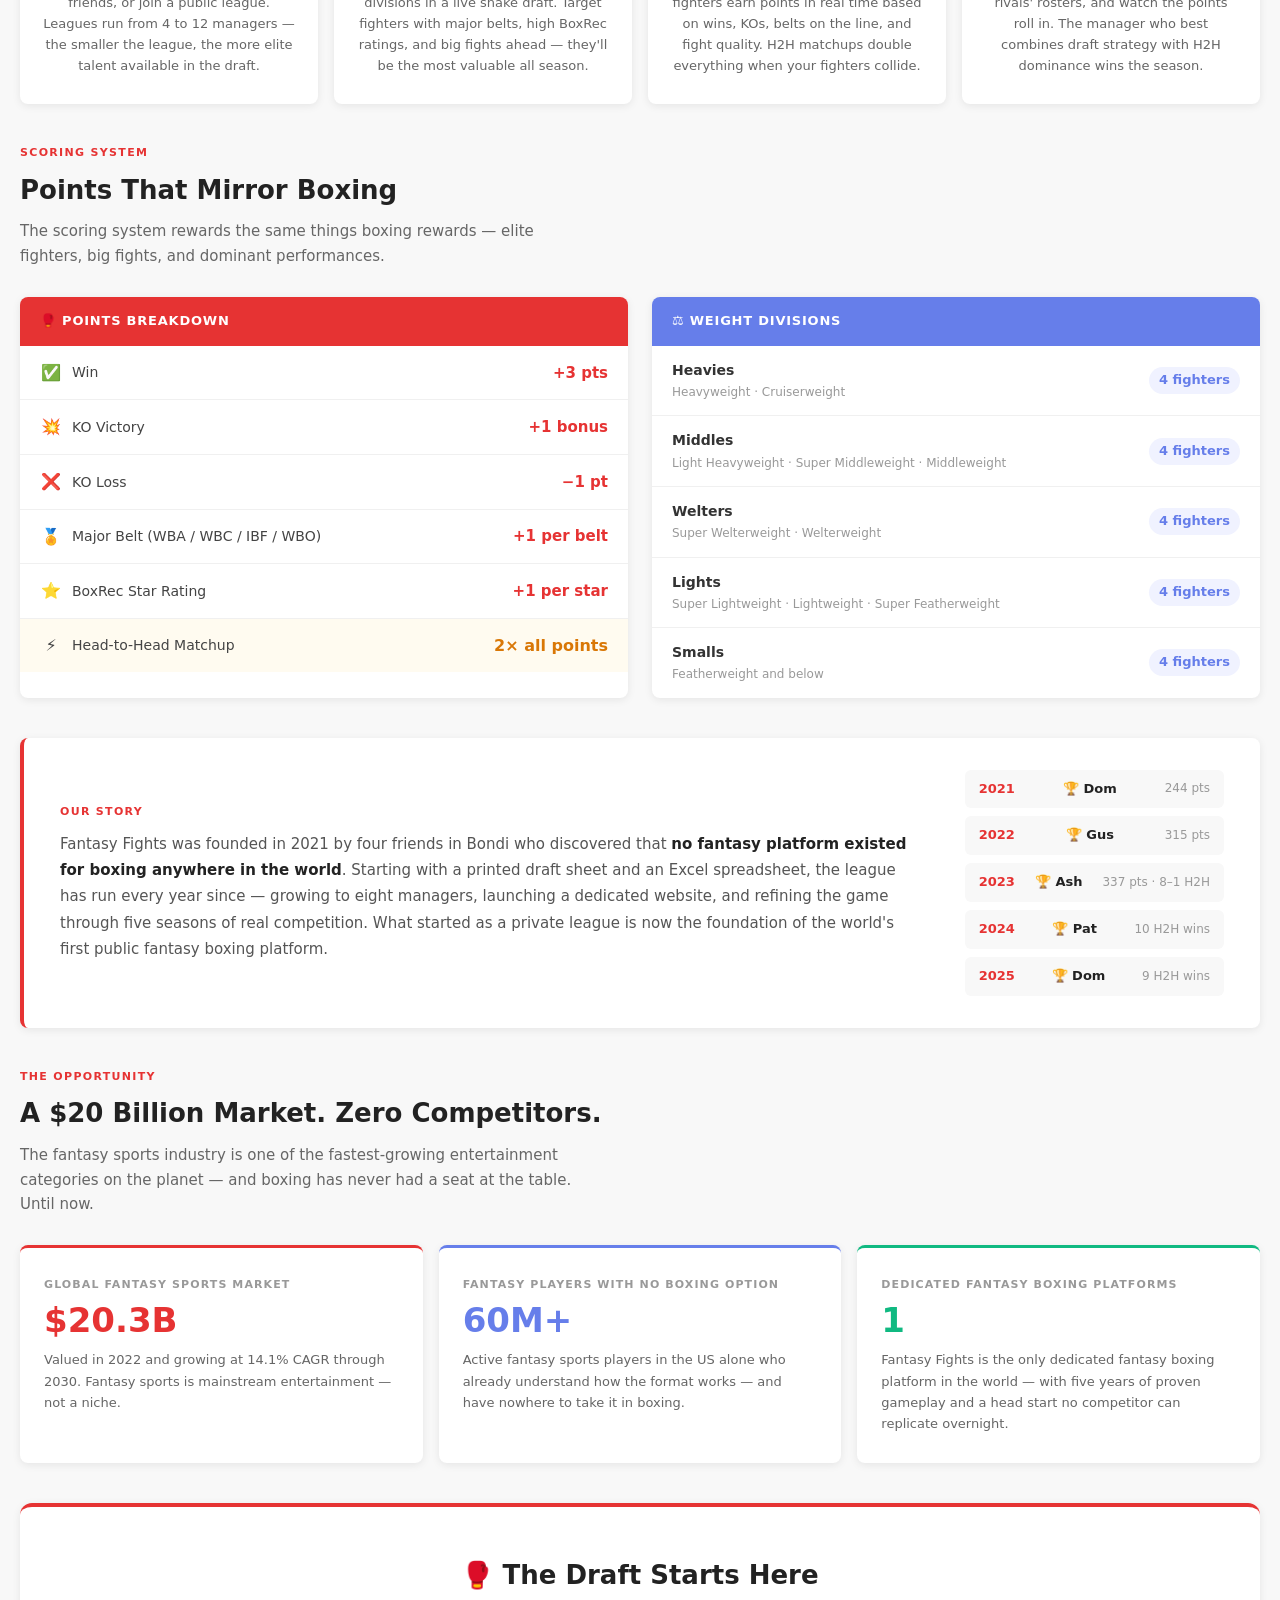
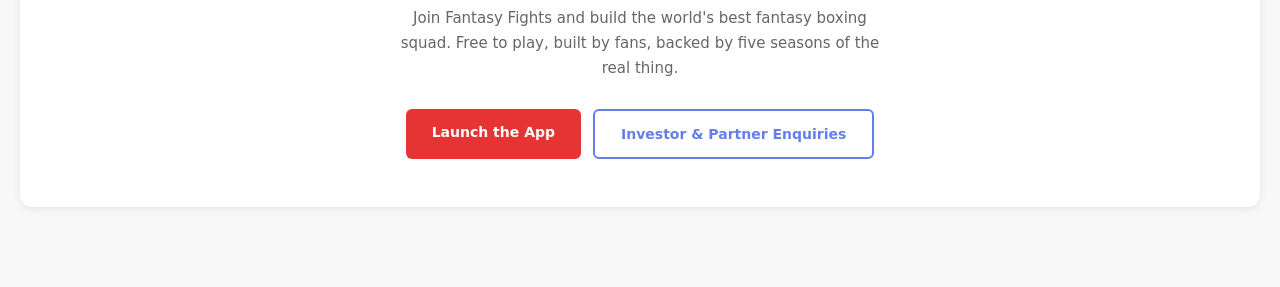
==== commit d44ab8f6: "Rewrite about page - platform-first, condensed history" ====
--- a/about.html
+++ b/about.html
@@ -3,7 +3,7 @@
 <head>
   <meta charset="UTF-8" />
   <meta name="viewport" content="width=device-width, initial-scale=1.0" />
-  <title>Our Story — Fantasy Fights</title>
+  <title>About — Fantasy Fights</title>
 
   <style>
     * { margin: 0; padding: 0; box-sizing: border-box; }
@@ -17,16 +17,15 @@
 
     a { color: inherit; text-decoration: none; }
 
-    /* ── Header ───────────────────────────────────────────── */
+    /* ── Header ─────────────────────────────────────── */
     header {
-      background-color: white;
+      background: white;
       padding: 20px 0;
       box-shadow: 0 2px 8px rgba(0,0,0,0.08);
       position: sticky;
       top: 0;
       z-index: 100;
     }
-
     .header-container {
       max-width: 1400px;
       margin: 0 auto;
@@ -36,21 +35,13 @@
       align-items: center;
       gap: 16px;
     }
-
     .header-top {
       display: flex;
       justify-content: space-between;
       align-items: center;
       width: 100%;
     }
-
-    .logo-img {
-      height: 44px;
-      width: auto;
-      object-fit: contain;
-      display: block;
-    }
-
+    .logo-img { height: 44px; width: auto; display: block; }
     nav {
       display: flex;
       gap: 30px;
@@ -58,9 +49,7 @@
       flex-wrap: wrap;
       width: 100%;
     }
-
     nav a {
-      text-decoration: none;
       color: #666;
       font-weight: 600;
       font-size: 14px;
@@ -69,19 +58,14 @@
       transition: all 0.3s ease;
       cursor: pointer;
     }
-
     nav a:hover { color: #e63333; }
-
-    nav a.active {
-      background-color: #f0f0f0;
-      color: #e63333;
-    }
-
-    /* ── Layout ───────────────────────────────────────────── */
+    nav a.active { background: #f0f0f0; color: #e63333; }
+
+    /* ── Layout ─────────────────────────────────────── */
     main {
       max-width: 1400px;
       margin: 0 auto;
-      padding: 40px 20px 80px;
+      padding: 48px 20px 80px;
     }
 
     .section-label {
@@ -92,330 +76,193 @@
       color: #e63333;
       margin-bottom: 8px;
     }
-
     .section-title {
-      font-size: 28px;
+      font-size: 26px;
       font-weight: 700;
       color: #222;
       margin-bottom: 8px;
     }
-
     .section-subtitle {
       font-size: 15px;
       color: #666;
-      max-width: 600px;
+      max-width: 580px;
       line-height: 1.65;
     }
-
-    .section-header {
-      margin-bottom: 30px;
-    }
-
-    /* ── Hero Banner ──────────────────────────────────────── */
-    .hero-banner {
+    .section-header { margin-bottom: 28px; }
+
+    /* ── Hero ────────────────────────────────────────── */
+    .hero {
       background: white;
       border-radius: 12px;
       box-shadow: 0 2px 8px rgba(0,0,0,0.08);
-      padding: 50px 48px;
-      margin-bottom: 40px;
+      padding: 52px 48px;
+      margin-bottom: 24px;
       border-top: 4px solid #e63333;
       display: grid;
-      grid-template-columns: 1fr auto;
-      gap: 40px;
-      align-items: center;
-    }
-
-    .hero-banner h1 {
-      font-size: 36px;
+      grid-template-columns: 1fr 340px;
+      gap: 48px;
+      align-items: center;
+    }
+    .hero-eyebrow {
+      font-size: 11px;
+      font-weight: 700;
+      letter-spacing: 0.14em;
+      text-transform: uppercase;
+      color: #e63333;
+      margin-bottom: 14px;
+    }
+    .hero h1 {
+      font-size: 38px;
       font-weight: 800;
       color: #111;
       line-height: 1.15;
       margin-bottom: 16px;
     }
-
-    .hero-banner h1 span { color: #e63333; }
-
-    .hero-banner p {
+    .hero h1 span { color: #e63333; }
+    .hero-body {
       font-size: 16px;
       color: #555;
       line-height: 1.75;
-      max-width: 640px;
-    }
-
-    .hero-badge {
-      background: #fff3f3;
-      border: 1px solid #ffd5d5;
-      border-radius: 10px;
-      padding: 24px 28px;
+      margin-bottom: 28px;
+      max-width: 560px;
+    }
+    .hero-actions { display: flex; gap: 12px; flex-wrap: wrap; }
+    .btn {
+      display: inline-block;
+      padding: 12px 26px;
+      font-size: 14px;
+      font-weight: 700;
+      border-radius: 6px;
+      border: none;
+      cursor: pointer;
+      transition: all 0.3s ease;
+    }
+    .btn:hover { transform: translateY(-2px); }
+    .btn-red { background: #e63333; color: white; }
+    .btn-red:hover { background: #cc2222; box-shadow: 0 4px 12px rgba(230,51,51,0.3); }
+    .btn-outline { background: transparent; color: #667eea; border: 2px solid #667eea; }
+    .btn-outline:hover { background: #667eea; color: white; }
+
+    .hero-stats {
+      display: flex;
+      flex-direction: column;
+      gap: 12px;
+    }
+    .hero-stat-row {
+      display: grid;
+      grid-template-columns: 1fr 1fr;
+      gap: 12px;
+    }
+    .hero-stat {
+      background: #f8f8f8;
+      border-radius: 8px;
+      padding: 16px;
       text-align: center;
-      white-space: nowrap;
-      flex-shrink: 0;
-    }
-
-    .hero-badge-number {
-      font-size: 48px;
+    }
+    .hero-stat-num {
+      font-size: 26px;
       font-weight: 800;
       color: #e63333;
       line-height: 1;
     }
-
-    .hero-badge-label {
-      font-size: 12px;
-      font-weight: 700;
-      color: #999;
+    .hero-stat-label {
+      font-size: 11px;
+      font-weight: 700;
+      color: #aaa;
       text-transform: uppercase;
-      letter-spacing: 0.08em;
-      margin-top: 6px;
-    }
-
-    /* ── Stats Row ────────────────────────────────────────── */
-    .stats-row {
+      letter-spacing: 0.07em;
+      margin-top: 5px;
+    }
+    .hero-stat.blue .hero-stat-num { color: #667eea; }
+    .hero-stat.green .hero-stat-num { color: #10b981; }
+    .hero-world-badge {
+      background: #fff3f3;
+      border: 1px solid #ffd5d5;
+      border-radius: 8px;
+      padding: 18px;
+      text-align: center;
+    }
+    .hero-world-badge .num { font-size: 32px; font-weight: 800; color: #e63333; }
+    .hero-world-badge .lbl { font-size: 11px; font-weight: 700; color: #999; text-transform: uppercase; letter-spacing: 0.08em; margin-top: 4px; }
+
+    /* ── Feature Grid ─────────────────────────────────── */
+    .features-grid {
       display: grid;
-      grid-template-columns: repeat(5, 1fr);
+      grid-template-columns: repeat(3, 1fr);
       gap: 16px;
       margin-bottom: 40px;
     }
-
-    .stat-card {
+    .feature-card {
       background: white;
       border-radius: 8px;
-      padding: 20px;
-      box-shadow: 0 2px 8px rgba(0,0,0,0.08);
-      text-align: center;
-      border-top: 3px solid #e63333;
+      box-shadow: 0 2px 8px rgba(0,0,0,0.08);
+      padding: 28px 24px;
       transition: all 0.3s ease;
-    }
-
-    .stat-card:hover {
+      border-left: 4px solid #e63333;
+    }
+    .feature-card:nth-child(2) { border-left-color: #667eea; }
+    .feature-card:nth-child(3) { border-left-color: #10b981; }
+    .feature-card:nth-child(4) { border-left-color: #f59e0b; }
+    .feature-card:nth-child(5) { border-left-color: #8b5cf6; }
+    .feature-card:nth-child(6) { border-left-color: #e63333; }
+    .feature-card:hover {
       box-shadow: 0 4px 16px rgba(0,0,0,0.12);
       transform: translateY(-3px);
     }
-
-    .stat-card-number {
-      font-size: 30px;
+    .feature-icon { font-size: 28px; margin-bottom: 14px; }
+    .feature-card h3 { font-size: 15px; font-weight: 700; color: #222; margin-bottom: 8px; }
+    .feature-card p { font-size: 13px; color: #666; line-height: 1.65; }
+
+    /* ── How It Works ─────────────────────────────────── */
+    .how-grid {
+      display: grid;
+      grid-template-columns: repeat(4, 1fr);
+      gap: 16px;
+      margin-bottom: 40px;
+      position: relative;
+    }
+    .how-card {
+      background: white;
+      border-radius: 8px;
+      box-shadow: 0 2px 8px rgba(0,0,0,0.08);
+      padding: 28px 22px;
+      text-align: center;
+      transition: all 0.3s ease;
+    }
+    .how-card:hover {
+      box-shadow: 0 4px 16px rgba(0,0,0,0.12);
+      transform: translateY(-3px);
+    }
+    .how-step {
+      width: 32px;
+      height: 32px;
+      background: #e63333;
+      color: white;
+      border-radius: 50%;
+      font-size: 13px;
       font-weight: 800;
-      color: #222;
-      line-height: 1.1;
-    }
-
-    .stat-card-label {
-      font-size: 11px;
-      font-weight: 700;
-      color: #999;
-      text-transform: uppercase;
-      letter-spacing: 0.08em;
-      margin-top: 4px;
-    }
-
-    /* ── Two-col grid ─────────────────────────────────────── */
-    .two-col {
+      display: flex;
+      align-items: center;
+      justify-content: center;
+      margin: 0 auto 14px;
+    }
+    .how-icon { font-size: 26px; margin-bottom: 12px; }
+    .how-card h3 { font-size: 15px; font-weight: 700; color: #222; margin-bottom: 8px; }
+    .how-card p { font-size: 13px; color: #666; line-height: 1.6; }
+
+    /* ── Scoring ─────────────────────────────────────── */
+    .scoring-wrapper {
       display: grid;
       grid-template-columns: 1fr 1fr;
       gap: 24px;
       margin-bottom: 40px;
     }
-
-    /* ── Origin Story ─────────────────────────────────────── */
-    .story-card {
-      background: white;
-      border-radius: 12px;
-      box-shadow: 0 2px 8px rgba(0,0,0,0.08);
-      padding: 36px;
-      border-left: 4px solid #e63333;
-    }
-
-    .story-card p {
-      font-size: 15px;
-      color: #555;
-      line-height: 1.8;
-      margin-bottom: 16px;
-    }
-
-    .story-card p:last-child { margin-bottom: 0; }
-    .story-card p strong { color: #222; }
-
-    .story-bullets {
-      display: flex;
-      flex-direction: column;
-      gap: 12px;
-    }
-
-    .story-bullet {
-      display: flex;
-      align-items: flex-start;
-      gap: 14px;
-      background: #f8f8f8;
+    .scoring-table {
+      background: white;
       border-radius: 8px;
-      padding: 16px;
-      transition: all 0.3s ease;
-    }
-
-    .story-bullet:hover {
-      background: #fff3f3;
-      transform: translateX(4px);
-    }
-
-    .story-bullet-icon {
-      font-size: 20px;
-      flex-shrink: 0;
-      line-height: 1;
-      margin-top: 2px;
-    }
-
-    .story-bullet h4 {
-      font-size: 14px;
-      font-weight: 700;
-      color: #222;
-      margin-bottom: 3px;
-    }
-
-    .story-bullet p {
-      font-size: 13px;
-      color: #666;
-      line-height: 1.55;
-      margin: 0;
-    }
-
-    /* ── Timeline ─────────────────────────────────────────── */
-    .timeline-section {
-      margin-bottom: 40px;
-    }
-
-    .timeline {
-      display: flex;
-      flex-direction: column;
-      gap: 16px;
-    }
-
-    .timeline-card {
-      background: white;
-      border-radius: 8px;
-      box-shadow: 0 2px 8px rgba(0,0,0,0.08);
-      padding: 24px 28px;
-      display: grid;
-      grid-template-columns: 72px 1fr auto;
-      gap: 24px;
-      align-items: start;
-      transition: all 0.3s ease;
-      border-left: 4px solid #e63333;
-    }
-
-    .timeline-card:hover {
-      box-shadow: 0 4px 16px rgba(0,0,0,0.12);
-      transform: translateY(-3px);
-    }
-
-    .timeline-year-col {
-      text-align: center;
-      padding-top: 4px;
-    }
-
-    .timeline-year {
-      font-size: 22px;
-      font-weight: 800;
-      color: #e63333;
-      line-height: 1;
-    }
-
-    .timeline-season {
-      font-size: 10px;
-      font-weight: 700;
-      color: #bbb;
-      text-transform: uppercase;
-      letter-spacing: 0.06em;
-      margin-top: 3px;
-    }
-
-    .timeline-body h3 {
-      font-size: 16px;
-      font-weight: 700;
-      color: #222;
-      margin-bottom: 8px;
-    }
-
-    .timeline-body p {
-      font-size: 14px;
-      color: #666;
-      line-height: 1.65;
-      margin-bottom: 12px;
-    }
-
-    .timeline-body p:last-child { margin-bottom: 0; }
-    .timeline-body p strong { color: #333; }
-
-    .timeline-tags {
-      display: flex;
-      flex-wrap: wrap;
-      gap: 6px;
-      margin-top: 10px;
-    }
-
-    .tag {
-      display: inline-block;
-      background: #f0f0f0;
-      color: #555;
-      font-size: 11px;
-      font-weight: 600;
-      padding: 3px 9px;
-      border-radius: 20px;
-      letter-spacing: 0.03em;
-    }
-
-    .tag-red {
-      background: #fff3f3;
-      color: #e63333;
-    }
-
-    .tag-blue {
-      background: #f0f2ff;
-      color: #667eea;
-    }
-
-    .champion-box {
-      background: #fffbf0;
-      border: 1px solid #fde68a;
-      border-radius: 8px;
-      padding: 16px 18px;
-      text-align: center;
-      min-width: 130px;
-      flex-shrink: 0;
-    }
-
-    .champion-trophy { font-size: 22px; margin-bottom: 6px; }
-
-    .champion-label {
-      font-size: 10px;
-      font-weight: 700;
-      text-transform: uppercase;
-      letter-spacing: 0.08em;
-      color: #999;
-      margin-bottom: 4px;
-    }
-
-    .champion-name {
-      font-size: 17px;
-      font-weight: 800;
-      color: #222;
-    }
-
-    .champion-stat {
-      font-size: 12px;
-      color: #888;
-      margin-top: 4px;
-    }
-
-    /* ── Platform / Scoring ───────────────────────────────── */
-    .platform-section {
-      margin-bottom: 40px;
-    }
-
-    .scoring-table {
-      background: white;
-      border-radius: 8px;
       box-shadow: 0 2px 8px rgba(0,0,0,0.08);
       overflow: hidden;
     }
-
     .scoring-table-head {
       background: #e63333;
       padding: 14px 20px;
@@ -428,7 +275,6 @@
       text-transform: uppercase;
       letter-spacing: 0.06em;
     }
-
     .scoring-row {
       display: flex;
       align-items: center;
@@ -437,17 +283,10 @@
       border-bottom: 1px solid #f0f0f0;
       transition: background 0.15s;
     }
-
     .scoring-row:last-child { border-bottom: none; }
     .scoring-row:hover { background: #f8f8f8; }
-
-    .scoring-row.featured {
-      background: #fffbf0;
-      border-bottom-color: #fde68a;
-    }
-
+    .scoring-row.featured { background: #fffbf0; }
     .scoring-row.featured:hover { background: #fff8e1; }
-
     .scoring-row-label {
       display: flex;
       align-items: center;
@@ -455,76 +294,106 @@
       font-size: 14px;
       color: #444;
     }
-
     .scoring-row-icon { font-size: 16px; width: 22px; text-align: center; }
-
-    .scoring-row-pts {
-      font-size: 15px;
-      font-weight: 700;
-      color: #e63333;
-    }
-
-    .scoring-row.featured .scoring-row-pts {
-      color: #d97706;
-      font-size: 16px;
-    }
-
-    .platform-info {
+    .scoring-row-pts { font-size: 15px; font-weight: 700; color: #e63333; }
+    .scoring-row.featured .scoring-row-pts { color: #d97706; font-size: 16px; }
+
+    .divisions-card {
       background: white;
       border-radius: 8px;
       box-shadow: 0 2px 8px rgba(0,0,0,0.08);
-      padding: 32px 28px;
-      border-left: 4px solid #667eea;
-    }
-
-    .platform-info p {
+      overflow: hidden;
+    }
+    .divisions-head {
+      background: #667eea;
+      padding: 14px 20px;
+      display: flex;
+      align-items: center;
+      gap: 8px;
+      font-size: 13px;
+      font-weight: 700;
+      color: white;
+      text-transform: uppercase;
+      letter-spacing: 0.06em;
+    }
+    .division-row {
+      display: flex;
+      align-items: center;
+      justify-content: space-between;
+      padding: 13px 20px;
+      border-bottom: 1px solid #f0f0f0;
+      transition: background 0.15s;
+    }
+    .division-row:last-child { border-bottom: none; }
+    .division-row:hover { background: #f8f8f8; }
+    .division-name { font-size: 14px; font-weight: 600; color: #333; }
+    .division-weights { font-size: 12px; color: #999; margin-top: 2px; }
+    .division-count {
+      font-size: 13px;
+      font-weight: 700;
+      color: #667eea;
+      background: #f0f2ff;
+      padding: 3px 10px;
+      border-radius: 20px;
+    }
+
+    /* ── Origin Strip ─────────────────────────────────── */
+    .origin-strip {
+      background: white;
+      border-radius: 8px;
+      box-shadow: 0 2px 8px rgba(0,0,0,0.08);
+      padding: 32px 36px;
+      margin-bottom: 40px;
+      border-left: 4px solid #e63333;
+      display: grid;
+      grid-template-columns: 1fr auto;
+      gap: 40px;
+      align-items: center;
+    }
+    .origin-strip p {
       font-size: 15px;
       color: #555;
-      line-height: 1.8;
-      margin-bottom: 16px;
-    }
-
-    .platform-info p:last-child { margin-bottom: 0; }
-    .platform-info p strong { color: #222; }
-
-    .mini-stats {
-      display: grid;
-      grid-template-columns: 1fr 1fr 1fr;
-      gap: 12px;
-      margin-top: 20px;
-    }
-
-    .mini-stat {
+      line-height: 1.75;
+    }
+    .origin-strip p strong { color: #222; }
+    .season-pills {
+      display: flex;
+      flex-direction: column;
+      gap: 8px;
+      flex-shrink: 0;
+    }
+    .season-pill {
+      display: flex;
+      align-items: center;
+      justify-content: space-between;
+      gap: 20px;
       background: #f8f8f8;
-      border-radius: 8px;
-      padding: 14px;
-      text-align: center;
-    }
-
-    .mini-stat-num {
-      font-size: 22px;
+      border-radius: 6px;
+      padding: 9px 14px;
+      min-width: 230px;
+    }
+    .season-pill-year {
+      font-size: 13px;
       font-weight: 800;
-      color: #667eea;
-    }
-
-    .mini-stat-label {
-      font-size: 11px;
+      color: #e63333;
+    }
+    .season-pill-winner {
+      font-size: 13px;
+      font-weight: 700;
+      color: #222;
+    }
+    .season-pill-stat {
+      font-size: 12px;
       color: #999;
-      font-weight: 600;
-      text-transform: uppercase;
-      letter-spacing: 0.06em;
-      margin-top: 3px;
-    }
-
-    /* ── Market Section ───────────────────────────────────── */
-    .market-section { margin-bottom: 40px; }
-
+    }
+
+    /* ── Market ──────────────────────────────────────── */
     .market-grid {
       display: grid;
       grid-template-columns: repeat(3, 1fr);
       gap: 16px;
-    }
-
+      margin-bottom: 40px;
+    }
     .market-card {
       background: white;
       border-radius: 8px;
@@ -533,15 +402,12 @@
       transition: all 0.3s ease;
       border-top: 3px solid #e63333;
     }
-
     .market-card:nth-child(2) { border-top-color: #667eea; }
     .market-card:nth-child(3) { border-top-color: #10b981; }
-
     .market-card:hover {
       box-shadow: 0 4px 16px rgba(0,0,0,0.12);
       transform: translateY(-3px);
     }
-
     .market-card-label {
       font-size: 11px;
       font-weight: 700;
@@ -550,176 +416,69 @@
       color: #999;
       margin-bottom: 8px;
     }
-
     .market-card-number {
-      font-size: 36px;
+      font-size: 34px;
       font-weight: 800;
-      color: #222;
       line-height: 1.1;
       margin-bottom: 10px;
     }
-
     .market-card:nth-child(1) .market-card-number { color: #e63333; }
     .market-card:nth-child(2) .market-card-number { color: #667eea; }
     .market-card:nth-child(3) .market-card-number { color: #10b981; }
-
-    .market-card p {
-      font-size: 13px;
-      color: #666;
-      line-height: 1.65;
-    }
-
-    /* ── Vision Section ───────────────────────────────────── */
-    .vision-section { margin-bottom: 40px; }
-
-    .vision-grid {
-      display: grid;
-      grid-template-columns: 1fr 1fr;
-      gap: 24px;
-    }
-
-    .vision-text {
+    .market-card p { font-size: 13px; color: #666; line-height: 1.65; }
+
+    /* ── CTA ─────────────────────────────────────────── */
+    .cta-banner {
       background: white;
       border-radius: 12px;
       box-shadow: 0 2px 8px rgba(0,0,0,0.08);
-      padding: 36px;
-      border-left: 4px solid #667eea;
-    }
-
-    .vision-text p {
-      font-size: 15px;
-      color: #555;
-      line-height: 1.8;
-      margin-bottom: 16px;
-    }
-
-    .vision-text p:last-child { margin-bottom: 0; }
-    .vision-text p strong { color: #222; }
-
-    .vision-pillars {
-      display: flex;
-      flex-direction: column;
-      gap: 12px;
-    }
-
-    .pillar {
-      background: white;
-      border-radius: 8px;
-      box-shadow: 0 2px 8px rgba(0,0,0,0.08);
-      padding: 18px 20px;
-      display: flex;
-      align-items: flex-start;
-      gap: 14px;
-      transition: all 0.3s ease;
-    }
-
-    .pillar:hover {
-      box-shadow: 0 4px 16px rgba(0,0,0,0.12);
-      transform: translateX(4px);
-    }
-
-    .pillar-icon { font-size: 22px; flex-shrink: 0; margin-top: 1px; }
-
-    .pillar h4 {
-      font-size: 14px;
-      font-weight: 700;
-      color: #222;
-      margin-bottom: 3px;
-    }
-
-    .pillar p {
-      font-size: 13px;
-      color: #666;
-      line-height: 1.55;
-      margin: 0;
-    }
-
-    /* ── CTA ──────────────────────────────────────────────── */
-    .cta-banner {
-      background: white;
-      border-radius: 12px;
-      box-shadow: 0 2px 8px rgba(0,0,0,0.08);
-      padding: 40px 48px;
+      padding: 48px;
       text-align: center;
       border-top: 4px solid #e63333;
     }
-
-    .cta-banner h2 {
-      font-size: 26px;
-      font-weight: 800;
-      color: #222;
-      margin-bottom: 10px;
-    }
-
+    .cta-banner h2 { font-size: 26px; font-weight: 800; color: #222; margin-bottom: 10px; }
     .cta-banner p {
       font-size: 15px;
       color: #666;
       margin-bottom: 28px;
-      max-width: 500px;
+      max-width: 480px;
       margin-left: auto;
       margin-right: auto;
       line-height: 1.65;
     }
-
-    .btn {
-      display: inline-block;
-      padding: 12px 28px;
-      font-size: 14px;
-      font-weight: 700;
-      border-radius: 6px;
-      cursor: pointer;
-      border: none;
-      transition: all 0.3s ease;
-      text-decoration: none;
-    }
-
-    .btn:hover { transform: translateY(-2px); }
-
-    .btn-red {
-      background: #e63333;
-      color: white;
-    }
-
-    .btn-red:hover { background: #cc2222; box-shadow: 0 4px 12px rgba(230,51,51,0.3); }
-
-    .btn-outline {
-      background: transparent;
-      color: #667eea;
-      border: 2px solid #667eea;
-    }
-
-    .btn-outline:hover { background: #667eea; color: white; }
-
     .cta-actions { display: flex; gap: 12px; justify-content: center; flex-wrap: wrap; }
 
-    /* ── Responsive ───────────────────────────────────────── */
-    @media (max-width: 1000px) {
-      .stats-row { grid-template-columns: repeat(3, 1fr); }
-      .two-col, .platform-section .two-col,
-      .vision-grid { grid-template-columns: 1fr; }
-      .hero-banner { grid-template-columns: 1fr; }
-      .hero-badge { display: none; }
-      .market-grid { grid-template-columns: 1fr 1fr; }
-    }
-
+    /* ── Responsive ──────────────────────────────────── */
+    @media (max-width: 1100px) {
+      .features-grid { grid-template-columns: repeat(2, 1fr); }
+      .how-grid { grid-template-columns: repeat(2, 1fr); }
+    }
+    @media (max-width: 900px) {
+      .hero { grid-template-columns: 1fr; }
+      .hero-stats { display: none; }
+      .scoring-wrapper { grid-template-columns: 1fr; }
+      .origin-strip { grid-template-columns: 1fr; }
+      .season-pills { flex-direction: row; flex-wrap: wrap; }
+      .season-pill { min-width: unset; }
+    }
     @media (max-width: 640px) {
-      .stats-row { grid-template-columns: repeat(2, 1fr); }
+      .features-grid { grid-template-columns: 1fr; }
+      .how-grid { grid-template-columns: 1fr; }
       .market-grid { grid-template-columns: 1fr; }
-      .timeline-card { grid-template-columns: 60px 1fr; }
-      .champion-box { display: none; }
-      .hero-banner { padding: 28px 24px; }
-      .hero-banner h1 { font-size: 26px; }
-      main { padding: 24px 16px 60px; }
+      .hero { padding: 28px 24px; }
+      .hero h1 { font-size: 28px; }
+      main { padding: 28px 16px 60px; }
+      .cta-banner { padding: 32px 24px; }
     }
   </style>
 </head>
 <body>
 
-  <!-- ── Header ─────────────────────────────────────────────── -->
+  <!-- ── Header ──────────────────────────────────────────── -->
   <header>
     <div class="header-container">
       <div class="header-top">
-        <a href="index.html" class="logo">
+        <a href="index.html">
           <img src="Fantasy Fights Logo.png" alt="Fantasy Fights" class="logo-img" />
         </a>
       </div>
@@ -737,227 +496,126 @@
 
   <main>
 
-    <!-- ── Hero ─────────────────────────────────────────────── -->
-    <div class="hero-banner">
+    <!-- ── Hero ──────────────────────────────────────────── -->
+    <div class="hero">
       <div>
-        <div class="section-label">Est. Bondi Beach, 2021</div>
-        <h1>Born From a <span>Love of Boxing</span></h1>
-        <p>What started as a printed draft sheet and four friends in Bondi has grown into the world's first dedicated fantasy boxing platform — five seasons, eight managers, one clear vision: bring fantasy sports to the sport that deserves it most.</p>
-      </div>
-      <div class="hero-badge">
-        <div class="hero-badge-number">#1</div>
-        <div class="hero-badge-label">In the World</div>
-      </div>
-    </div>
-
-    <!-- ── Stats ─────────────────────────────────────────────── -->
-    <div class="stats-row">
-      <div class="stat-card">
-        <div class="stat-card-number">5</div>
-        <div class="stat-card-label">Seasons Played</div>
-      </div>
-      <div class="stat-card">
-        <div class="stat-card-number">2021</div>
-        <div class="stat-card-label">Year Founded</div>
-      </div>
-      <div class="stat-card">
-        <div class="stat-card-number">8</div>
-        <div class="stat-card-label">Active Managers</div>
-      </div>
-      <div class="stat-card">
-        <div class="stat-card-number">0</div>
-        <div class="stat-card-label">Competitors Worldwide</div>
-      </div>
-      <div class="stat-card">
-        <div class="stat-card-number">$20B</div>
-        <div class="stat-card-label">Market Opportunity</div>
-      </div>
-    </div>
-
-    <!-- ── Origin Story ──────────────────────────────────────── -->
-    <div class="section-header">
-      <div class="section-label">Origin Story</div>
-      <div class="section-title">A Living Room Changed Everything</div>
-      <div class="section-subtitle">How one printed draft sheet became the world's first fantasy boxing platform.</div>
-    </div>
-
-    <div class="two-col" style="margin-bottom:40px;">
-      <div class="story-card">
-        <p>It was 2021. Four friends gathered in Bondi to watch boxing. One of them — an avid fantasy sports player — had spent years watching fantasy leagues transform fan engagement across football, basketball, and baseball.</p>
-        <p>After realising that <strong>no fantasy sports platform existed for boxing anywhere in the world</strong>, he saw a gap too obvious to ignore. Just an hour before fight night, armed with a printed list of fighters and a hastily sketched draft sheet, he pitched the idea. His friends were in.</p>
-        <p>By the end of the night, four teams had been drafted and Fantasy Fights — without knowing it yet — had been born. What followed was four years of iteration: Excel spreadsheets, then Facebook tracking, then a dedicated website, and now a full platform.</p>
-        <p><strong>The game we built for ourselves turned out to be the game the world was waiting for.</strong></p>
-      </div>
-      <div class="story-bullets">
-        <div class="story-bullet">
-          <div class="story-bullet-icon">📋</div>
-          <div>
-            <h4>The Original Draft Sheet</h4>
-            <p>A printed list of fighters and a snake draft that took less than an hour. Season 1 had 19 fighters per team across six divisions — tracked entirely in Excel.</p>
-          </div>
-        </div>
-        <div class="story-bullet">
-          <div class="story-bullet-icon">🌐</div>
-          <div>
-            <h4>World's First</h4>
-            <p>After extensive research, the founders confirmed what they suspected: no dedicated fantasy boxing platform existed anywhere in the world. They were building from scratch.</p>
-          </div>
-        </div>
-        <div class="story-bullet">
-          <div class="story-bullet-icon">🥊</div>
-          <div>
-            <h4>Built by Fans, for Fans</h4>
-            <p>Every feature — H2H matchups, the star rating system, weight divisions, the draft — was designed by people who love boxing, not by an algorithm.</p>
-          </div>
-        </div>
-        <div class="story-bullet">
-          <div class="story-bullet-icon">🚀</div>
-          <div>
-            <h4>Five Seasons of Proof</h4>
-            <p>The concept has been battle-tested every year since 2021, with the mechanics, scoring balance, and league structure refined through real competition.</p>
-          </div>
-        </div>
-      </div>
-    </div>
-
-    <!-- ── Timeline ───────────────────────────────────────────── -->
-    <div class="timeline-section">
-      <div class="section-header">
-        <div class="section-label">Season History</div>
-        <div class="section-title">Five Years of Fantasy Fights</div>
-        <div class="section-subtitle">Every season brought new managers, new features, and a bigger champion.</div>
-      </div>
-
-      <div class="timeline">
-
-        <!-- 2021 -->
-        <div class="timeline-card">
-          <div class="timeline-year-col">
-            <div class="timeline-year">2021</div>
-            <div class="timeline-season">Season 1</div>
-          </div>
-          <div class="timeline-body">
-            <h3>The Foundation Year</h3>
-            <p>Four friends, one draft sheet. Each manager drafted 19 fighters across six divisions plus an "X-Factor" pick. Tracked via Excel and Facebook, the season covered Kambosos over Lopez, Usyk over Joshua, and the wars between Charlo–Castaño and Chocolatito–Estrada.</p>
-            <div class="timeline-tags">
-              <span class="tag">4 Managers</span>
-              <span class="tag">19 Fighters/Team</span>
-              <span class="tag">6 Divisions</span>
-              <span class="tag">Excel + Facebook</span>
-            </div>
-          </div>
-          <div class="champion-box">
-            <div class="champion-trophy">🏆</div>
-            <div class="champion-label">Champion</div>
-            <div class="champion-name">Dom</div>
-            <div class="champion-stat">32–2 · 244 pts</div>
-          </div>
-        </div>
-
-        <!-- 2022 -->
-        <div class="timeline-card">
-          <div class="timeline-year-col">
-            <div class="timeline-year">2022</div>
-            <div class="timeline-season">Season 2</div>
-          </div>
-          <div class="timeline-body">
-            <h3>Innovation & Expansion</h3>
-            <p>The league grew to seven teams and introduced the <strong>Head-to-Head scoring system</strong> — when two managers' fighters meet in the ring, both earn double points. This one mechanic transformed strategy overnight. Featured Charlo–Castaño II, Joshua–Usyk II, and the historic Taylor vs. Serrano.</p>
-            <div class="timeline-tags">
-              <span class="tag">7 Managers</span>
-              <span class="tag">21 Fighters/Team</span>
-              <span class="tag-red tag">H2H Introduced</span>
-              <span class="tag">Women's Slot Added</span>
-            </div>
-          </div>
-          <div class="champion-box">
-            <div class="champion-trophy">🏆</div>
-            <div class="champion-label">Champion</div>
-            <div class="champion-name">Gus</div>
-            <div class="champion-stat">31–5 · 315 pts</div>
-          </div>
-        </div>
-
-        <!-- 2023 -->
-        <div class="timeline-card">
-          <div class="timeline-year-col">
-            <div class="timeline-year">2023</div>
-            <div class="timeline-season">Season 3</div>
-          </div>
-          <div class="timeline-body">
-            <h3>Digital Transformation</h3>
-            <p>Fantasy Fights went online with the launch of <strong>fantasyfights.live</strong>, replacing Excel and Facebook for good. The league hit eight teams with 20 fighters each, women's boxing integrated across all divisions. Spence–Crawford, Tank vs. Garcia, and Usyk–Dubois headlined a stacked year. The season's first physical trophy — a personalised stubby holder — was awarded.</p>
-            <div class="timeline-tags">
-              <span class="tag">8 Managers</span>
-              <span class="tag">20 Fighters/Team</span>
-              <span class="tag-blue tag">Website Launched</span>
-              <span class="tag-blue tag">First Trophy</span>
-            </div>
-          </div>
-          <div class="champion-box">
-            <div class="champion-trophy">🏆</div>
-            <div class="champion-label">Champion</div>
-            <div class="champion-name">Ash</div>
-            <div class="champion-stat">8–1 H2H · 337 pts</div>
-          </div>
-        </div>
-
-        <!-- 2024 -->
-        <div class="timeline-card">
-          <div class="timeline-year-col">
-            <div class="timeline-year">2024</div>
-            <div class="timeline-season">Season 4</div>
-          </div>
-          <div class="timeline-body">
-            <h3>The H2H Record</h3>
-            <p>The league tightened to six managers — and with a smaller fighter pool, every H2H became even more decisive. The champion delivered a historic <strong>10 Head-to-Head wins</strong> across the season, a record made even more impressive by the compressed format.</p>
-            <div class="timeline-tags">
-              <span class="tag">6 Managers</span>
-              <span class="tag-red tag">Record 10 H2H Wins</span>
-            </div>
-          </div>
-          <div class="champion-box">
-            <div class="champion-trophy">🏆</div>
-            <div class="champion-label">Champion</div>
-            <div class="champion-name">Pat</div>
-            <div class="champion-stat">10 H2Hs · Record</div>
-          </div>
-        </div>
-
-        <!-- 2025 -->
-        <div class="timeline-card">
-          <div class="timeline-year-col">
-            <div class="timeline-year">2025</div>
-            <div class="timeline-season">Season 5</div>
-          </div>
-          <div class="timeline-body">
-            <h3>Back to Eight</h3>
-            <p>Two new managers — Kieran and Elyse — joined, expanding the league back to eight. H2H matchups proved the decisive factor once more, with the champion securing the year-high nine H2H wins in a masterclass of draft strategy and fight selection.</p>
-            <div class="timeline-tags">
-              <span class="tag">8 Managers</span>
-              <span class="tag-blue tag">Kieran &amp; Elyse Join</span>
-              <span class="tag-red tag">9 H2H Wins</span>
-            </div>
-          </div>
-          <div class="champion-box">
-            <div class="champion-trophy">🏆</div>
-            <div class="champion-label">Champion</div>
-            <div class="champion-name">Dom</div>
-            <div class="champion-stat">9 H2Hs · Year High</div>
-          </div>
-        </div>
-
-      </div>
-    </div>
-
-    <!-- ── Scoring & Platform ─────────────────────────────────── -->
+        <div class="hero-eyebrow">The World's First Fantasy Boxing Platform</div>
+        <h1>Fantasy Sports.<br><span>For Boxing.</span></h1>
+        <p class="hero-body">Draft a squad of elite professional boxers. Score points from their real fights. Compete against friends in a season-long league. Fantasy Fights brings the world's most exciting sport to fantasy — and nobody else does it.</p>
+        <div class="hero-actions">
+          <a href="index.html" class="btn btn-red">Play Now — It's Free</a>
+          <a href="mailto:contact@fantasyfights.live" class="btn btn-outline">Get in Touch</a>
+        </div>
+      </div>
+      <div class="hero-stats">
+        <div class="hero-world-badge">
+          <div class="num">#1</div>
+          <div class="lbl">In the World</div>
+        </div>
+        <div class="hero-stat-row">
+          <div class="hero-stat">
+            <div class="hero-stat-num">5</div>
+            <div class="hero-stat-label">Seasons</div>
+          </div>
+          <div class="hero-stat blue">
+            <div class="hero-stat-num">8</div>
+            <div class="hero-stat-label">Managers</div>
+          </div>
+        </div>
+        <div class="hero-stat-row">
+          <div class="hero-stat green">
+            <div class="hero-stat-num">60M+</div>
+            <div class="hero-stat-label">Market</div>
+          </div>
+          <div class="hero-stat">
+            <div class="hero-stat-num">0</div>
+            <div class="hero-stat-label">Rivals</div>
+          </div>
+        </div>
+      </div>
+    </div>
+
+    <!-- ── What Makes It Great ───────────────────────────── -->
     <div class="section-header">
       <div class="section-label">The Platform</div>
-      <div class="section-title">Scoring That Rewards Real Boxing Knowledge</div>
-      <div class="section-subtitle">Five seasons of refinement have produced a points system that separates genuine expertise from guesswork.</div>
-    </div>
-
-    <div class="two-col platform-section">
+      <div class="section-title">Everything a Fantasy League Should Be</div>
+      <div class="section-subtitle">Built by boxing fans over five seasons of real competition — every feature exists because it makes the game better.</div>
+    </div>
+
+    <div class="features-grid">
+      <div class="feature-card">
+        <div class="feature-icon">🥊</div>
+        <h3>Season-Long League Play</h3>
+        <p>Draft your squad before the season and score points all year as your fighters compete in real bouts around the world. The longer you plan, the better your team performs.</p>
+      </div>
+      <div class="feature-card">
+        <div class="feature-icon">⚡</div>
+        <h3>Head-to-Head Matchups</h3>
+        <p>The game's signature mechanic. When two managers' fighters meet in the ring, both score double points — turning every elite fight night into a high-stakes fantasy event.</p>
+      </div>
+      <div class="feature-card">
+        <div class="feature-icon">🏆</div>
+        <h3>Belt-Based Scoring</h3>
+        <p>Points for WBA, WBC, IBF and WBO titles mean the biggest champions in boxing are the most valuable assets on the board. Draft the elite — and keep them.</p>
+      </div>
+      <div class="feature-card">
+        <div class="feature-icon">⭐</div>
+        <h3>BoxRec Star Ratings</h3>
+        <p>Fight quality matters. BoxRec's independent star ratings reward managers who draft fighters competing in the sport's biggest, most competitive bouts — not just volume fighters.</p>
+      </div>
+      <div class="feature-card">
+        <div class="feature-icon">🐍</div>
+        <h3>Snake Draft System</h3>
+        <p>A fair, classic snake draft gives every manager a shot at elite talent. Pick order reverses each round — so the first pick in one round is the last in the next. Strategy starts from pick one.</p>
+      </div>
+      <div class="feature-card">
+        <div class="feature-icon">♀️</div>
+        <h3>Women's Boxing Included</h3>
+        <p>Women's boxing is fully integrated across all weight divisions — not an afterthought. Katie Taylor, Amanda Serrano, and the sport's elite women score points just like their male counterparts.</p>
+      </div>
+    </div>
+
+    <!-- ── How It Works ───────────────────────────────────── -->
+    <div class="section-header">
+      <div class="section-label">How to Play</div>
+      <div class="section-title">Up and Running in Four Steps</div>
+    </div>
+
+    <div class="how-grid">
+      <div class="how-card">
+        <div class="how-step">1</div>
+        <div class="how-icon">🤝</div>
+        <h3>Join a League</h3>
+        <p>Get invited to a private league with friends, or join a public league. Leagues run from 4 to 12 managers — the smaller the league, the more elite talent available in the draft.</p>
+      </div>
+      <div class="how-card">
+        <div class="how-step">2</div>
+        <div class="how-icon">📋</div>
+        <h3>Draft Your Squad</h3>
+        <p>Pick 20 fighters across five weight divisions in a live snake draft. Target fighters with major belts, high BoxRec ratings, and big fights ahead — they'll be the most valuable all season.</p>
+      </div>
+      <div class="how-card">
+        <div class="how-step">3</div>
+        <div class="how-icon">📺</div>
+        <h3>Watch & Score</h3>
+        <p>As the boxing calendar unfolds, your fighters earn points in real time based on wins, KOs, belts on the line, and fight quality. H2H matchups double everything when your fighters collide.</p>
+      </div>
+      <div class="how-card">
+        <div class="how-step">4</div>
+        <div class="how-icon">🏅</div>
+        <h3>Climb the Ladder</h3>
+        <p>Track your standings, monitor your rivals' rosters, and watch the points roll in. The manager who best combines draft strategy with H2H dominance wins the season.</p>
+      </div>
+    </div>
+
+    <!-- ── Scoring & Divisions ─────────────────────────────── -->
+    <div class="section-header">
+      <div class="section-label">Scoring System</div>
+      <div class="section-title">Points That Mirror Boxing</div>
+      <div class="section-subtitle">The scoring system rewards the same things boxing rewards — elite fighters, big fights, and dominant performances.</div>
+    </div>
+
+    <div class="scoring-wrapper">
       <div class="scoring-table">
         <div class="scoring-table-head">🥊 Points Breakdown</div>
         <div class="scoring-row">
@@ -986,106 +644,113 @@
         </div>
       </div>
 
-      <div class="platform-info">
-        <p>Fantasy Fights isn't about luck. <strong>Draft 20 fighters</strong> across five weight divisions using a snake draft. Your roster earns points every time a fighter competes, based entirely on real-world outcomes.</p>
-        <p>The <strong>H2H bonus</strong> is the game's masterstroke — when two managers' fighters meet in the ring, both earn double points. Drafting the sport's most active, elite fighters isn't just smart, it's essential to winning.</p>
-        <p>Bigger belts, bigger fights, bigger stars — the scoring mirrors what actually matters in boxing, rewarding the managers who know the sport best.</p>
-        <div class="mini-stats">
-          <div class="mini-stat">
-            <div class="mini-stat-num">20</div>
-            <div class="mini-stat-label">Fighters/Team</div>
-          </div>
-          <div class="mini-stat">
-            <div class="mini-stat-num">5</div>
-            <div class="mini-stat-label">Weight Divisions</div>
-          </div>
-          <div class="mini-stat">
-            <div class="mini-stat-num">2×</div>
-            <div class="mini-stat-label">H2H Multiplier</div>
-          </div>
-        </div>
-      </div>
-    </div>
-
-    <!-- ── Market ─────────────────────────────────────────────── -->
-    <div class="market-section">
-      <div class="section-header">
-        <div class="section-label">The Opportunity</div>
-        <div class="section-title">A $20B Market With Zero Competition</div>
-        <div class="section-subtitle">Fantasy sports is one of the fastest-growing entertainment categories on the planet. Boxing has 500 million fans. No one had ever combined them — until now.</div>
-      </div>
-      <div class="market-grid">
-        <div class="market-card">
-          <div class="market-card-label">Global Fantasy Sports Market</div>
-          <div class="market-card-number">$20.3B</div>
-          <p>Total market value, projected to grow at 14.1% CAGR through 2030. Fantasy sports is mainstream entertainment, not a niche.</p>
-        </div>
-        <div class="market-card">
-          <div class="market-card-label">Existing Fantasy Players (US)</div>
-          <div class="market-card-number">60M+</div>
-          <p>Active fantasy sports players who already understand how the game works — and currently have no boxing option to play.</p>
-        </div>
-        <div class="market-card">
-          <div class="market-card-label">Direct Competitors Worldwide</div>
-          <div class="market-card-number">Zero</div>
-          <p>No dedicated fantasy boxing platform exists anywhere in the world. Fantasy Fights has a five-year head start in an untouched market.</p>
-        </div>
-      </div>
-    </div>
-
-    <!-- ── Vision ─────────────────────────────────────────────── -->
-    <div class="vision-section">
-      <div class="section-header">
-        <div class="section-label">Where We're Going</div>
-        <div class="section-title">From Private League to Global Platform</div>
-        <div class="section-subtitle">Five seasons of proof. One clear direction.</div>
-      </div>
-      <div class="vision-grid">
-        <div class="vision-text">
-          <p>Five seasons of gameplay have produced something rare: <strong>a product that has been tested, refined, and validated by real users</strong> before a single line of investor-grade code was written. The mechanics work. The engagement is high. The community is passionate.</p>
-          <p>The next phase is scale. We're building the infrastructure to take Fantasy Fights from a cult favourite among serious boxing fans to the platform of record for the sport's growing global audience — riding boxing's resurgence through Canelo, Crawford, Fury, and the next generation of stars.</p>
-          <p><strong>Our goal: become the ESPN Fantasy of boxing</strong> — the default destination where boxing fans bring their knowledge, their stakes, and their community.</p>
-        </div>
-        <div class="vision-pillars">
-          <div class="pillar">
-            <div class="pillar-icon">🎯</div>
-            <div>
-              <h4>First-Mover Advantage</h4>
-              <p>Five years of operation before any competitor has entered the space. The brand, the domain, and the community are already established.</p>
-            </div>
-          </div>
-          <div class="pillar">
-            <div class="pillar-icon">⚙️</div>
-            <div>
-              <h4>Proven Gameplay Engine</h4>
-              <p>The scoring system and H2H mechanic have been iterated through five real seasons with real players. It's not theoretical — it works.</p>
-            </div>
-          </div>
-          <div class="pillar">
-            <div class="pillar-icon">📱</div>
-            <div>
-              <h4>Platform Ready to Scale</h4>
-              <p>The website is live. A mobile app is in development. Built from day one for public leagues, global users, and monetisation.</p>
-            </div>
-          </div>
-          <div class="pillar">
-            <div class="pillar-icon">💰</div>
-            <div>
-              <h4>Clear Monetisation Path</h4>
-              <p>Freemium subscriptions, paid tournaments with cash prizes, and brand partnerships — multiple revenue streams from a high-intent audience.</p>
-            </div>
-          </div>
-        </div>
-      </div>
-    </div>
-
-    <!-- ── CTA ───────────────────────────────────────────────── -->
+      <div class="divisions-card">
+        <div class="divisions-head">⚖️ Weight Divisions</div>
+        <div class="division-row">
+          <div>
+            <div class="division-name">Heavies</div>
+            <div class="division-weights">Heavyweight · Cruiserweight</div>
+          </div>
+          <div class="division-count">4 fighters</div>
+        </div>
+        <div class="division-row">
+          <div>
+            <div class="division-name">Middles</div>
+            <div class="division-weights">Light Heavyweight · Super Middleweight · Middleweight</div>
+          </div>
+          <div class="division-count">4 fighters</div>
+        </div>
+        <div class="division-row">
+          <div>
+            <div class="division-name">Welters</div>
+            <div class="division-weights">Super Welterweight · Welterweight</div>
+          </div>
+          <div class="division-count">4 fighters</div>
+        </div>
+        <div class="division-row">
+          <div>
+            <div class="division-name">Lights</div>
+            <div class="division-weights">Super Lightweight · Lightweight · Super Featherweight</div>
+          </div>
+          <div class="division-count">4 fighters</div>
+        </div>
+        <div class="division-row">
+          <div>
+            <div class="division-name">Smalls</div>
+            <div class="division-weights">Featherweight and below</div>
+          </div>
+          <div class="division-count">4 fighters</div>
+        </div>
+      </div>
+    </div>
+
+    <!-- ── Origin & History Strip ─────────────────────────── -->
+    <div class="origin-strip">
+      <div>
+        <div class="section-label" style="margin-bottom:10px;">Our Story</div>
+        <p>Fantasy Fights was founded in 2021 by four friends in Bondi who discovered that <strong>no fantasy platform existed for boxing anywhere in the world</strong>. Starting with a printed draft sheet and an Excel spreadsheet, the league has run every year since — growing to eight managers, launching a dedicated website, and refining the game through five seasons of real competition. What started as a private league is now the foundation of the world's first public fantasy boxing platform.</p>
+      </div>
+      <div class="season-pills">
+        <div class="season-pill">
+          <span class="season-pill-year">2021</span>
+          <span class="season-pill-winner">🏆 Dom</span>
+          <span class="season-pill-stat">244 pts</span>
+        </div>
+        <div class="season-pill">
+          <span class="season-pill-year">2022</span>
+          <span class="season-pill-winner">🏆 Gus</span>
+          <span class="season-pill-stat">315 pts</span>
+        </div>
+        <div class="season-pill">
+          <span class="season-pill-year">2023</span>
+          <span class="season-pill-winner">🏆 Ash</span>
+          <span class="season-pill-stat">337 pts · 8–1 H2H</span>
+        </div>
+        <div class="season-pill">
+          <span class="season-pill-year">2024</span>
+          <span class="season-pill-winner">🏆 Pat</span>
+          <span class="season-pill-stat">10 H2H wins</span>
+        </div>
+        <div class="season-pill">
+          <span class="season-pill-year">2025</span>
+          <span class="season-pill-winner">🏆 Dom</span>
+          <span class="season-pill-stat">9 H2H wins</span>
+        </div>
+      </div>
+    </div>
+
+    <!-- ── Market ─────────────────────────────────────────── -->
+    <div class="section-header">
+      <div class="section-label">The Opportunity</div>
+      <div class="section-title">A $20 Billion Market. Zero Competitors.</div>
+      <div class="section-subtitle">The fantasy sports industry is one of the fastest-growing entertainment categories on the planet — and boxing has never had a seat at the table. Until now.</div>
+    </div>
+
+    <div class="market-grid">
+      <div class="market-card">
+        <div class="market-card-label">Global Fantasy Sports Market</div>
+        <div class="market-card-number">$20.3B</div>
+        <p>Valued in 2022 and growing at 14.1% CAGR through 2030. Fantasy sports is mainstream entertainment — not a niche.</p>
+      </div>
+      <div class="market-card">
+        <div class="market-card-label">Fantasy Players With No Boxing Option</div>
+        <div class="market-card-number">60M+</div>
+        <p>Active fantasy sports players in the US alone who already understand how the format works — and have nowhere to take it in boxing.</p>
+      </div>
+      <div class="market-card">
+        <div class="market-card-label">Dedicated Fantasy Boxing Platforms</div>
+        <div class="market-card-number">1</div>
+        <p>Fantasy Fights is the only dedicated fantasy boxing platform in the world — with five years of proven gameplay and a head start no competitor can replicate overnight.</p>
+      </div>
+    </div>
+
+    <!-- ── CTA ────────────────────────────────────────────── -->
     <div class="cta-banner">
-      <h2>🥊 Ready to Build Your Team?</h2>
-      <p>Whether you're a boxing obsessive who's been waiting for this or a fantasy sports veteran after a new sport — Fantasy Fights is free to play.</p>
+      <h2>🥊 The Draft Starts Here</h2>
+      <p>Join Fantasy Fights and build the world's best fantasy boxing squad. Free to play, built by fans, backed by five seasons of the real thing.</p>
       <div class="cta-actions">
         <a href="index.html" class="btn btn-red">Launch the App</a>
-        <a href="mailto:contact@fantasyfights.live" class="btn btn-outline">Get in Touch</a>
+        <a href="mailto:contact@fantasyfights.live" class="btn btn-outline">Investor &amp; Partner Enquiries</a>
       </div>
     </div>
 
